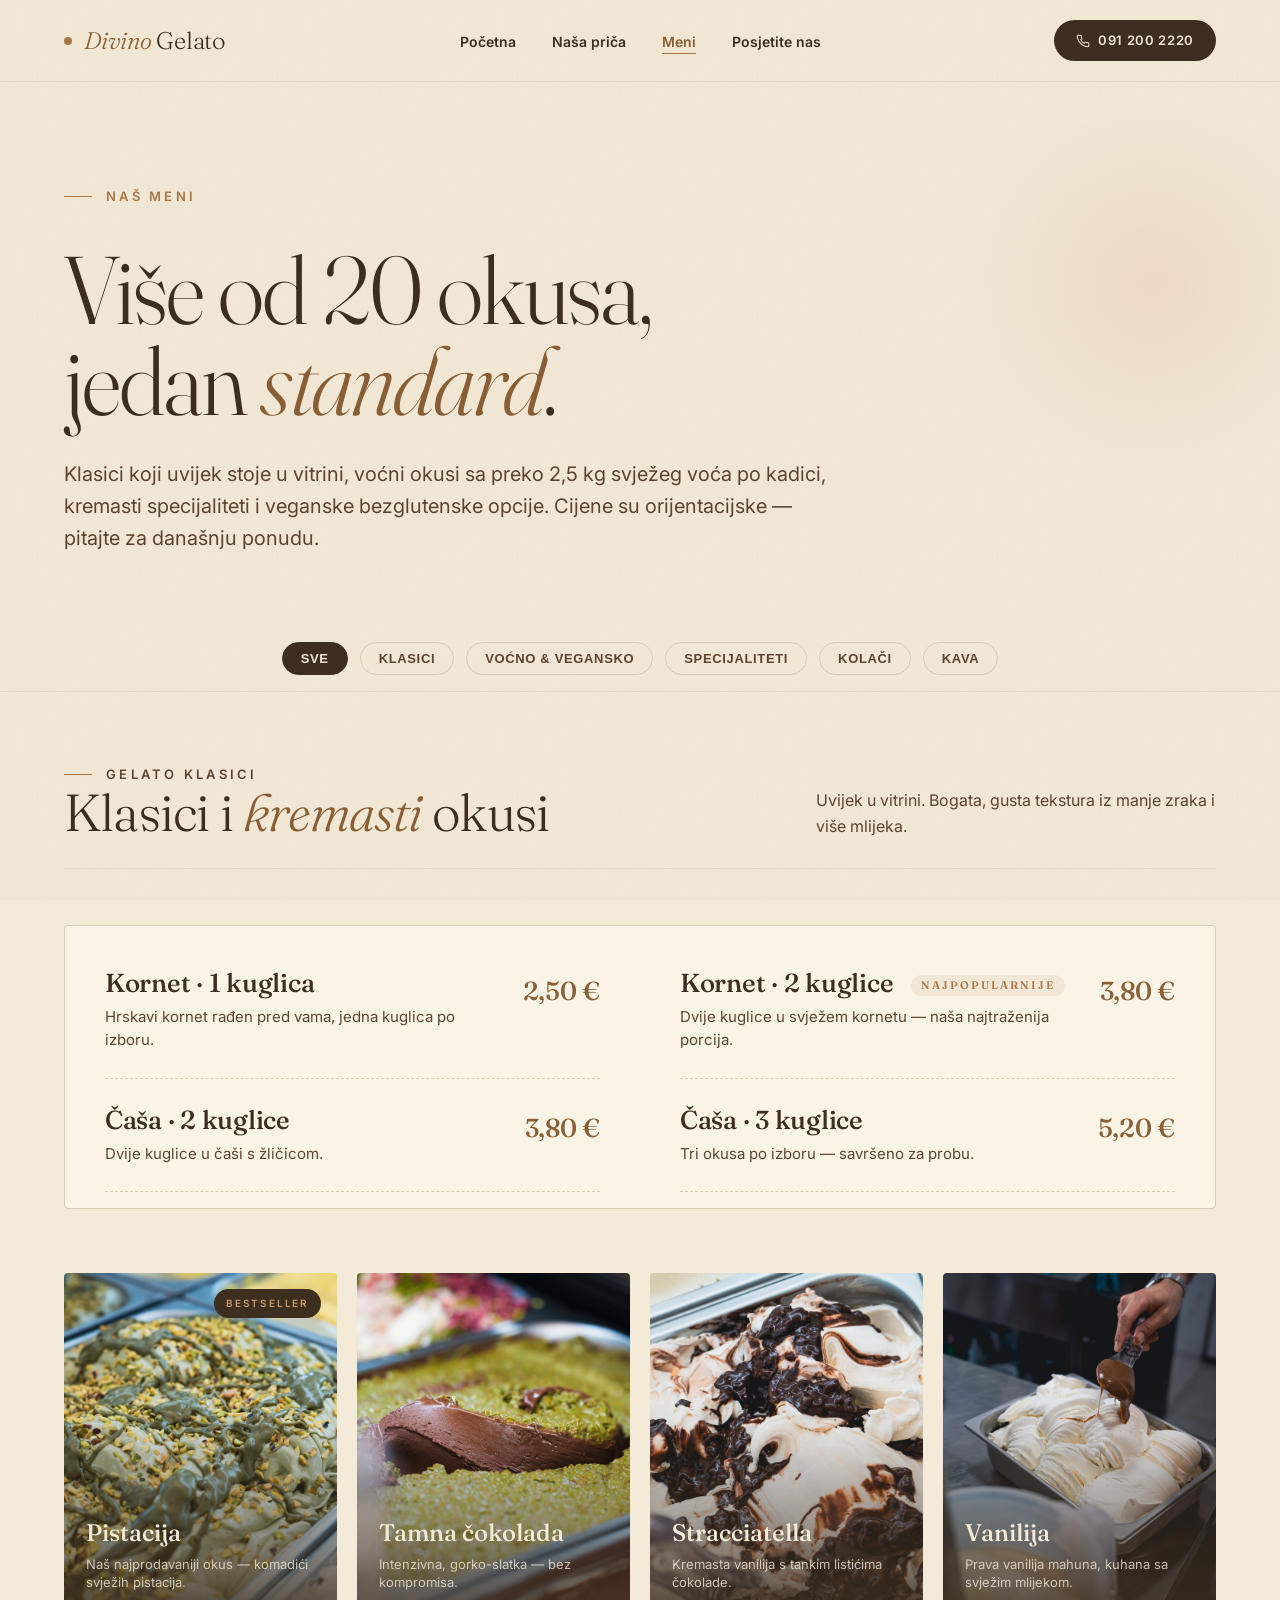
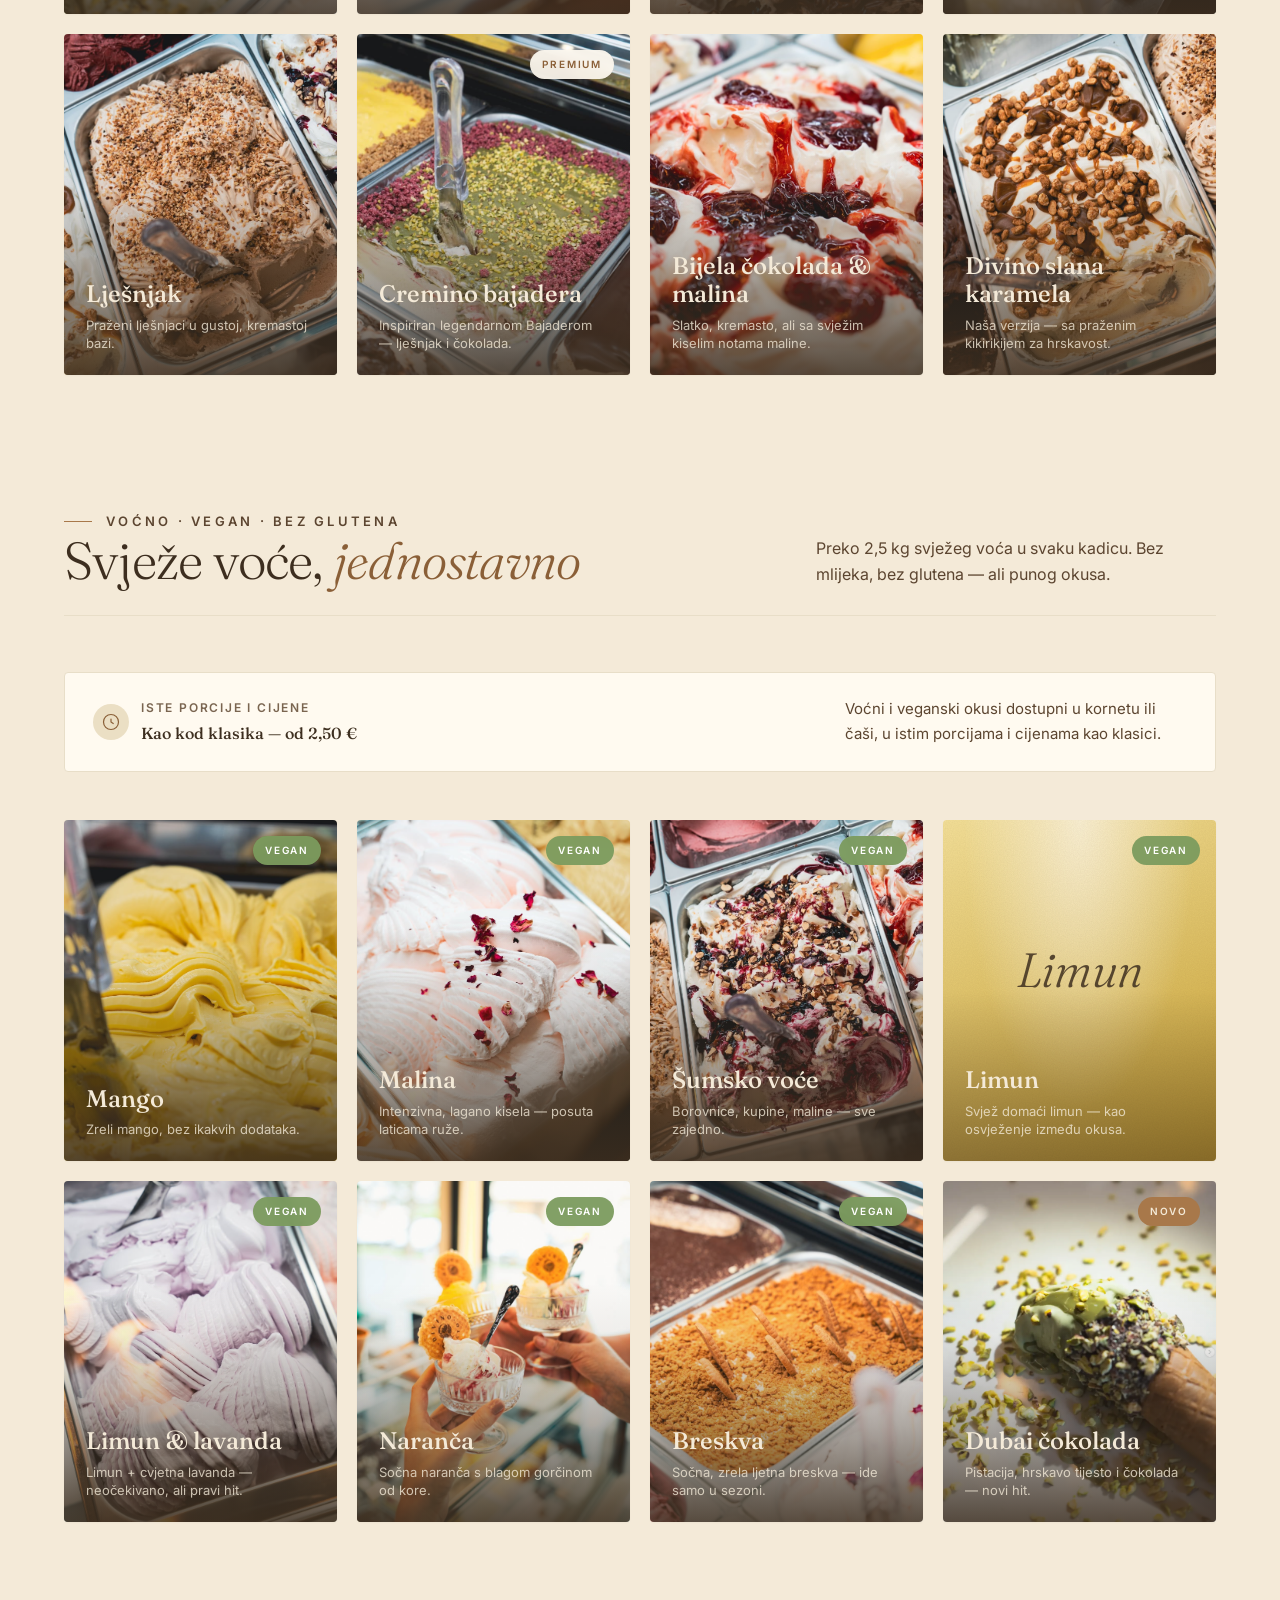
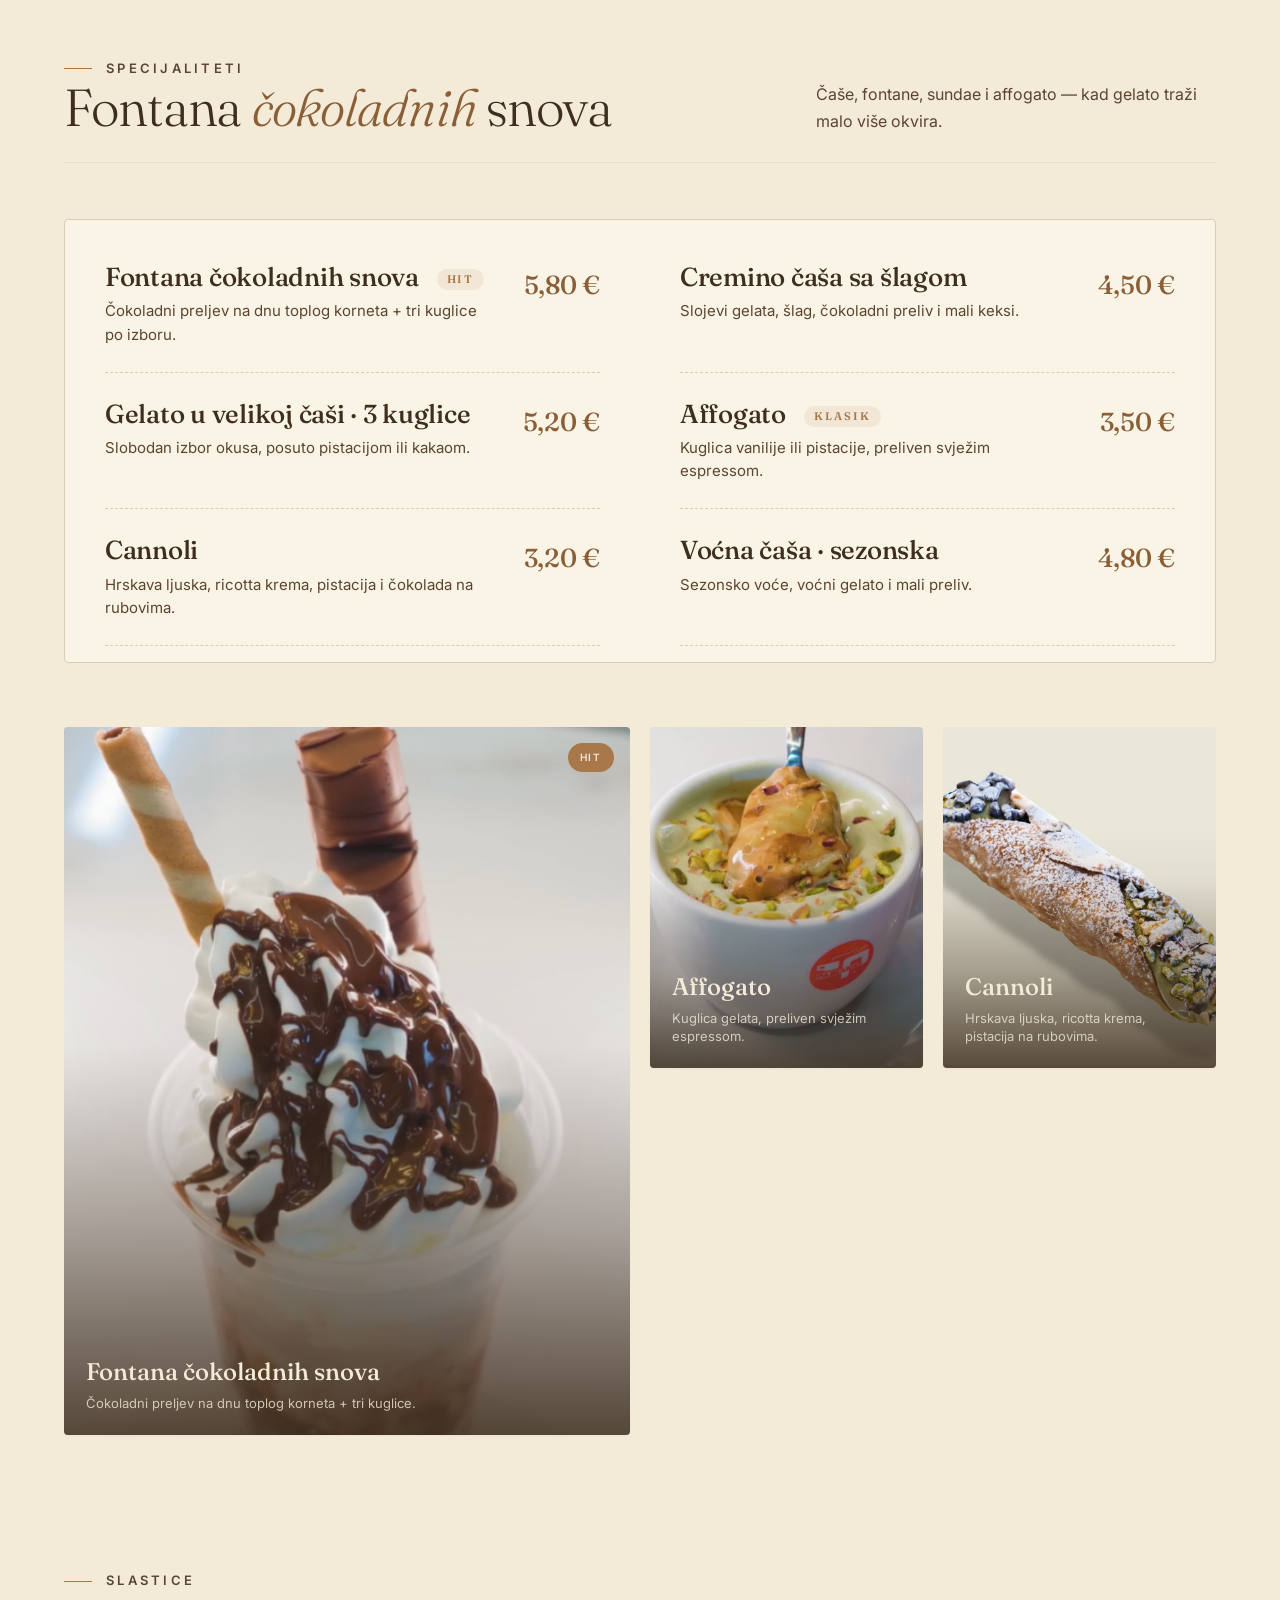
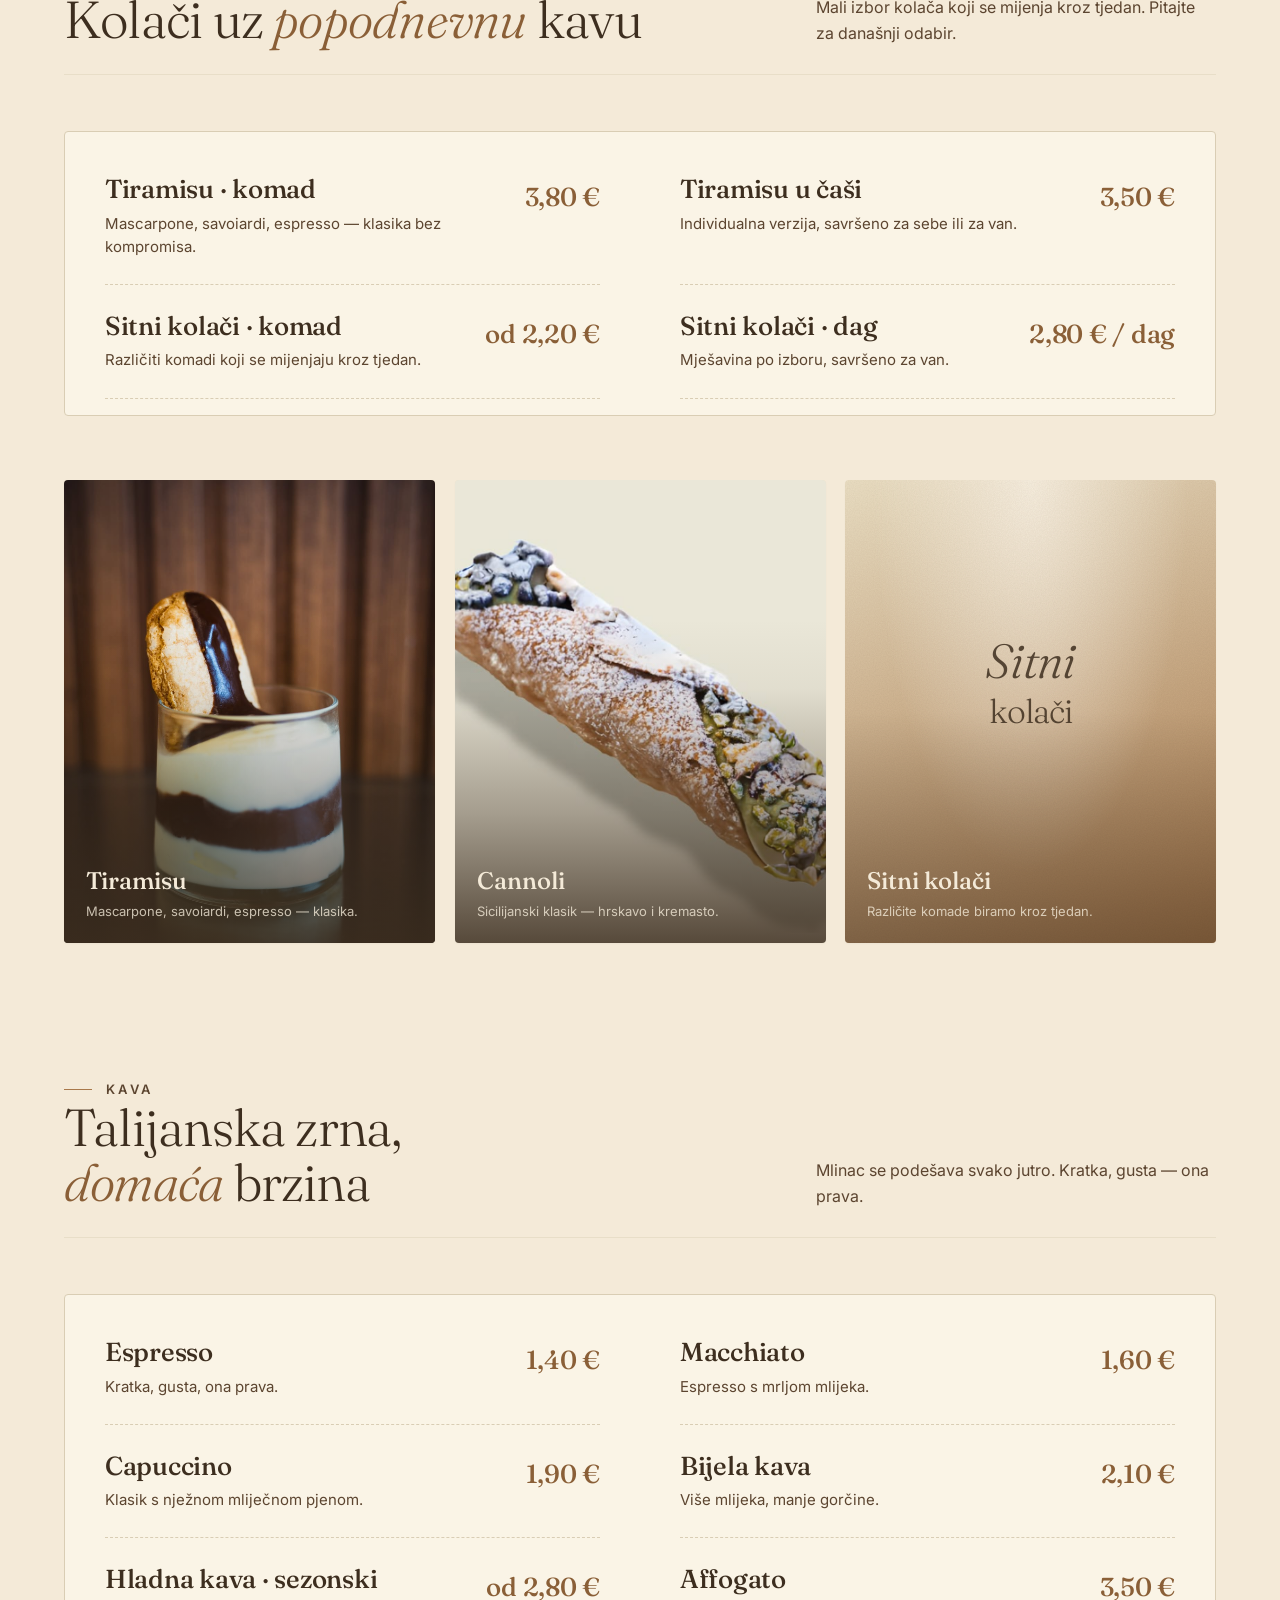
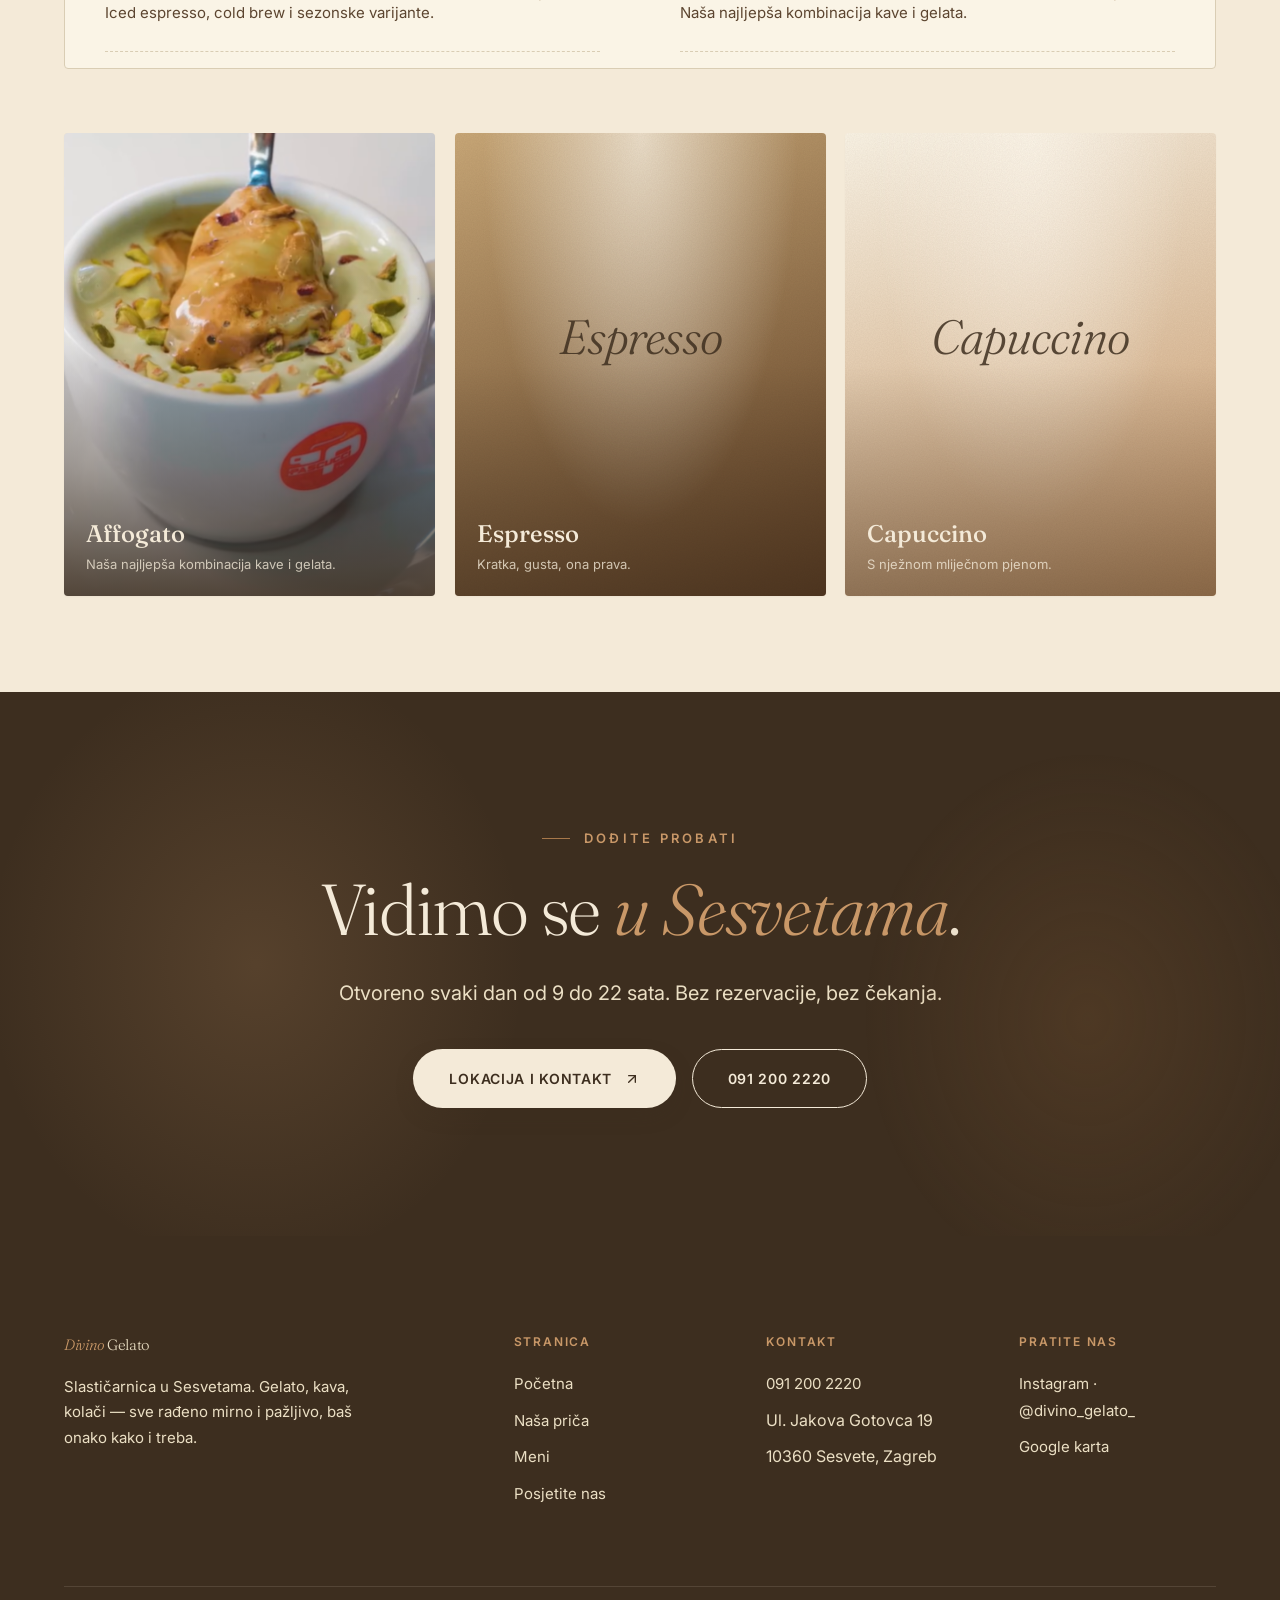
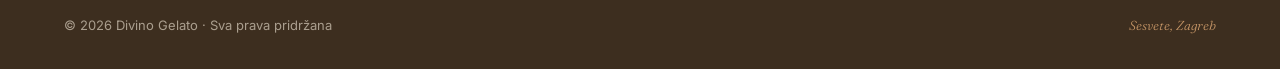
==== Gelato_divina/meni.html @ 77610bc4 "Prva promjena" ====
<!doctype html>
<html lang="hr">
<head>
<meta charset="UTF-8" />
<meta name="viewport" content="width=device-width, initial-scale=1" />
<title>Meni — Divino Gelato</title>
<meta name="description" content="Cijeli meni Divino Gelata — više od 20 okusa gelata, klasici, voćni, veganski, bezglutenski, kolači, kava i specijaliteti." />

<link rel="preconnect" href="https://fonts.googleapis.com" />
<link rel="preconnect" href="https://fonts.gstatic.com" crossorigin />
<link href="https://fonts.googleapis.com/css2?family=Fraunces:ital,opsz,wght@0,9..144,300;0,9..144,500;1,9..144,300;1,9..144,500&family=Inter:wght@400;600&display=swap" rel="stylesheet" />
<link rel="stylesheet" href="styles.css" />
</head>
<body>

<!-- ============================= NAV ============================= -->
<header class="nav">
  <div class="nav-inner">
    <a href="index.html" class="nav-logo" aria-label="Divino Gelato — naslovna">
      <span class="nav-logo-dot" aria-hidden="true"></span>
      <span><span class="italic">Divino</span> Gelato</span>
    </a>
    <nav>
      <ul class="nav-links">
        <li><a href="index.html">Početna</a></li>
        <li><a href="o-nama.html">Naša priča</a></li>
        <li><a href="meni.html" class="active">Meni</a></li>
        <li><a href="posjetite.html">Posjetite nas</a></li>
      </ul>
    </nav>
    <a class="nav-cta" href="tel:+385912002220">
      <svg width="14" height="14" viewBox="0 0 24 24" fill="none" stroke="currentColor" stroke-width="1.8" stroke-linecap="round" stroke-linejoin="round" aria-hidden="true"><path d="M22 16.92v3a2 2 0 0 1-2.18 2 19.79 19.79 0 0 1-8.63-3.07 19.5 19.5 0 0 1-6-6 19.79 19.79 0 0 1-3.07-8.67A2 2 0 0 1 4.11 2h3a2 2 0 0 1 2 1.72 12.84 12.84 0 0 0 .7 2.81 2 2 0 0 1-.45 2.11L8.09 9.91a16 16 0 0 0 6 6l1.27-1.27a2 2 0 0 1 2.11-.45 12.84 12.84 0 0 0 2.81.7A2 2 0 0 1 22 16.92Z"/></svg>
      091 200 2220
    </a>
  </div>
</header>

<!-- ============================= PAGE HEADER ============================= -->
<section class="page-header">
  <div class="container">
    <div class="page-header-inner">
      <p class="eyebrow reveal">Naš meni</p>
      <h1 class="display-lg reveal">
        Više od 20 okusa,<br />jedan <span class="italic">standard</span>.
      </h1>
      <p class="lead reveal">
        Klasici koji uvijek stoje u vitrini, voćni okusi sa preko 2,5 kg svježeg voća po
        kadici, kremasti specijaliteti i veganske bezglutenske opcije.
        Cijene su orijentacijske — pitajte za današnju ponudu.
      </p>
    </div>
  </div>
</section>

<!-- ============================= MENU NAV CHIPS ============================= -->
<nav class="menu-nav" aria-label="Kategorije menija">
  <div class="container menu-nav-inner">
    <button class="menu-chip active" data-target="all">Sve</button>
    <button class="menu-chip" data-target="gelato-klasici">Klasici</button>
    <button class="menu-chip" data-target="gelato-vocni">Voćno &amp; vegansko</button>
    <button class="menu-chip" data-target="specijaliteti">Specijaliteti</button>
    <button class="menu-chip" data-target="kolaci">Kolači</button>
    <button class="menu-chip" data-target="kava">Kava</button>
  </div>
</nav>

<!-- ============================= MENU GROUPS ============================= -->
<section class="section-sm" style="padding-top: 0;">
  <div class="container">

    <!-- ============== KLASICI ============== -->
    <article class="menu-group" id="gelato-klasici">
      <header class="menu-group-head">
        <div>
          <p class="eyebrow">Gelato klasici</p>
          <h2 class="h2">Klasici i <span class="italic">kremasti</span> okusi</h2>
        </div>
        <p>Uvijek u vitrini. Bogata, gusta tekstura iz manje zraka i više mlijeka.</p>
      </header>

      <!-- PRICES FIRST -->
      <div class="menu-list">
        <div class="menu-item">
          <div>
            <h4>Kornet · 1 kuglica</h4>
            <p class="menu-item-desc">Hrskavi kornet rađen pred vama, jedna kuglica po izboru.</p>
          </div>
          <span class="menu-item-price">2,50 €</span>
        </div>
        <div class="menu-item">
          <div>
            <h4>Kornet · 2 kuglice <span class="menu-item-tag">Najpopularnije</span></h4>
            <p class="menu-item-desc">Dvije kuglice u svježem kornetu — naša najtraženija porcija.</p>
          </div>
          <span class="menu-item-price">3,80 €</span>
        </div>
        <div class="menu-item">
          <div>
            <h4>Čaša · 2 kuglice</h4>
            <p class="menu-item-desc">Dvije kuglice u čaši s žličicom.</p>
          </div>
          <span class="menu-item-price">3,80 €</span>
        </div>
        <div class="menu-item">
          <div>
            <h4>Čaša · 3 kuglice</h4>
            <p class="menu-item-desc">Tri okusa po izboru — savršeno za probu.</p>
          </div>
          <span class="menu-item-price">5,20 €</span>
        </div>
      </div>

      <!-- PHOTOS BELOW -->
      <div class="flavors-photo-grid" style="margin-top: 64px;">
        <article class="flavor-card reveal">
          <span class="flavor-card-tag tag-best">Bestseller</span>
          <div class="flavor-card-img"><img src="brand_assets/flavor-pistachio.png" alt="Pistacija gelato u vitrini sa zdrobljenom pistacijom." loading="lazy" /></div>
          <div class="flavor-card-body">
            <h4>Pistacija</h4>
            <p class="flavor-meta">Naš najprodavaniji okus — komadići svježih pistacija.</p>
          </div>
        </article>

        <article class="flavor-card reveal">
          <div class="flavor-card-img"><img src="brand_assets/flavor-pistachio-chocolate.png" alt="Tamna čokolada gelato uz pistaciju u vitrini." loading="lazy" /></div>
          <div class="flavor-card-body">
            <h4>Tamna čokolada</h4>
            <p class="flavor-meta">Intenzivna, gorko-slatka — bez kompromisa.</p>
          </div>
        </article>

        <article class="flavor-card reveal">
          <div class="flavor-card-img"><img src="brand_assets/flavor-stracciatella.png" alt="Stracciatella gelato — bijela baza s tamnim listićima čokolade." loading="lazy" /></div>
          <div class="flavor-card-body">
            <h4>Stracciatella</h4>
            <p class="flavor-meta">Kremasta vanilija s tankim listićima čokolade.</p>
          </div>
        </article>

        <article class="flavor-card reveal">
          <div class="flavor-card-img"><img src="brand_assets/flavor-vanilla.png" alt="Bourbon vanilija gelato — čista kremasta bjelina." loading="lazy" /></div>
          <div class="flavor-card-body">
            <h4>Vanilija</h4>
            <p class="flavor-meta">Prava vanilija mahuna, kuhana sa svježim mlijekom.</p>
          </div>
        </article>

        <article class="flavor-card reveal">
          <div class="flavor-card-img"><img src="brand_assets/flavor-hazelnut.png" alt="Lješnjak gelato sa lješnjacima posutim navrh." loading="lazy" /></div>
          <div class="flavor-card-body">
            <h4>Lješnjak</h4>
            <p class="flavor-meta">Praženi lješnjaci u gustoj, kremastoj bazi.</p>
          </div>
        </article>

        <article class="flavor-card reveal">
          <span class="flavor-card-tag">Premium</span>
          <div class="flavor-card-img"><img src="brand_assets/flavor-bajadera.png" alt="Cremino bajadera — tamna čokolada sa pistacijom i malinom." loading="lazy" /></div>
          <div class="flavor-card-body">
            <h4>Cremino bajadera</h4>
            <p class="flavor-meta">Inspiriran legendarnom Bajaderom — lješnjak i čokolada.</p>
          </div>
        </article>

        <article class="flavor-card reveal">
          <div class="flavor-card-img"><img src="brand_assets/flavor-vanilla-raspberry.png" alt="Bijela čokolada gelato sa prelivom maline." loading="lazy" /></div>
          <div class="flavor-card-body">
            <h4>Bijela čokolada &amp; malina</h4>
            <p class="flavor-meta">Slatko, kremasto, ali sa svježim kiselim notama maline.</p>
          </div>
        </article>

        <article class="flavor-card reveal">
          <div class="flavor-card-img"><img src="brand_assets/flavor-salted-caramel.png" alt="Divino slana karamela sa kikirikijem posutim navrh." loading="lazy" /></div>
          <div class="flavor-card-body">
            <h4>Divino slana karamela</h4>
            <p class="flavor-meta">Naša verzija — sa praženim kikirikijem za hrskavost.</p>
          </div>
        </article>
      </div>
    </article>

    <!-- ============== VOĆNO / VEGAN ============== -->
    <article class="menu-group" id="gelato-vocni">
      <header class="menu-group-head">
        <div>
          <p class="eyebrow">Voćno · Vegan · Bez glutena</p>
          <h2 class="h2">Svježe voće, <span class="italic">jednostavno</span></h2>
        </div>
        <p>Preko 2,5 kg svježeg voća u svaku kadicu. Bez mlijeka, bez glutena — ali punog okusa.</p>
      </header>

      <!-- PRICE NOTE -->
      <div style="background: var(--paper); border: 1px solid var(--line-soft); border-radius: 4px; padding: 24px 28px; display: flex; align-items: center; gap: 20px; flex-wrap: wrap;">
        <div style="display: flex; align-items: center; gap: 12px;">
          <span style="width: 36px; height: 36px; border-radius: 999px; background: var(--cream-deep); color: var(--gold-deep); display: inline-flex; align-items: center; justify-content: center;">
            <svg width="18" height="18" viewBox="0 0 24 24" fill="none" stroke="currentColor" stroke-width="1.6" stroke-linecap="round" stroke-linejoin="round"><circle cx="12" cy="12" r="10"/><path d="M12 8v4l3 2"/></svg>
          </span>
          <div>
            <span class="label" style="display: block; margin-bottom: 2px;">Iste porcije i cijene</span>
            <p style="margin: 0; font-family: var(--font-display); font-weight: 500; color: var(--espresso);">Kao kod klasika — od 2,50 €</p>
          </div>
        </div>
        <p style="margin: 0 0 0 auto; color: var(--cocoa); font-size: 0.9375rem; max-width: 38ch;">
          Voćni i veganski okusi dostupni u kornetu ili čaši, u istim porcijama i cijenama kao klasici.
        </p>
      </div>

      <!-- PHOTOS BELOW -->
      <div class="flavors-photo-grid" style="margin-top: 48px;">
        <article class="flavor-card reveal">
          <span class="flavor-card-tag tag-vegan">Vegan</span>
          <div class="flavor-card-img"><img src="brand_assets/flavor-mango.png" alt="Mango gelato — intenzivno žuta krema u vitrini." loading="lazy" /></div>
          <div class="flavor-card-body">
            <h4>Mango</h4>
            <p class="flavor-meta">Zreli mango, bez ikakvih dodataka.</p>
          </div>
        </article>

        <article class="flavor-card reveal">
          <span class="flavor-card-tag tag-vegan">Vegan</span>
          <div class="flavor-card-img"><img src="brand_assets/flavor-raspberry-rose.png" alt="Ružičasti gelato od maline s laticama ruže posutim navrh." loading="lazy" /></div>
          <div class="flavor-card-body">
            <h4>Malina</h4>
            <p class="flavor-meta">Intenzivna, lagano kisela — posuta laticama ruže.</p>
          </div>
        </article>

        <article class="flavor-card reveal">
          <span class="flavor-card-tag tag-vegan">Vegan</span>
          <div class="flavor-card-img"><img src="brand_assets/flavor-forest-fruit.png" alt="Šumsko voće gelato s tamnim bobicama." loading="lazy" /></div>
          <div class="flavor-card-body">
            <h4>Šumsko voće</h4>
            <p class="flavor-meta">Borovnice, kupine, maline — sve zajedno.</p>
          </div>
        </article>

        <article class="flavor-card flavor-card-text reveal" style="--accent-1: #F4E098; --accent-2: #C8A030;">
          <span class="flavor-card-tag tag-vegan">Vegan</span>
          <div class="flavor-text-mark"><span class="italic">Limun</span></div>
          <div class="flavor-card-body">
            <h4>Limun</h4>
            <p class="flavor-meta">Svjež domaći limun — kao osvježenje između okusa.</p>
          </div>
        </article>

        <article class="flavor-card reveal">
          <span class="flavor-card-tag tag-vegan">Vegan</span>
          <div class="flavor-card-img"><img src="brand_assets/flavor-lavender.png" alt="Lavanda gelato — nježno ljubičasta krema u vitrini." loading="lazy" /></div>
          <div class="flavor-card-body">
            <h4>Limun &amp; lavanda</h4>
            <p class="flavor-meta">Limun + cvjetna lavanda — neočekivano, ali pravi hit.</p>
          </div>
        </article>

        <article class="flavor-card reveal">
          <span class="flavor-card-tag tag-vegan">Vegan</span>
          <div class="flavor-card-img"><img src="brand_assets/lifestyle-orange-cups.png" alt="Tri čaše voćnog gelata sa kolutićima naranče navrh." loading="lazy" /></div>
          <div class="flavor-card-body">
            <h4>Naranča</h4>
            <p class="flavor-meta">Sočna naranča s blagom gorčinom od kore.</p>
          </div>
        </article>

        <article class="flavor-card reveal">
          <span class="flavor-card-tag tag-vegan">Vegan</span>
          <div class="flavor-card-img"><img src="brand_assets/flavor-peach.png" alt="Breskva gelato — sezonska topla narančasto-roze nota." loading="lazy" /></div>
          <div class="flavor-card-body">
            <h4>Breskva</h4>
            <p class="flavor-meta">Sočna, zrela ljetna breskva — ide samo u sezoni.</p>
          </div>
        </article>

        <article class="flavor-card reveal">
          <span class="flavor-card-tag tag-new">Novo</span>
          <div class="flavor-card-img"><img src="brand_assets/flavor-cone-pistachio.png" alt="Kornet s Dubai čokoladom — novi hit." loading="lazy" /></div>
          <div class="flavor-card-body">
            <h4>Dubai čokolada</h4>
            <p class="flavor-meta">Pistacija, hrskavo tijesto i čokolada — novi hit.</p>
          </div>
        </article>
      </div>
    </article>

    <!-- ============== SPECIJALITETI ============== -->
    <article class="menu-group" id="specijaliteti">
      <header class="menu-group-head">
        <div>
          <p class="eyebrow">Specijaliteti</p>
          <h2 class="h2">
            Fontana <span class="italic">čokoladnih</span> snova
          </h2>
        </div>
        <p>Čaše, fontane, sundae i affogato — kad gelato traži malo više okvira.</p>
      </header>

      <!-- PRICES FIRST -->
      <div class="menu-list">
        <div class="menu-item">
          <div>
            <h4>Fontana čokoladnih snova <span class="menu-item-tag">Hit</span></h4>
            <p class="menu-item-desc">Čokoladni preljev na dnu toplog korneta + tri kuglice po izboru.</p>
          </div>
          <span class="menu-item-price">5,80 €</span>
        </div>
        <div class="menu-item">
          <div>
            <h4>Cremino čaša sa šlagom</h4>
            <p class="menu-item-desc">Slojevi gelata, šlag, čokoladni preliv i mali keksi.</p>
          </div>
          <span class="menu-item-price">4,50 €</span>
        </div>
        <div class="menu-item">
          <div>
            <h4>Gelato u velikoj čaši · 3 kuglice</h4>
            <p class="menu-item-desc">Slobodan izbor okusa, posuto pistacijom ili kakaom.</p>
          </div>
          <span class="menu-item-price">5,20 €</span>
        </div>
        <div class="menu-item">
          <div>
            <h4>Affogato <span class="menu-item-tag">Klasik</span></h4>
            <p class="menu-item-desc">Kuglica vanilije ili pistacije, preliven svježim espressom.</p>
          </div>
          <span class="menu-item-price">3,50 €</span>
        </div>
        <div class="menu-item">
          <div>
            <h4>Cannoli</h4>
            <p class="menu-item-desc">Hrskava ljuska, ricotta krema, pistacija i čokolada na rubovima.</p>
          </div>
          <span class="menu-item-price">3,20 €</span>
        </div>
        <div class="menu-item">
          <div>
            <h4>Voćna čaša · sezonska</h4>
            <p class="menu-item-desc">Sezonsko voće, voćni gelato i mali preliv.</p>
          </div>
          <span class="menu-item-price">4,80 €</span>
        </div>
      </div>

      <!-- PHOTOS BELOW -->
      <div class="flavors-photo-grid" style="margin-top: 64px;">
        <article class="flavor-card reveal" style="grid-column: span 2;">
          <span class="flavor-card-tag tag-new">Hit</span>
          <div class="flavor-card-img"><img src="brand_assets/gelato-cup.png" alt="Čaša sa šlagom i čokoladnim prelivom." loading="lazy" /></div>
          <div class="flavor-card-body">
            <h4>Fontana čokoladnih snova</h4>
            <p class="flavor-meta">Čokoladni preljev na dnu toplog korneta + tri kuglice.</p>
          </div>
        </article>
        <article class="flavor-card reveal">
          <div class="flavor-card-img"><img src="brand_assets/affogato.png" alt="Affogato — espresso preko pistacije." loading="lazy" /></div>
          <div class="flavor-card-body">
            <h4>Affogato</h4>
            <p class="flavor-meta">Kuglica gelata, preliven svježim espressom.</p>
          </div>
        </article>
        <article class="flavor-card reveal">
          <div class="flavor-card-img"><img src="brand_assets/cannoli.png" alt="Cannoli posut pistacijom i čokoladom." loading="lazy" /></div>
          <div class="flavor-card-body">
            <h4>Cannoli</h4>
            <p class="flavor-meta">Hrskava ljuska, ricotta krema, pistacija na rubovima.</p>
          </div>
        </article>
      </div>
    </article>

    <!-- ============== KOLAČI ============== -->
    <article class="menu-group" id="kolaci">
      <header class="menu-group-head">
        <div>
          <p class="eyebrow">Slastice</p>
          <h2 class="h2">
            Kolači uz <span class="italic">popodnevnu</span> kavu
          </h2>
        </div>
        <p>Mali izbor kolača koji se mijenja kroz tjedan. Pitajte za današnji odabir.</p>
      </header>

      <!-- PRICES FIRST -->
      <div class="menu-list">
        <div class="menu-item">
          <div>
            <h4>Tiramisu · komad</h4>
            <p class="menu-item-desc">Mascarpone, savoiardi, espresso — klasika bez kompromisa.</p>
          </div>
          <span class="menu-item-price">3,80 €</span>
        </div>
        <div class="menu-item">
          <div>
            <h4>Tiramisu u čaši</h4>
            <p class="menu-item-desc">Individualna verzija, savršeno za sebe ili za van.</p>
          </div>
          <span class="menu-item-price">3,50 €</span>
        </div>
        <div class="menu-item">
          <div>
            <h4>Sitni kolači · komad</h4>
            <p class="menu-item-desc">Različiti komadi koji se mijenjaju kroz tjedan.</p>
          </div>
          <span class="menu-item-price">od 2,20 €</span>
        </div>
        <div class="menu-item">
          <div>
            <h4>Sitni kolači · dag</h4>
            <p class="menu-item-desc">Mješavina po izboru, savršeno za van.</p>
          </div>
          <span class="menu-item-price">2,80 € / dag</span>
        </div>
      </div>

      <!-- PHOTOS BELOW -->
      <div class="flavors-photo-grid" style="grid-template-columns: repeat(3, 1fr); margin-top: 64px;">
        <article class="flavor-card reveal">
          <div class="flavor-card-img"><img src="brand_assets/tiramisu.png" alt="Tiramisu u čaši — slojevi mascarponea i čokolade." loading="lazy" /></div>
          <div class="flavor-card-body">
            <h4>Tiramisu</h4>
            <p class="flavor-meta">Mascarpone, savoiardi, espresso — klasika.</p>
          </div>
        </article>
        <article class="flavor-card reveal">
          <div class="flavor-card-img"><img src="brand_assets/cannoli.png" alt="Cannoli sa pistacijom i čokoladom." loading="lazy" /></div>
          <div class="flavor-card-body">
            <h4>Cannoli</h4>
            <p class="flavor-meta">Sicilijanski klasik — hrskavo i kremasto.</p>
          </div>
        </article>
        <article class="flavor-card flavor-card-text reveal" style="--accent-1: #EBDFC4; --accent-2: #A8784A;">
          <div class="flavor-text-mark"><span class="italic">Sitni</span><br /><span style="font-size:0.7em; font-style: normal;">kolači</span></div>
          <div class="flavor-card-body">
            <h4>Sitni kolači</h4>
            <p class="flavor-meta">Različite komade biramo kroz tjedan.</p>
          </div>
        </article>
      </div>
    </article>

    <!-- ============== KAVA ============== -->
    <article class="menu-group" id="kava">
      <header class="menu-group-head">
        <div>
          <p class="eyebrow">Kava</p>
          <h2 class="h2">
            Talijanska zrna,<br /><span class="italic">domaća</span> brzina
          </h2>
        </div>
        <p>Mlinac se podešava svako jutro. Kratka, gusta — ona prava.</p>
      </header>

      <!-- PRICES FIRST -->
      <div class="menu-list">
        <div class="menu-item">
          <div>
            <h4>Espresso</h4>
            <p class="menu-item-desc">Kratka, gusta, ona prava.</p>
          </div>
          <span class="menu-item-price">1,40 €</span>
        </div>
        <div class="menu-item">
          <div>
            <h4>Macchiato</h4>
            <p class="menu-item-desc">Espresso s mrljom mlijeka.</p>
          </div>
          <span class="menu-item-price">1,60 €</span>
        </div>
        <div class="menu-item">
          <div>
            <h4>Capuccino</h4>
            <p class="menu-item-desc">Klasik s nježnom mliječnom pjenom.</p>
          </div>
          <span class="menu-item-price">1,90 €</span>
        </div>
        <div class="menu-item">
          <div>
            <h4>Bijela kava</h4>
            <p class="menu-item-desc">Više mlijeka, manje gorčine.</p>
          </div>
          <span class="menu-item-price">2,10 €</span>
        </div>
        <div class="menu-item">
          <div>
            <h4>Hladna kava · sezonski</h4>
            <p class="menu-item-desc">Iced espresso, cold brew i sezonske varijante.</p>
          </div>
          <span class="menu-item-price">od 2,80 €</span>
        </div>
        <div class="menu-item">
          <div>
            <h4>Affogato</h4>
            <p class="menu-item-desc">Naša najljepša kombinacija kave i gelata.</p>
          </div>
          <span class="menu-item-price">3,50 €</span>
        </div>
      </div>

      <!-- PHOTOS BELOW -->
      <div class="flavors-photo-grid" style="grid-template-columns: repeat(3, 1fr); margin-top: 64px;">
        <article class="flavor-card reveal">
          <div class="flavor-card-img"><img src="brand_assets/affogato.png" alt="Affogato — espresso preko pistacije." loading="lazy" /></div>
          <div class="flavor-card-body">
            <h4>Affogato</h4>
            <p class="flavor-meta">Naša najljepša kombinacija kave i gelata.</p>
          </div>
        </article>
        <article class="flavor-card flavor-card-text reveal" style="--accent-1: #C9A878; --accent-2: #5A3A1F;">
          <div class="flavor-text-mark"><span class="italic">Espresso</span></div>
          <div class="flavor-card-body">
            <h4>Espresso</h4>
            <p class="flavor-meta">Kratka, gusta, ona prava.</p>
          </div>
        </article>
        <article class="flavor-card flavor-card-text reveal" style="--accent-1: #FAF4E6; --accent-2: #C99868;">
          <div class="flavor-text-mark"><span class="italic">Capuccino</span></div>
          <div class="flavor-card-body">
            <h4>Capuccino</h4>
            <p class="flavor-meta">S nježnom mliječnom pjenom.</p>
          </div>
        </article>
      </div>
    </article>

  </div>
</section>

<!-- ============================= CTA ============================= -->
<section class="section stats">
  <div class="container">
    <div class="reveal" style="text-align: center; max-width: 720px; margin: 0 auto;">
      <p class="eyebrow" style="color: var(--gold-light); justify-content: center;">Dođite probati</p>
      <h2 class="h1" style="color: var(--cream);">
        Vidimo se <span class="italic" style="color: var(--gold-light);">u Sesvetama</span>.
      </h2>
      <p class="lead" style="color: var(--cream-deep); margin: 32px auto 40px; max-width: 50ch;">
        Otvoreno svaki dan od 9 do 22 sata. Bez rezervacije, bez čekanja.
      </p>
      <div style="display: flex; gap: 16px; justify-content: center; flex-wrap: wrap;">
        <a class="btn btn-primary" href="posjetite.html" style="background: var(--cream); color: var(--espresso);">
          Lokacija i kontakt
          <svg class="btn-icon" viewBox="0 0 24 24" fill="none" stroke="currentColor" stroke-width="2" stroke-linecap="round" stroke-linejoin="round" aria-hidden="true"><path d="M7 17 17 7"/><path d="M7 7h10v10"/></svg>
        </a>
        <a class="btn btn-secondary" href="tel:+385912002220" style="border-color: var(--cream); color: var(--cream);">091 200 2220</a>
      </div>
    </div>
  </div>
</section>

<!-- ============================= FOOTER ============================= -->
<footer class="footer">
  <div class="container">
    <div class="footer-grid">
      <div>
        <p class="footer-logo"><span class="italic">Divino</span> Gelato</p>
        <p style="max-width: 36ch;">
          Slastičarnica u Sesvetama. Gelato, kava, kolači — sve rađeno mirno i pažljivo,
          baš onako kako i treba.
        </p>
      </div>
      <div class="footer-col">
        <span class="label">Stranica</span>
        <ul>
          <li><a href="index.html">Početna</a></li>
          <li><a href="o-nama.html">Naša priča</a></li>
          <li><a href="meni.html">Meni</a></li>
          <li><a href="posjetite.html">Posjetite nas</a></li>
        </ul>
      </div>
      <div class="footer-col">
        <span class="label">Kontakt</span>
        <ul>
          <li><a href="tel:+385912002220">091 200 2220</a></li>
          <li>Ul. Jakova Gotovca 19</li>
          <li>10360 Sesvete, Zagreb</li>
        </ul>
      </div>
      <div class="footer-col">
        <span class="label">Pratite nas</span>
        <ul>
          <li><a href="https://www.instagram.com/divino_gelato_/" target="_blank" rel="noopener">Instagram · @divino_gelato_</a></li>
          <li><a href="https://www.google.com/maps/search/?api=1&query=Gelato+Divino+Sesvete+Jakova+Gotovca+19" target="_blank" rel="noopener">Google karta</a></li>
        </ul>
      </div>
    </div>
    <div class="footer-bottom">
      <span>© <span id="year">2025</span> Divino Gelato · Sva prava pridržana</span>
      <span class="footer-mark">Sesvete, Zagreb</span>
    </div>
  </div>
</footer>

<script src="app.js"></script>
</body>
</html>
---- Gelato_divina/styles.css ----
/* =====================================================================
   DIVINO GELATO — Shared design system styles
   ===================================================================== */

:root {
  --cream:        #F4EAD8;
  --cream-soft:   #FAF4E6;
  --cream-deep:   #EBDFC4;
  --paper:        #FFFAF0;

  --gold:         #A8784A;
  --gold-light:   #C99868;
  --gold-deep:    #8A5F37;

  --espresso:     #3D2E1F;
  --cocoa:        #5C4530;
  --mocha:        #7A6550;
  --dust:         #B5A78F;

  --line:         #D9CDB4;
  --line-soft:    #E8DEC8;

  --font-display: 'Fraunces', Georgia, serif;
  --font-sans:    'Inter', system-ui, sans-serif;

  --shadow-sm: 0 1px 2px rgba(61, 46, 31, 0.04);
  --shadow-md: 0 4px 16px rgba(61, 46, 31, 0.06);
  --shadow-lg: 0 12px 32px rgba(61, 46, 31, 0.08);
  --shadow-xl: 0 24px 64px rgba(61, 46, 31, 0.12);

  --ease-out: cubic-bezier(0.16, 1, 0.3, 1);
  --duration-fast: 200ms;
  --duration-base: 400ms;
  --duration-slow: 700ms;
}

*, *::before, *::after { box-sizing: border-box; }
html { scroll-behavior: smooth; }

body {
  margin: 0;
  background: var(--cream);
  color: var(--espresso);
  font-family: var(--font-sans);
  font-size: 1rem;
  line-height: 1.65;
  -webkit-font-smoothing: antialiased;
  text-rendering: optimizeLegibility;
  overflow-x: hidden;
}

img { display: block; max-width: 100%; height: auto; }
a { color: inherit; text-decoration: none; }

::selection { background: var(--gold); color: var(--cream); }

/* ---------- subtle film-grain ---------- */
body::before {
  content: "";
  position: fixed; inset: 0;
  pointer-events: none;
  z-index: 100;
  opacity: 0.06;
  mix-blend-mode: multiply;
  background-image: url("data:image/svg+xml;utf8,<svg xmlns='http://www.w3.org/2000/svg' width='240' height='240'><filter id='n'><feTurbulence type='fractalNoise' baseFrequency='0.9' numOctaves='2' stitchTiles='stitch'/><feColorMatrix values='0 0 0 0 0.24 0 0 0 0 0.18 0 0 0 0 0.12 0 0 0 0.9 0'/></filter><rect width='100%25' height='100%25' filter='url(%23n)'/></svg>");
}

/* ---------- layout primitives ---------- */
.container {
  max-width: 1440px;
  margin: 0 auto;
  padding-left: 64px;
  padding-right: 64px;
}
@media (max-width: 768px) {
  .container { padding-left: 24px; padding-right: 24px; }
}

.section { padding-top: 128px; padding-bottom: 128px; }
.section-sm { padding-top: 96px; padding-bottom: 96px; }
@media (max-width: 768px) {
  .section, .section-sm { padding-top: 64px; padding-bottom: 64px; }
}

/* ---------- typography ---------- */
.display-xl { font-family: var(--font-display); font-weight: 300; font-size: 8rem; line-height: 0.92; letter-spacing: -0.03em; margin: 0; }
.display-lg { font-family: var(--font-display); font-weight: 300; font-size: 6rem; line-height: 0.95; letter-spacing: -0.02em; margin: 0; }
.h1 { font-family: var(--font-display); font-weight: 300; font-size: 4.5rem; line-height: 1.0; letter-spacing: -0.02em; margin: 0; }
.h2 { font-family: var(--font-display); font-weight: 300; font-size: 3.25rem; line-height: 1.05; letter-spacing: -0.015em; margin: 0; }
.h3 { font-family: var(--font-display); font-weight: 500; font-size: 2.25rem; line-height: 1.15; letter-spacing: -0.01em; margin: 0; }
.h4 { font-family: var(--font-display); font-weight: 500; font-size: 1.5rem; line-height: 1.25; margin: 0; }

.lead { font-size: 1.25rem; line-height: 1.6; color: var(--cocoa); margin: 0; max-width: 60ch; }
.body-lg { font-size: 1.125rem; line-height: 1.65; }
.body    { font-size: 1rem;     line-height: 1.65; max-width: 65ch; }
.body-sm { font-size: 0.875rem; line-height: 1.55; color: var(--cocoa); }

.eyebrow {
  font-size: 0.8125rem; font-weight: 600;
  letter-spacing: 0.25em; text-transform: uppercase;
  color: var(--gold); margin: 0 0 24px 0;
  display: inline-flex; align-items: center; gap: 14px;
}
.eyebrow::before { content: ""; width: 28px; height: 1px; background: var(--gold); display: inline-block; }

.label {
  font-size: 0.75rem; font-weight: 600;
  letter-spacing: 0.15em; text-transform: uppercase;
  color: var(--mocha);
}
.italic { font-style: italic; font-weight: 300; }

@media (max-width: 768px) {
  .display-xl { font-size: 4rem; }
  .display-lg { font-size: 3.25rem; }
  .h1 { font-size: 2.75rem; }
  .h2 { font-size: 2.25rem; }
  .h3 { font-size: 1.75rem; }
  .h4 { font-size: 1.25rem; }
  .lead { font-size: 1.125rem; }
}

/* ---------- buttons ---------- */
.btn {
  display: inline-flex; align-items: center; gap: 12px;
  border-radius: 999px;
  font-family: var(--font-sans);
  font-weight: 600; font-size: 14px;
  letter-spacing: 0.05em; text-transform: uppercase;
  cursor: pointer;
  transition: background-color 200ms var(--ease-out),
              color 200ms var(--ease-out),
              transform 200ms var(--ease-out),
              box-shadow 300ms var(--ease-out);
  border: none; min-height: 52px;
  text-decoration: none; white-space: nowrap;
}
.btn:focus-visible { outline: 2px solid var(--gold); outline-offset: 3px; }
.btn-primary {
  background: var(--espresso); color: var(--cream);
  padding: 18px 36px;
  box-shadow: 0 8px 24px -8px rgba(61,46,31,0.35);
}
.btn-primary:hover {
  background: var(--cocoa); transform: translateY(-2px);
  box-shadow: 0 14px 32px -10px rgba(61,46,31,0.45);
}
.btn-primary:active { transform: translateY(0); }
.btn-secondary {
  background: transparent; color: var(--espresso);
  padding: 16.5px 34.5px; border: 1.5px solid var(--espresso);
}
.btn-secondary:hover { background: var(--espresso); color: var(--cream); }
.btn-icon { width: 16px; height: 16px; transition: transform 200ms var(--ease-out); }
.btn:hover .btn-icon { transform: translate(2px, -2px); }

.tlink {
  color: var(--gold); font-weight: 600;
  border-bottom: 1px solid currentColor;
  padding-bottom: 2px;
  transition: color 200ms var(--ease-out);
}
.tlink:hover { color: var(--gold-deep); }

/* =====================================================================
   NAVIGATION
   ===================================================================== */
.nav {
  position: sticky; top: 0; z-index: 50;
  background: rgba(244, 234, 216, 0.85);
  backdrop-filter: blur(14px) saturate(120%);
  -webkit-backdrop-filter: blur(14px) saturate(120%);
  border-bottom: 1px solid var(--line-soft);
}
.nav-inner {
  max-width: 1440px; margin: 0 auto;
  padding: 20px 64px;
  display: flex; align-items: center; justify-content: space-between; gap: 32px;
}
@media (max-width: 768px) { .nav-inner { padding: 16px 24px; } }

.nav-logo {
  font-family: var(--font-display); font-weight: 300;
  font-size: 1.5rem; color: var(--espresso);
  letter-spacing: -0.01em;
  display: flex; align-items: center; gap: 12px;
}
.nav-logo .italic { color: var(--gold-deep); }
.nav-logo-dot {
  width: 8px; height: 8px;
  background: var(--gold); border-radius: 999px;
  display: inline-block;
}

.nav-links { display: flex; align-items: center; gap: 36px; list-style: none; margin: 0; padding: 0; }
.nav-links a {
  font-size: 14px; font-weight: 600; color: var(--espresso);
  position: relative; padding-bottom: 4px;
  transition: color 200ms var(--ease-out);
}
.nav-links a::after {
  content: "";
  position: absolute; left: 0; bottom: 0;
  width: 100%; height: 1px;
  background: var(--gold);
  transform: scaleX(0);
  transform-origin: left center;
  transition: transform 300ms var(--ease-out);
}
.nav-links a:hover { color: var(--gold-deep); }
.nav-links a:hover::after { transform: scaleX(1); }
.nav-links a.active { color: var(--gold-deep); }
.nav-links a.active::after { transform: scaleX(1); }

.nav-cta {
  display: inline-flex; align-items: center; gap: 8px;
  padding: 10px 22px; border-radius: 999px;
  background: var(--espresso); color: var(--cream);
  font-size: 13px; font-weight: 600;
  letter-spacing: 0.05em; text-transform: uppercase;
  transition: background-color 200ms var(--ease-out);
}
.nav-cta:hover { background: var(--cocoa); }

@media (max-width: 900px) { .nav-links { display: none; } }

/* =====================================================================
   HERO (home)
   ===================================================================== */
.hero { padding-top: 80px; padding-bottom: 128px; position: relative; overflow: hidden; }
@media (max-width: 768px) { .hero { padding-top: 48px; padding-bottom: 64px; } }

.hero-grid {
  display: grid;
  grid-template-columns: 7fr 5fr;
  gap: 80px;
  align-items: center;
  min-height: 78vh;
}
@media (max-width: 1024px) {
  .hero-grid { grid-template-columns: 1fr; gap: 48px; min-height: auto; }
}

.hero-title { margin-top: 12px; }
.hero-title .italic { color: var(--gold-deep); display: inline-block; }
.hero-lead { margin-top: 36px; color: var(--cocoa); }
.hero-ctas { margin-top: 48px; display: flex; flex-wrap: wrap; gap: 16px; }

.hero-meta {
  margin-top: 40px;
  margin-bottom: 24px;
  padding-top: 28px;
  border-top: 1px solid var(--line-soft);
  display: flex; gap: 56px; flex-wrap: wrap;
}
.hero-meta-item .label { display: block; margin-bottom: 8px; font-size: 0.8125rem; }
.hero-meta-item p {
  margin: 0;
  font-family: var(--font-display); font-weight: 500;
  font-size: 1.1875rem; color: var(--espresso);
}

.hero-visual { position: relative; aspect-ratio: 4 / 5; width: 100%; }
.hero-image-wrap {
  position: absolute; inset: 0;
  border-radius: 4px; overflow: hidden;
  box-shadow: 0 30px 60px -20px rgba(61,46,31,0.25),
              0 18px 36px -18px rgba(168,120,74,0.35);
}
.hero-image-wrap img {
  width: 100%; height: 100%; object-fit: cover;
  transition: transform 1000ms var(--ease-out);
}
.hero-image-wrap:hover img { transform: scale(1.04); }

.hero-tag {
  position: absolute; left: -28px; bottom: 56px;
  background: var(--paper); border: 1px solid var(--line-soft);
  box-shadow: var(--shadow-lg);
  padding: 22px 26px; border-radius: 4px;
  display: flex; align-items: center; gap: 16px;
  min-width: 240px;
}
@media (max-width: 768px) {
  .hero-tag { left: 16px; bottom: 16px; min-width: 0; padding: 14px 18px; gap: 12px; }
}
.hero-tag-rating {
  font-family: var(--font-display); font-weight: 500;
  font-size: 2rem; color: var(--espresso); line-height: 1;
}
.hero-tag-meta .label { display: block; margin-bottom: 4px; }
.hero-tag-meta p {
  margin: 0;
  font-family: var(--font-display); font-weight: 500;
  font-size: 0.95rem; color: var(--cocoa);
}
.hero-tag-stars { color: var(--gold); letter-spacing: 0.05em; font-size: 0.7rem; margin-top: 2px; }

.hero-circle {
  position: absolute; top: -32px; right: -32px;
  width: 156px; height: 156px;
  border-radius: 999px;
  background: var(--espresso); color: var(--cream);
  display: flex; align-items: center; justify-content: center;
  text-align: center;
  transform: rotate(-12deg);
  animation: float 6s ease-in-out infinite;
}
@keyframes float {
  0%, 100% { transform: translateY(0) rotate(-12deg); }
  50%      { transform: translateY(-10px) rotate(-9deg); }
}
.hero-circle p {
  margin: 0;
  font-family: var(--font-display); font-style: italic; font-weight: 300;
  font-size: 1.125rem; line-height: 1.2;
  padding: 0 20px;
}
@media (max-width: 768px) {
  .hero-circle { width: 108px; height: 108px; top: -20px; right: -8px; }
  .hero-circle p { font-size: 0.85rem; padding: 0 14px; }
}

.hero::before {
  content: ""; position: absolute;
  top: 10%; right: -20%;
  width: 60vw; height: 60vw;
  background: radial-gradient(closest-side, rgba(201,152,104,0.18), transparent 70%);
  pointer-events: none; z-index: 0;
}

/* =====================================================================
   PAGE HEADER (interior pages)
   ===================================================================== */
.page-header { padding-top: 96px; padding-bottom: 72px; position: relative; overflow: hidden; }
@media (max-width: 768px) { .page-header { padding-top: 56px; padding-bottom: 48px; } }
.page-header::before {
  content: ""; position: absolute;
  top: -10%; right: -10%;
  width: 40vw; height: 40vw;
  background: radial-gradient(closest-side, rgba(201,152,104,0.16), transparent 70%);
  pointer-events: none;
}
.page-header-inner { position: relative; max-width: 980px; }
.page-header h1 { margin-top: 12px; }
.page-header h1 .italic { color: var(--gold-deep); }
.page-header .lead { margin-top: 32px; }

/* =====================================================================
   MARQUEE — flavors
   ===================================================================== */
.marquee-section {
  padding: 32px 0;
  background: var(--cream-deep);
  border-top: 1px solid var(--line);
  border-bottom: 1px solid var(--line);
  overflow: hidden;
}
.marquee {
  display: flex; overflow: hidden;
  mask-image: linear-gradient(90deg, transparent, #000 8%, #000 92%, transparent);
  -webkit-mask-image: linear-gradient(90deg, transparent, #000 8%, #000 92%, transparent);
}
.marquee-track {
  display: flex; gap: 56px; flex-shrink: 0;
  animation: marquee 38s linear infinite;
  padding-right: 56px;
}
@keyframes marquee {
  from { transform: translateX(0); }
  to   { transform: translateX(-50%); }
}
.marquee-item {
  display: inline-flex; align-items: center; gap: 24px;
  font-family: var(--font-display); font-weight: 300; font-style: italic;
  font-size: 2.25rem; color: var(--espresso);
  white-space: nowrap;
}
.marquee-item::after {
  content: ""; width: 8px; height: 8px;
  border-radius: 999px; background: var(--gold);
}

/* =====================================================================
   SECTION HEAD (eyebrow + h2 + lead split)
   ===================================================================== */
.section-head {
  display: grid; grid-template-columns: 1fr 1fr;
  gap: 64px; align-items: end;
  margin-bottom: 80px;
}
@media (max-width: 768px) {
  .section-head { grid-template-columns: 1fr; gap: 24px; margin-bottom: 48px; }
}
.section-head .lead { margin-top: 0; }

/* =====================================================================
   PONUDA — bento grid (home page)
   ===================================================================== */
.ponuda-grid { display: grid; grid-template-columns: repeat(12, 1fr); gap: 24px; }
@media (max-width: 1024px) { .ponuda-grid { grid-template-columns: repeat(6, 1fr); } }
@media (max-width: 640px) { .ponuda-grid { grid-template-columns: 1fr; } }

.card {
  position: relative;
  background: var(--paper);
  border: 1px solid var(--line-soft);
  border-radius: 4px; overflow: hidden;
  display: flex; flex-direction: column;
  transition: transform 400ms var(--ease-out), box-shadow 400ms var(--ease-out);
}
.card:hover { transform: translateY(-6px); box-shadow: var(--shadow-xl); }
.card-img { aspect-ratio: 4 / 5; background: var(--cream-deep); overflow: hidden; position: relative; }
.card-img img {
  width: 100%; height: 100%; object-fit: cover;
  transition: transform 700ms var(--ease-out);
}
.card:hover .card-img img { transform: scale(1.05); }
.card-img::after {
  content: ""; position: absolute; inset: 0;
  background: linear-gradient(to top, rgba(61,46,31,0.18), transparent 55%);
}
.card-body { padding: 32px; display: flex; flex-direction: column; gap: 12px; }
.card-tag {
  font-size: 0.8125rem; font-weight: 600;
  letter-spacing: 0.25em; text-transform: uppercase;
  color: var(--gold); margin-bottom: 8px;
}
.card h4 { color: var(--espresso); }
.card-meta {
  display: flex; align-items: baseline; justify-content: space-between;
  gap: 16px; margin-top: 4px;
}
.card-price {
  font-family: var(--font-sans); font-weight: 600;
  font-size: 1.125rem; color: var(--espresso); white-space: nowrap;
}
.card-desc {
  font-size: 0.9375rem; color: var(--cocoa); line-height: 1.6;
  display: -webkit-box;
  -webkit-line-clamp: 3;
  -webkit-box-orient: vertical;
  overflow: hidden;
}

.card-feature { grid-column: span 6; }
.card-feature .card-img { aspect-ratio: 16 / 11; }
.card-half    { grid-column: span 6; }
.card-half .card-img { aspect-ratio: 16 / 11; }
.card-third   { grid-column: span 4; }

@media (max-width: 1024px) {
  .card-feature, .card-half { grid-column: span 6; }
  .card-third               { grid-column: span 3; }
}
@media (max-width: 640px) {
  .card-feature, .card-half, .card-third { grid-column: span 1; }
}

/* =====================================================================
   STORY split (home + about)
   ===================================================================== */
.prica-section {
  background: var(--cream-soft);
  border-top: 1px solid var(--line-soft);
  border-bottom: 1px solid var(--line-soft);
}
.prica-grid {
  display: grid;
  grid-template-columns: 5fr 7fr;
  gap: 96px; align-items: center;
}
@media (max-width: 1024px) { .prica-grid { grid-template-columns: 1fr; gap: 56px; } }
.prica-image {
  aspect-ratio: 4 / 5; border-radius: 4px; overflow: hidden;
  position: relative;
  box-shadow: 0 30px 60px -24px rgba(61,46,31,0.25);
}
.prica-image img {
  width: 100%; height: 100%; object-fit: cover;
  transition: transform 1200ms var(--ease-out);
}
.prica-image:hover img { transform: scale(1.03); }

.prica-quote {
  font-family: var(--font-display); font-style: italic; font-weight: 300;
  font-size: 1.75rem; line-height: 1.4; color: var(--cocoa);
  border-left: 1px solid var(--gold);
  padding-left: 28px; margin: 40px 0 0 0;
  max-width: 32ch;
}
.prica-body p {
  margin: 24px 0 0 0; max-width: 58ch;
  color: var(--cocoa); font-size: 1.0625rem; line-height: 1.75;
}

/* =====================================================================
   OKUSI — visual flavor gallery
   ===================================================================== */
.okusi-section { background: var(--cream); }
.okusi-grid {
  display: grid;
  grid-template-columns: repeat(12, 1fr);
  gap: 20px;
}
@media (max-width: 1024px) { .okusi-grid { grid-template-columns: repeat(6, 1fr); gap: 16px; } }
@media (max-width: 640px)  { .okusi-grid { grid-template-columns: repeat(2, 1fr); gap: 12px; } }

.okusi-tile {
  position: relative; border-radius: 4px; overflow: hidden;
  background: var(--cream-deep); aspect-ratio: 4 / 5;
  box-shadow: var(--shadow-sm);
  transition: transform 400ms var(--ease-out), box-shadow 400ms var(--ease-out);
}
.okusi-tile:hover { transform: translateY(-4px); box-shadow: var(--shadow-lg); }
.okusi-tile img {
  width: 100%; height: 100%; object-fit: cover;
  transition: transform 900ms var(--ease-out);
}
.okusi-tile:hover img { transform: scale(1.06); }
.okusi-tile::after {
  content: ""; position: absolute; inset: 0;
  background: linear-gradient(to top, rgba(61,46,31,0.62) 0%, rgba(61,46,31,0.12) 38%, transparent 60%);
  pointer-events: none;
}
.okusi-caption {
  position: absolute; left: 22px; right: 22px; bottom: 22px;
  z-index: 1; color: var(--cream);
}
.okusi-caption .label { color: var(--gold-light); display: block; margin-bottom: 6px; }
.okusi-caption h4 {
  color: var(--cream); font-size: 1.5rem;
  line-height: 1.15; margin: 0;
}
@media (max-width: 640px) {
  .okusi-caption { left: 14px; right: 14px; bottom: 14px; }
  .okusi-caption h4 { font-size: 1.125rem; }
}

.tile-feature { grid-column: span 6; grid-row: span 2; aspect-ratio: auto; }
.tile-half    { grid-column: span 6; }
.tile-third   { grid-column: span 4; }
.tile-wide    { grid-column: span 6; }
@media (max-width: 1024px) {
  .tile-feature { grid-column: span 6; grid-row: span 2; }
  .tile-half    { grid-column: span 3; }
  .tile-third   { grid-column: span 3; }
  .tile-wide    { grid-column: span 6; }
}
@media (max-width: 640px) {
  .tile-feature, .tile-half, .tile-third, .tile-wide {
    grid-column: span 2; grid-row: auto; aspect-ratio: 4 / 5;
  }
}

/* =====================================================================
   STATS (dark espresso section)
   ===================================================================== */
.stats {
  background: var(--espresso);
  color: var(--cream);
  position: relative; overflow: hidden;
}
.stats::before {
  content: ""; position: absolute;
  top: -30%; left: -10%;
  width: 60%; height: 160%;
  background: radial-gradient(closest-side, rgba(201,152,104,0.18), transparent 70%);
  pointer-events: none;
}
.stats::after {
  content: ""; position: absolute;
  bottom: -30%; right: -10%;
  width: 50%; height: 140%;
  background: radial-gradient(closest-side, rgba(138,95,55,0.22), transparent 70%);
  pointer-events: none;
}
.stats-grid {
  display: grid;
  grid-template-columns: 1.2fr repeat(3, 1fr);
  gap: 64px; align-items: center;
  position: relative; z-index: 1;
}
@media (max-width: 1024px) { .stats-grid { grid-template-columns: 1fr 1fr; gap: 48px; } }
@media (max-width: 640px)  { .stats-grid { grid-template-columns: 1fr 1fr; gap: 32px; } }
.stats h2 { color: var(--cream); }
.stats h2 .italic { color: var(--gold-light); }
.stat-item .label { color: var(--gold-light); display: block; margin-bottom: 16px; }
.stat-number {
  font-family: var(--font-display); font-weight: 300;
  font-size: 4rem; line-height: 1;
  letter-spacing: -0.02em;
  color: var(--cream); margin: 0 0 12px 0;
}
@media (max-width: 768px) { .stat-number { font-size: 3rem; } }
.stat-item p {
  margin: 0; color: var(--cream-deep);
  font-size: 0.95rem; line-height: 1.5;
  max-width: 22ch;
}

/* =====================================================================
   POSJET — contact info pills, hours
   ===================================================================== */
.posjet-grid {
  display: grid;
  grid-template-columns: 7fr 5fr;
  gap: 80px; align-items: start;
}
@media (max-width: 1024px) { .posjet-grid { grid-template-columns: 1fr; gap: 48px; } }
.posjet-image {
  aspect-ratio: 4 / 5;
  border-radius: 4px; overflow: hidden;
  position: relative;
  box-shadow: 0 30px 60px -24px rgba(61,46,31,0.25);
}
.posjet-image img { width: 100%; height: 100%; object-fit: cover; }

.info-block {
  border-top: 1px solid var(--line);
  padding-top: 28px; margin-top: 32px;
}
.info-block:first-of-type { margin-top: 48px; }
.info-block-head { display: flex; align-items: center; gap: 14px; margin-bottom: 18px; }
.info-block-head .label { margin: 0; }
.icon-circle {
  width: 36px; height: 36px;
  border-radius: 999px;
  background: var(--paper);
  border: 1px solid var(--line);
  display: flex; align-items: center; justify-content: center;
  color: var(--gold-deep);
}
.info-block-body {
  font-family: var(--font-display); font-weight: 500;
  font-size: 1.375rem; line-height: 1.4;
  color: var(--espresso); margin: 0;
}
.info-block-body span { display: block; }

.hours-list {
  list-style: none; margin: 0; padding: 0;
  display: flex; flex-direction: column; gap: 12px;
}
.hours-list li {
  display: flex; align-items: baseline; justify-content: space-between;
  gap: 24px;
  font-family: var(--font-sans); color: var(--cocoa);
  font-size: 0.95rem;
  padding-bottom: 12px;
  border-bottom: 1px dashed var(--line-soft);
}
.hours-list li:last-child { border-bottom: none; padding-bottom: 0; }
.hours-list li.today { color: var(--espresso); }
.hours-day { font-weight: 600; letter-spacing: 0.02em; }
.hours-time { font-family: var(--font-display); font-weight: 500; }
.open-pill {
  display: inline-flex; align-items: center; gap: 8px;
  padding: 6px 12px;
  background: rgba(168,120,74,0.12);
  color: var(--gold-deep);
  border-radius: 999px;
  font-size: 0.75rem; font-weight: 600;
  letter-spacing: 0.15em; text-transform: uppercase;
  margin-left: 12px;
}
.open-pill .dot {
  width: 7px; height: 7px;
  border-radius: 999px; background: var(--gold);
  box-shadow: 0 0 0 0 rgba(168,120,74,0.6);
  animation: pulse 2s infinite;
}
@keyframes pulse {
  0%   { box-shadow: 0 0 0 0 rgba(168,120,74,0.55); }
  70%  { box-shadow: 0 0 0 10px rgba(168,120,74,0); }
  100% { box-shadow: 0 0 0 0 rgba(168,120,74,0); }
}

/* ---------- contact pill buttons (SOFTENED HOVER) ---------- */
.info-pills {
  display: flex; flex-wrap: wrap; gap: 14px;
  margin-top: 48px;
}
.info-pill {
  display: inline-flex; align-items: center; gap: 14px;
  padding: 12px 28px 12px 14px;
  border-radius: 999px;
  background: var(--paper);
  border: 1px solid var(--line);
  color: var(--espresso);
  text-decoration: none;
  transition: background 220ms var(--ease-out),
              border-color 220ms var(--ease-out),
              transform 220ms var(--ease-out),
              box-shadow 280ms var(--ease-out);
}
.info-pill:hover {
  background: var(--cream-soft);
  border-color: var(--gold);
  transform: translateY(-2px);
  box-shadow: 0 8px 20px -12px rgba(61,46,31,0.18);
}
.info-pill:focus-visible { outline: 2px solid var(--gold); outline-offset: 3px; }
.info-pill .pill-icon {
  width: 38px; height: 38px;
  border-radius: 999px;
  background: var(--cream-deep);
  color: var(--gold-deep);
  display: inline-flex; align-items: center; justify-content: center;
  flex-shrink: 0;
  transition: background 220ms var(--ease-out), color 220ms var(--ease-out);
}
.info-pill:hover .pill-icon {
  background: var(--cream);
  color: var(--gold);
}
.info-pill-text {
  display: flex; flex-direction: column; align-items: flex-start;
  gap: 2px; line-height: 1.2;
}
.info-pill-text .pill-label {
  font-family: var(--font-sans);
  font-size: 11px; font-weight: 600;
  letter-spacing: 0.18em; text-transform: uppercase;
  color: var(--mocha);
}
.info-pill-text .pill-value {
  font-family: var(--font-display); font-weight: 500;
  font-size: 1.0625rem; color: inherit;
}

/* =====================================================================
   FOOTER
   ===================================================================== */
.footer {
  background: var(--espresso);
  color: var(--cream-deep);
  padding: 96px 0 32px 0;
  position: relative; overflow: hidden;
}
.footer-grid {
  display: grid;
  grid-template-columns: 2fr 1fr 1fr 1fr;
  gap: 56px; align-items: start;
}
@media (max-width: 1024px) { .footer-grid { grid-template-columns: 1fr 1fr; gap: 40px; } }
@media (max-width: 640px)  { .footer-grid { grid-template-columns: 1fr; } }
.footer-logo {
  font-family: var(--font-display); font-weight: 300;
  font-size: 2.5rem; color: var(--cream);
  margin: 0 0 16px 0; letter-spacing: -0.02em;
}
.footer-logo .italic { color: var(--gold-light); }
.footer p, .footer a {
  color: var(--cream-deep); font-size: 0.9375rem; line-height: 1.7;
}
.footer a:hover { color: var(--gold-light); }
.footer .label { color: var(--gold-light); display: block; margin-bottom: 18px; }
.footer-col ul {
  list-style: none; margin: 0; padding: 0;
  display: flex; flex-direction: column; gap: 10px;
}
.footer-bottom {
  margin-top: 80px; padding-top: 28px;
  border-top: 1px solid rgba(244,234,216,0.12);
  display: flex; align-items: center; justify-content: space-between;
  gap: 24px; font-size: 0.8125rem;
  color: rgba(244,234,216,0.6); flex-wrap: wrap;
}
.footer-mark {
  font-family: var(--font-display); font-style: italic; font-weight: 300;
  color: var(--gold-light);
}

/* =====================================================================
   reveal-on-scroll
   ===================================================================== */
.reveal {
  opacity: 0; transform: translateY(24px);
  transition: opacity 700ms var(--ease-out), transform 700ms var(--ease-out);
  will-change: opacity, transform;
}
.reveal.is-visible { opacity: 1; transform: translateY(0); }
@media (prefers-reduced-motion: reduce) {
  .reveal { opacity: 1; transform: none; transition: none; }
  .hero-circle, .open-pill .dot, .marquee-track { animation: none; }
}

/* =====================================================================
   CHARTS (about page)
   ===================================================================== */
.charts-section { background: var(--cream); }
.charts-grid {
  display: grid;
  grid-template-columns: repeat(12, 1fr);
  gap: 24px;
}
@media (max-width: 1024px) { .charts-grid { grid-template-columns: repeat(6, 1fr); } }
@media (max-width: 640px)  { .charts-grid { grid-template-columns: 1fr; } }

.chart-card {
  background: var(--paper);
  border: 1px solid var(--line-soft);
  border-radius: 4px;
  padding: 36px;
  display: flex;
  flex-direction: column;
  gap: 20px;
  position: relative;
  transition: transform 400ms var(--ease-out), box-shadow 400ms var(--ease-out);
}
.chart-card:hover { transform: translateY(-4px); box-shadow: var(--shadow-lg); }
.chart-card-head {
  display: flex; justify-content: space-between;
  align-items: flex-start; gap: 16px;
}
.chart-card-title {
  font-family: var(--font-display); font-weight: 500;
  font-size: 1.5rem; line-height: 1.25;
  color: var(--espresso); margin: 0;
}
.chart-card-tag {
  font-size: 0.6875rem; font-weight: 600;
  letter-spacing: 0.18em; text-transform: uppercase;
  color: var(--gold); padding: 6px 12px;
  background: rgba(168,120,74,0.1);
  border-radius: 999px; white-space: nowrap;
}
.chart-card-note {
  font-size: 0.875rem; color: var(--mocha);
  line-height: 1.55; margin: 0;
}
.chart-card-canvas-wrap {
  position: relative;
  width: 100%;
  flex: 1;
  min-height: 240px;
}
.chart-card-canvas-wrap canvas {
  width: 100% !important;
  height: 100% !important;
  max-height: 320px;
}
.chart-revenue { grid-column: span 7; }
.chart-monthly { grid-column: span 12; }
.chart-ingredients { grid-column: span 5; }
@media (max-width: 1024px) {
  .chart-revenue, .chart-ingredients, .chart-monthly { grid-column: span 6; }
}
@media (max-width: 640px) {
  .chart-revenue, .chart-ingredients, .chart-monthly { grid-column: span 1; }
}

/* big number annotation inside chart cards */
.chart-callout {
  font-family: var(--font-display); font-weight: 300;
  font-size: 3.5rem; line-height: 1;
  letter-spacing: -0.02em;
  color: var(--gold-deep); margin: 0;
}
.chart-callout .italic { color: var(--gold); }
.chart-callout-sub { font-size: 0.875rem; color: var(--mocha); margin-top: 4px; }

/* doughnut center text */
.chart-doughnut-wrap { position: relative; }
.chart-doughnut-center {
  position: absolute; inset: 0;
  display: flex; flex-direction: column;
  align-items: center; justify-content: center;
  text-align: center; pointer-events: none;
}
.chart-doughnut-center .big {
  font-family: var(--font-display); font-weight: 300;
  font-size: 2.5rem; line-height: 1; color: var(--espresso);
}
.chart-doughnut-center .small {
  font-size: 0.6875rem; font-weight: 600;
  letter-spacing: 0.18em; text-transform: uppercase;
  color: var(--mocha); margin-top: 8px;
}

/* infobox row (about) */
.infobox-grid {
  display: grid; grid-template-columns: repeat(3, 1fr);
  gap: 24px;
}
@media (max-width: 768px) { .infobox-grid { grid-template-columns: 1fr; } }
.infobox {
  background: var(--paper);
  border: 1px solid var(--line-soft);
  border-radius: 4px;
  padding: 40px 32px;
  position: relative;
  transition: transform 400ms var(--ease-out), box-shadow 400ms var(--ease-out);
}
.infobox:hover { transform: translateY(-4px); box-shadow: var(--shadow-lg); }
.infobox-icon {
  width: 44px; height: 44px;
  border-radius: 999px;
  background: var(--cream-deep);
  color: var(--gold-deep);
  display: inline-flex; align-items: center; justify-content: center;
  margin-bottom: 24px;
}
.infobox-number {
  font-family: var(--font-display); font-weight: 300;
  font-size: 4.5rem; line-height: 1;
  letter-spacing: -0.02em;
  color: var(--espresso); margin: 0;
}
.infobox-label {
  margin-top: 16px;
  font-size: 0.9375rem; color: var(--cocoa);
  line-height: 1.55; max-width: 28ch;
}

/* =====================================================================
   MENU (okusi page)
   ===================================================================== */
.menu-nav {
  position: sticky;
  top: 76px;
  z-index: 30;
  background: rgba(244, 234, 216, 0.92);
  backdrop-filter: blur(10px);
  -webkit-backdrop-filter: blur(10px);
  border-bottom: 1px solid var(--line-soft);
  padding: 16px 0;
  margin-bottom: 64px;
}
.menu-nav-inner {
  display: flex; gap: 12px;
  flex-wrap: wrap; justify-content: center;
}
.menu-chip {
  display: inline-flex; align-items: center; gap: 8px;
  padding: 8px 18px;
  border-radius: 999px;
  background: transparent;
  border: 1px solid var(--line);
  color: var(--cocoa);
  font-size: 0.8125rem; font-weight: 600;
  letter-spacing: 0.05em; text-transform: uppercase;
  cursor: pointer;
  transition: all 200ms var(--ease-out);
}
.menu-chip:hover {
  border-color: var(--gold);
  color: var(--gold-deep);
}
.menu-chip.active {
  background: var(--espresso);
  border-color: var(--espresso);
  color: var(--cream);
}

.menu-group { margin-top: 128px; }
.menu-group:first-of-type { margin-top: 0; }
.menu-group-head {
  display: grid;
  grid-template-columns: 1fr auto;
  gap: 32px; align-items: end;
  margin-bottom: 56px;
  padding-bottom: 28px;
  border-bottom: 1px solid var(--line-soft);
}
.menu-group-head h2 .italic { color: var(--gold-deep); }
.menu-group-head p { margin: 0; color: var(--cocoa); max-width: 40ch; }

/* ----- MENU LIST — primary content on the page ----- */
.menu-list {
  display: grid;
  grid-template-columns: 1fr 1fr;
  column-gap: 80px;
  row-gap: 0;
  background: var(--cream-soft);
  border: 1px solid var(--line);
  border-radius: 4px;
  padding: 16px 40px;
}
@media (max-width: 768px) {
  .menu-list { grid-template-columns: 1fr; padding: 8px 24px; }
}

.menu-item {
  display: grid;
  grid-template-columns: 1fr auto;
  column-gap: 24px;
  align-items: baseline;
  padding: 26px 0;
  border-bottom: 1px dashed var(--line);
  transition: padding-left 240ms var(--ease-out);
}
.menu-item:hover { padding-left: 8px; }

.menu-item h4 {
  font-family: var(--font-display);
  font-weight: 500;
  font-size: 1.625rem;
  line-height: 1.2;
  margin: 0 0 6px 0;
  color: var(--espresso);
  letter-spacing: -0.01em;
}
.menu-item h4 .italic { color: var(--gold-deep); font-weight: 300; }

.menu-item-desc {
  font-size: 0.9375rem;
  color: var(--cocoa);
  line-height: 1.55;
  margin: 0;
  max-width: 42ch;
}

.menu-item-price {
  font-family: var(--font-display);
  font-weight: 500;
  font-size: 1.625rem;
  color: var(--gold-deep);
  white-space: nowrap;
  letter-spacing: -0.01em;
  align-self: start;
  padding-top: 2px;
}

.menu-item-tag {
  display: inline-block;
  font-size: 0.6875rem; font-weight: 600;
  letter-spacing: 0.18em; text-transform: uppercase;
  color: var(--gold);
  margin-left: 12px;
  padding: 4px 10px;
  background: rgba(168,120,74,0.1);
  border-radius: 999px;
  vertical-align: middle;
}

@media (max-width: 768px) {
  .menu-item h4 { font-size: 1.375rem; }
  .menu-item-price { font-size: 1.375rem; }
}

/* ----- small "scroll to photos" hint between menu and gallery ----- */
.menu-photos-hint {
  display: flex; align-items: center; justify-content: center;
  gap: 14px;
  margin: 56px 0 32px;
  color: var(--mocha);
  font-size: 0.75rem; font-weight: 600;
  letter-spacing: 0.18em; text-transform: uppercase;
}
.menu-photos-hint::before,
.menu-photos-hint::after {
  content: ""; flex: 1; height: 1px;
  background: var(--line-soft); max-width: 80px;
}
.menu-photos-hint svg { color: var(--gold); }

/* flavors big grid (full grid on okusi page) */
.flavors-full-grid {
  display: grid;
  grid-template-columns: repeat(4, 1fr);
  gap: 16px;
  margin-top: 32px;
}
@media (max-width: 1024px) { .flavors-full-grid { grid-template-columns: repeat(3, 1fr); } }
@media (max-width: 640px)  { .flavors-full-grid { grid-template-columns: repeat(2, 1fr); } }
.flavor-chip-card {
  background: var(--paper);
  border: 1px solid var(--line-soft);
  border-radius: 4px;
  padding: 18px 20px;
  display: flex; align-items: center;
  gap: 14px;
  transition: transform 200ms var(--ease-out), border-color 200ms var(--ease-out);
}
.flavor-chip-card:hover {
  transform: translateY(-2px); border-color: var(--gold);
}
.flavor-chip-dot {
  width: 14px; height: 14px;
  border-radius: 999px;
  flex-shrink: 0;
  background: var(--gold);
}
.flavor-chip-name {
  font-family: var(--font-display); font-weight: 500;
  font-size: 1.0625rem;
  color: var(--espresso);
}
.flavor-chip-tag {
  margin-left: auto;
  font-size: 0.625rem; font-weight: 600;
  letter-spacing: 0.15em; text-transform: uppercase;
  color: var(--gold);
}

/* =====================================================================
   FLAVOR PHOTO CARDS (okusi page — visual-driven)
   ===================================================================== */
.flavors-photo-grid {
  display: grid;
  grid-template-columns: repeat(4, 1fr);
  gap: 20px;
  margin-top: 32px;
}
@media (max-width: 1024px) { .flavors-photo-grid { grid-template-columns: repeat(3, 1fr); gap: 16px; } }
@media (max-width: 640px)  { .flavors-photo-grid { grid-template-columns: repeat(2, 1fr); gap: 12px; } }

.flavor-card {
  position: relative;
  border-radius: 4px;
  overflow: hidden;
  aspect-ratio: 4 / 5;
  background: var(--cream-deep);
  box-shadow: var(--shadow-sm);
  transition: transform 400ms var(--ease-out), box-shadow 400ms var(--ease-out);
}
.flavor-card:hover { transform: translateY(-6px); box-shadow: var(--shadow-lg); }

.flavor-card-img {
  position: absolute; inset: 0;
  overflow: hidden;
}
.flavor-card-img img {
  width: 100%; height: 100%; object-fit: cover;
  transition: transform 1000ms var(--ease-out);
}
.flavor-card:hover .flavor-card-img img { transform: scale(1.08); }
.flavor-card-img::after {
  content: ""; position: absolute; inset: 0;
  background: linear-gradient(to top,
    rgba(61,46,31,0.85) 0%,
    rgba(61,46,31,0.4) 28%,
    rgba(61,46,31,0.05) 55%,
    transparent 70%);
  pointer-events: none;
}

.flavor-card-tag {
  position: absolute; top: 16px; right: 16px;
  z-index: 2;
  font-size: 0.625rem; font-weight: 600;
  letter-spacing: 0.18em; text-transform: uppercase;
  padding: 6px 12px;
  border-radius: 999px;
  background: rgba(255,250,240,0.92);
  color: var(--gold-deep);
  backdrop-filter: blur(6px);
  -webkit-backdrop-filter: blur(6px);
}
.flavor-card-tag.tag-vegan  { background: rgba(124,155,94,0.95); color: #FFF; }
.flavor-card-tag.tag-new    { background: var(--gold); color: var(--cream); }
.flavor-card-tag.tag-best   { background: var(--espresso); color: var(--gold-light); }

.flavor-card-body {
  position: absolute; left: 22px; right: 22px; bottom: 22px;
  z-index: 1; color: var(--cream);
}
.flavor-card-body h4 {
  font-family: var(--font-display); font-weight: 500;
  font-size: 1.5rem; line-height: 1.15;
  color: var(--cream); margin: 0;
}
.flavor-card-body h4 .italic { color: var(--gold-light); font-weight: 300; }
.flavor-card-body .flavor-meta {
  margin: 8px 0 0 0;
  font-size: 0.8125rem; line-height: 1.45;
  color: rgba(244,234,216,0.78);
  display: -webkit-box;
  -webkit-line-clamp: 2;
  -webkit-box-orient: vertical;
  overflow: hidden;
}
@media (max-width: 640px) {
  .flavor-card-body { left: 14px; right: 14px; bottom: 14px; }
  .flavor-card-body h4 { font-size: 1.125rem; }
  .flavor-card-body .flavor-meta { font-size: 0.75rem; -webkit-line-clamp: 1; }
}

/* TYPOGRAPHY flavor card (when no photo available) */
.flavor-card-text {
  background:
    radial-gradient(ellipse at top, rgba(255,250,240,0.7), transparent 60%),
    linear-gradient(160deg, var(--accent-1, #E8C896) 0%, var(--accent-2, #A8784A) 100%);
  position: relative;
}
.flavor-card-text::before {
  content: "";
  position: absolute; inset: 0;
  background-image: url("data:image/svg+xml;utf8,<svg xmlns='http://www.w3.org/2000/svg' width='200' height='200'><filter id='n'><feTurbulence type='fractalNoise' baseFrequency='0.85' numOctaves='2' stitchTiles='stitch'/><feColorMatrix values='0 0 0 0 0.24 0 0 0 0 0.18 0 0 0 0 0.12 0 0 0 0.7 0'/></filter><rect width='100%25' height='100%25' filter='url(%23n)'/></svg>");
  opacity: 0.15;
  mix-blend-mode: multiply;
  pointer-events: none;
}
.flavor-card-text .flavor-card-img { display: none; }
.flavor-card-text .flavor-text-mark {
  position: absolute;
  top: 44%; left: 50%;
  transform: translate(-50%, -50%);
  z-index: 1;
  font-family: var(--font-display);
  font-style: italic;
  font-weight: 300;
  font-size: 3rem;
  line-height: 0.95;
  color: rgba(61,46,31,0.85);
  text-align: center;
  letter-spacing: -0.02em;
  padding: 0 20px;
  width: 100%;
}
@media (max-width: 640px) {
  .flavor-card-text .flavor-text-mark { font-size: 1.875rem; }
}
.flavor-card-text::after {
  content: ""; position: absolute; inset: 0;
  background: linear-gradient(to top, rgba(61,46,31,0.45) 0%, transparent 50%);
  pointer-events: none;
}

/* =====================================================================
   CRAFT STRIP (o-nama: cone-making showcase)
   ===================================================================== */
.craft-section {
  background: var(--paper);
  border-top: 1px solid var(--line-soft);
  border-bottom: 1px solid var(--line-soft);
}
.craft-head {
  display: grid;
  grid-template-columns: 5fr 7fr;
  gap: 64px; align-items: end;
  margin-bottom: 64px;
}
@media (max-width: 1024px) {
  .craft-head { grid-template-columns: 1fr; gap: 24px; margin-bottom: 48px; }
}

.craft-strip {
  display: grid;
  grid-template-columns: repeat(12, 1fr);
  gap: 20px;
}
@media (max-width: 1024px) { .craft-strip { grid-template-columns: repeat(6, 1fr); } }
@media (max-width: 640px)  { .craft-strip { grid-template-columns: 1fr; } }

.craft-tile {
  position: relative;
  border-radius: 4px;
  overflow: hidden;
  background: var(--cream-deep);
  box-shadow: var(--shadow-md);
  aspect-ratio: 4 / 5;
}
.craft-tile img {
  width: 100%; height: 100%; object-fit: cover;
  transition: transform 1200ms var(--ease-out);
}
.craft-tile:hover img { transform: scale(1.05); }
.craft-tile::after {
  content: ""; position: absolute; inset: 0;
  background: linear-gradient(to top, rgba(61,46,31,0.55), transparent 55%);
  pointer-events: none;
}
.craft-tile-caption {
  position: absolute; left: 22px; right: 22px; bottom: 20px;
  z-index: 1; color: var(--cream);
}
.craft-tile-caption .step {
  display: inline-block;
  font-family: var(--font-display); font-weight: 500;
  font-size: 0.875rem; color: var(--gold-light);
  margin-bottom: 6px;
  font-style: italic;
}
.craft-tile-caption h4 {
  margin: 0; font-family: var(--font-display);
  font-weight: 500; font-size: 1.25rem;
  color: var(--cream); line-height: 1.2;
}

.craft-big   { grid-column: span 6; }
.craft-third { grid-column: span 3; }
.craft-half  { grid-column: span 6; }
@media (max-width: 1024px) {
  .craft-big   { grid-column: span 6; }
  .craft-third { grid-column: span 3; }
  .craft-half  { grid-column: span 6; }
}
@media (max-width: 640px) {
  .craft-big, .craft-third, .craft-half { grid-column: span 1; aspect-ratio: 4 / 5; }
}

/* big stat banner inside craft section */
.craft-stat-banner {
  margin-top: 56px;
  padding: 40px 48px;
  background: var(--espresso);
  border-radius: 4px;
  display: grid;
  grid-template-columns: auto 1fr;
  gap: 48px;
  align-items: center;
  color: var(--cream);
  position: relative;
  overflow: hidden;
}
@media (max-width: 768px) {
  .craft-stat-banner {
    grid-template-columns: 1fr; gap: 16px;
    padding: 32px 24px; text-align: center;
  }
}
.craft-stat-banner::before {
  content: ""; position: absolute;
  top: -50%; right: -10%;
  width: 50%; height: 200%;
  background: radial-gradient(closest-side, rgba(201,152,104,0.22), transparent 70%);
  pointer-events: none;
}
.craft-stat-banner .big-num {
  font-family: var(--font-display); font-weight: 300;
  font-size: 5rem; line-height: 1;
  letter-spacing: -0.02em;
  color: var(--cream); margin: 0;
  position: relative;
}
.craft-stat-banner .big-num .italic { color: var(--gold-light); }
.craft-stat-banner p {
  margin: 0; max-width: 52ch;
  color: var(--cream-deep); font-size: 1.0625rem;
  line-height: 1.55;
  position: relative;
}
.craft-stat-banner .label {
  color: var(--gold-light); display: block;
  margin-bottom: 8px;
}

/* =====================================================================
   MAP placeholder (posjetite page)
   ===================================================================== */
.map-wrap {
  margin-top: 64px;
  border-radius: 4px;
  overflow: hidden;
  border: 1px solid var(--line-soft);
  aspect-ratio: 16 / 7;
  position: relative;
}
@media (max-width: 768px) { .map-wrap { aspect-ratio: 4 / 3; } }
.map-wrap iframe { width: 100%; height: 100%; border: 0; display: block; }
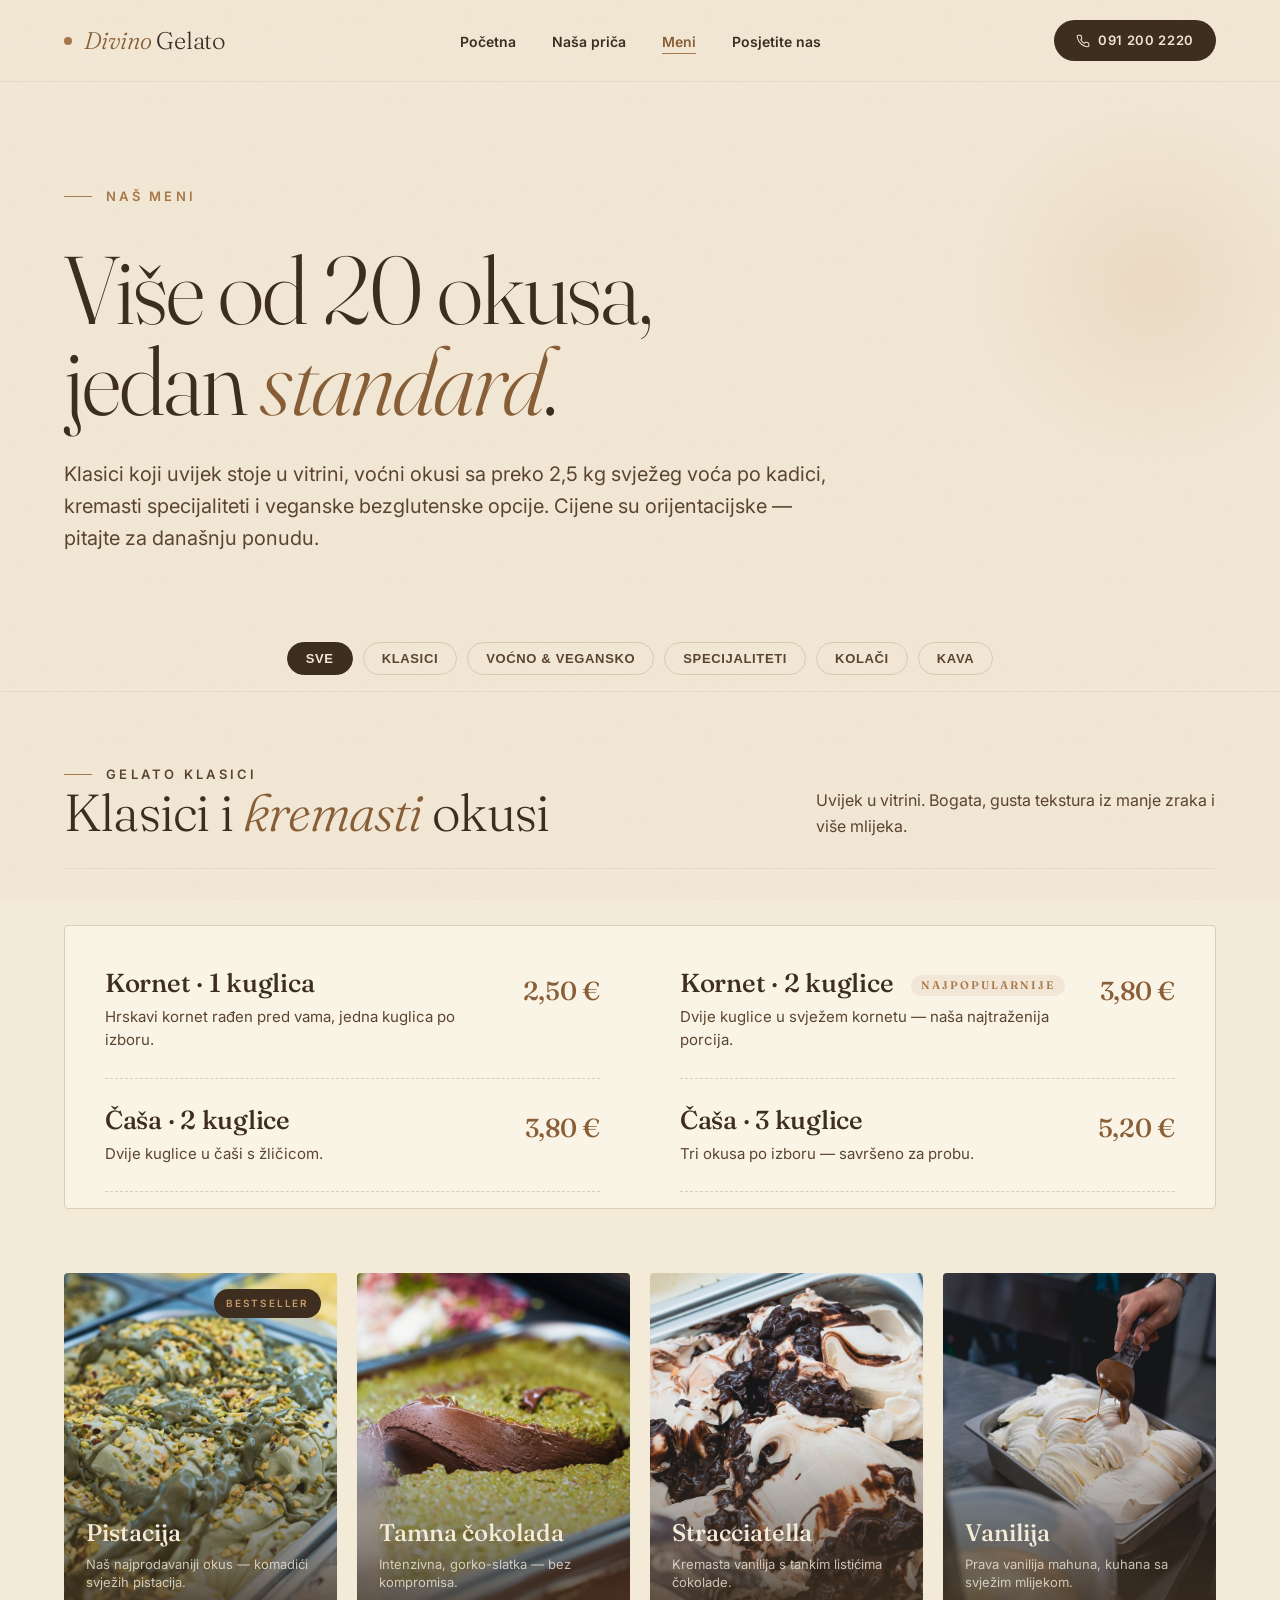
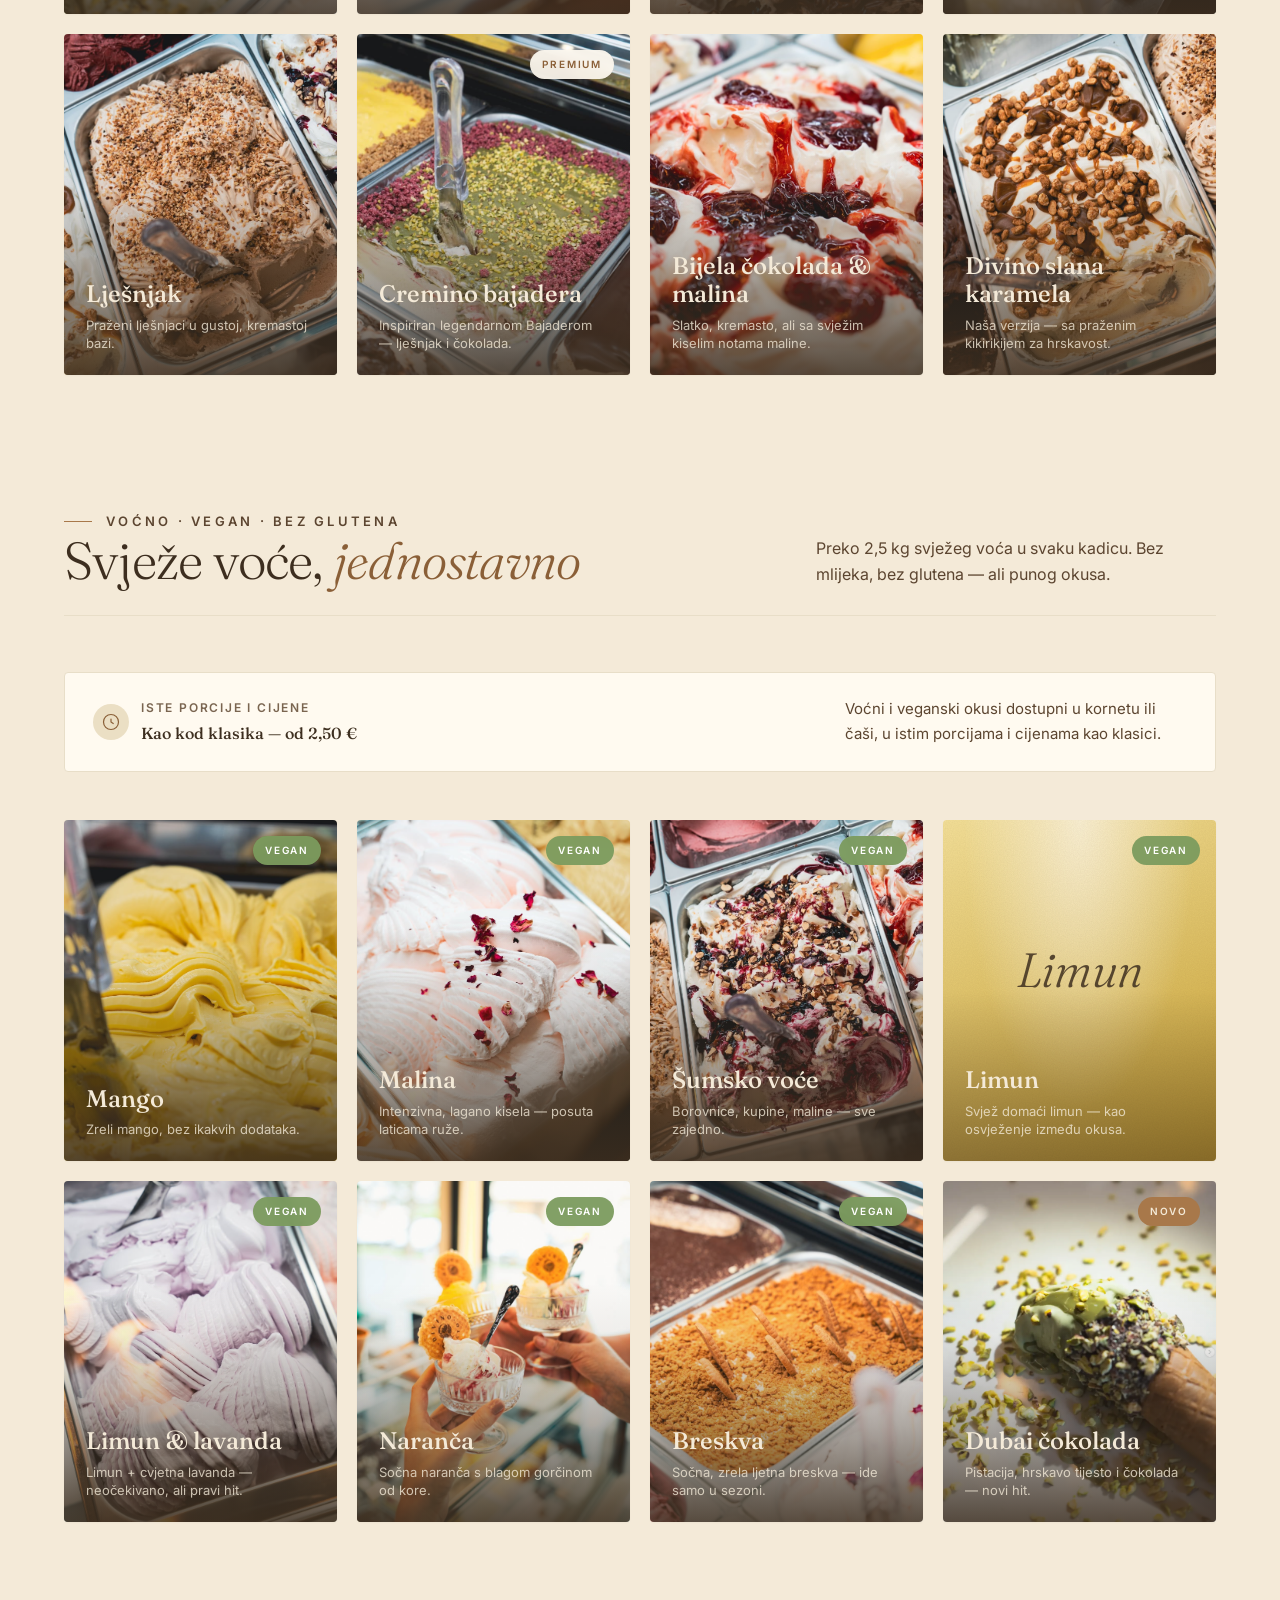
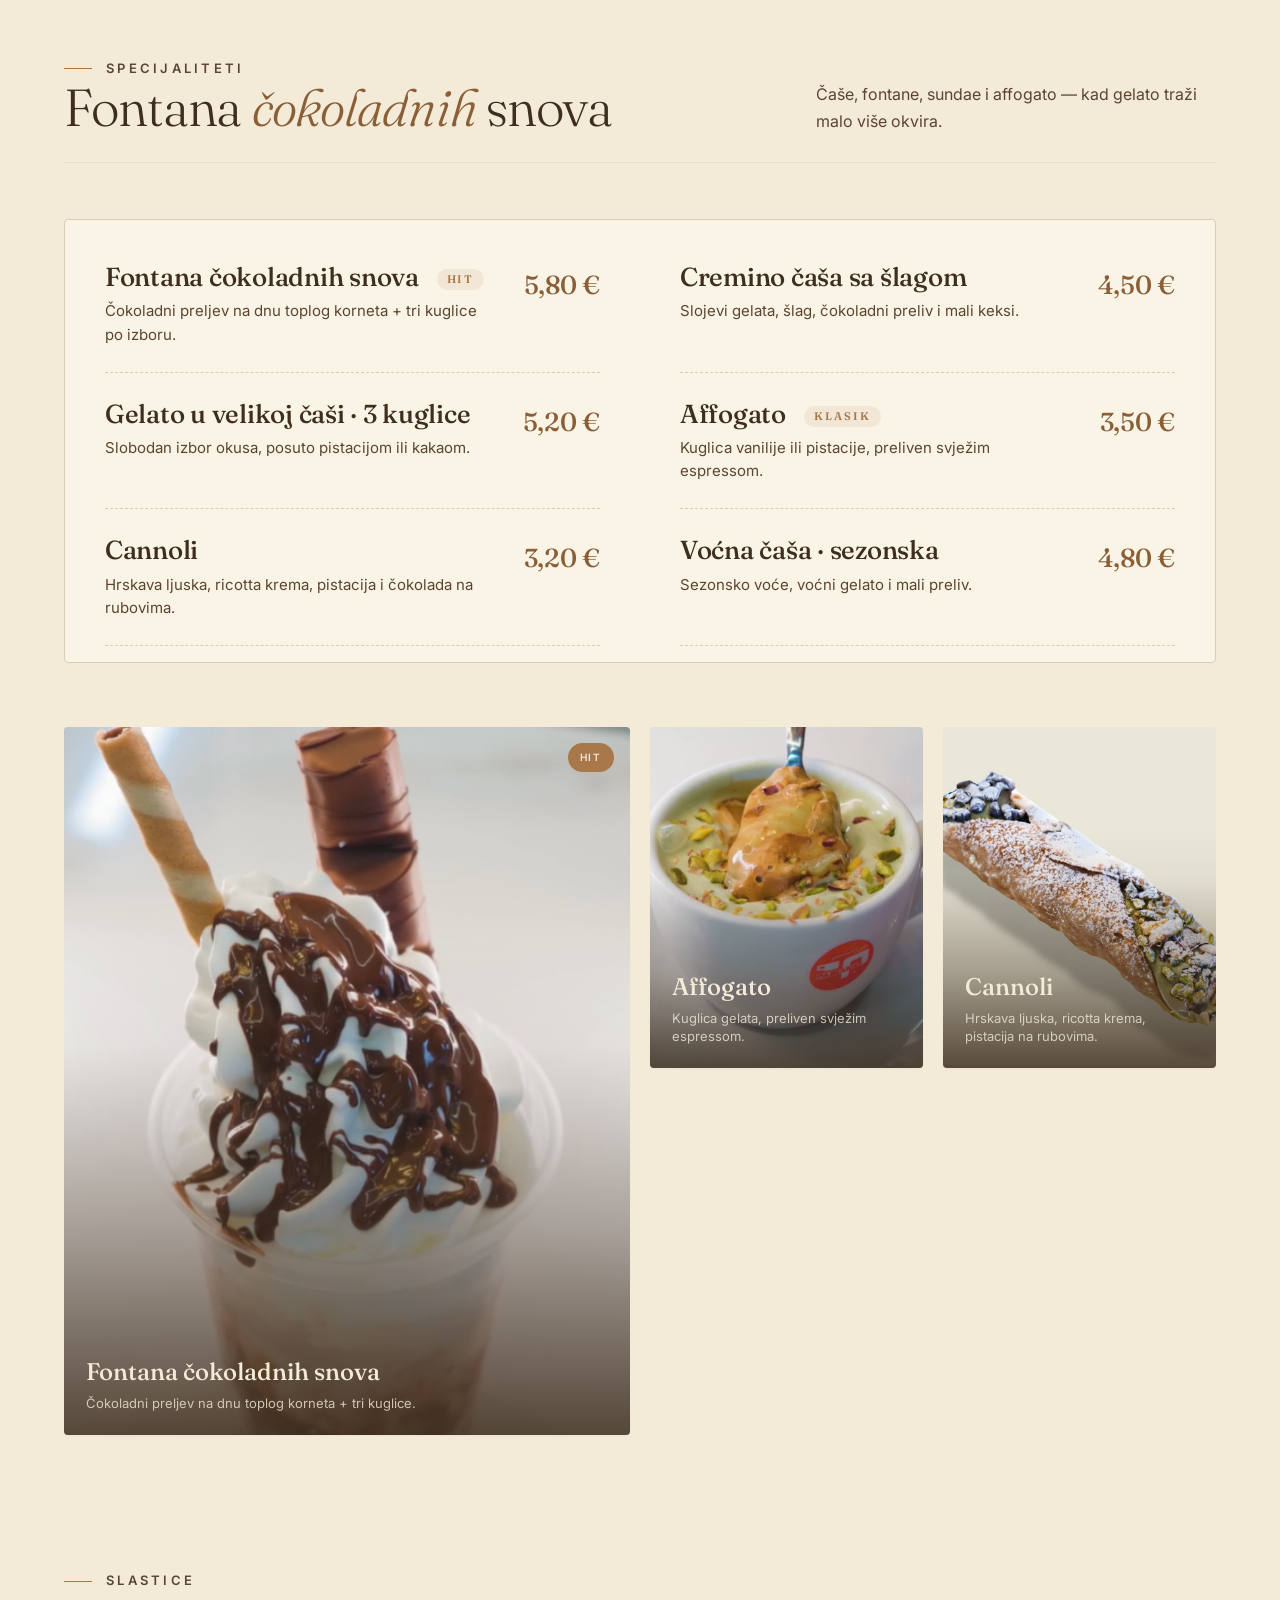
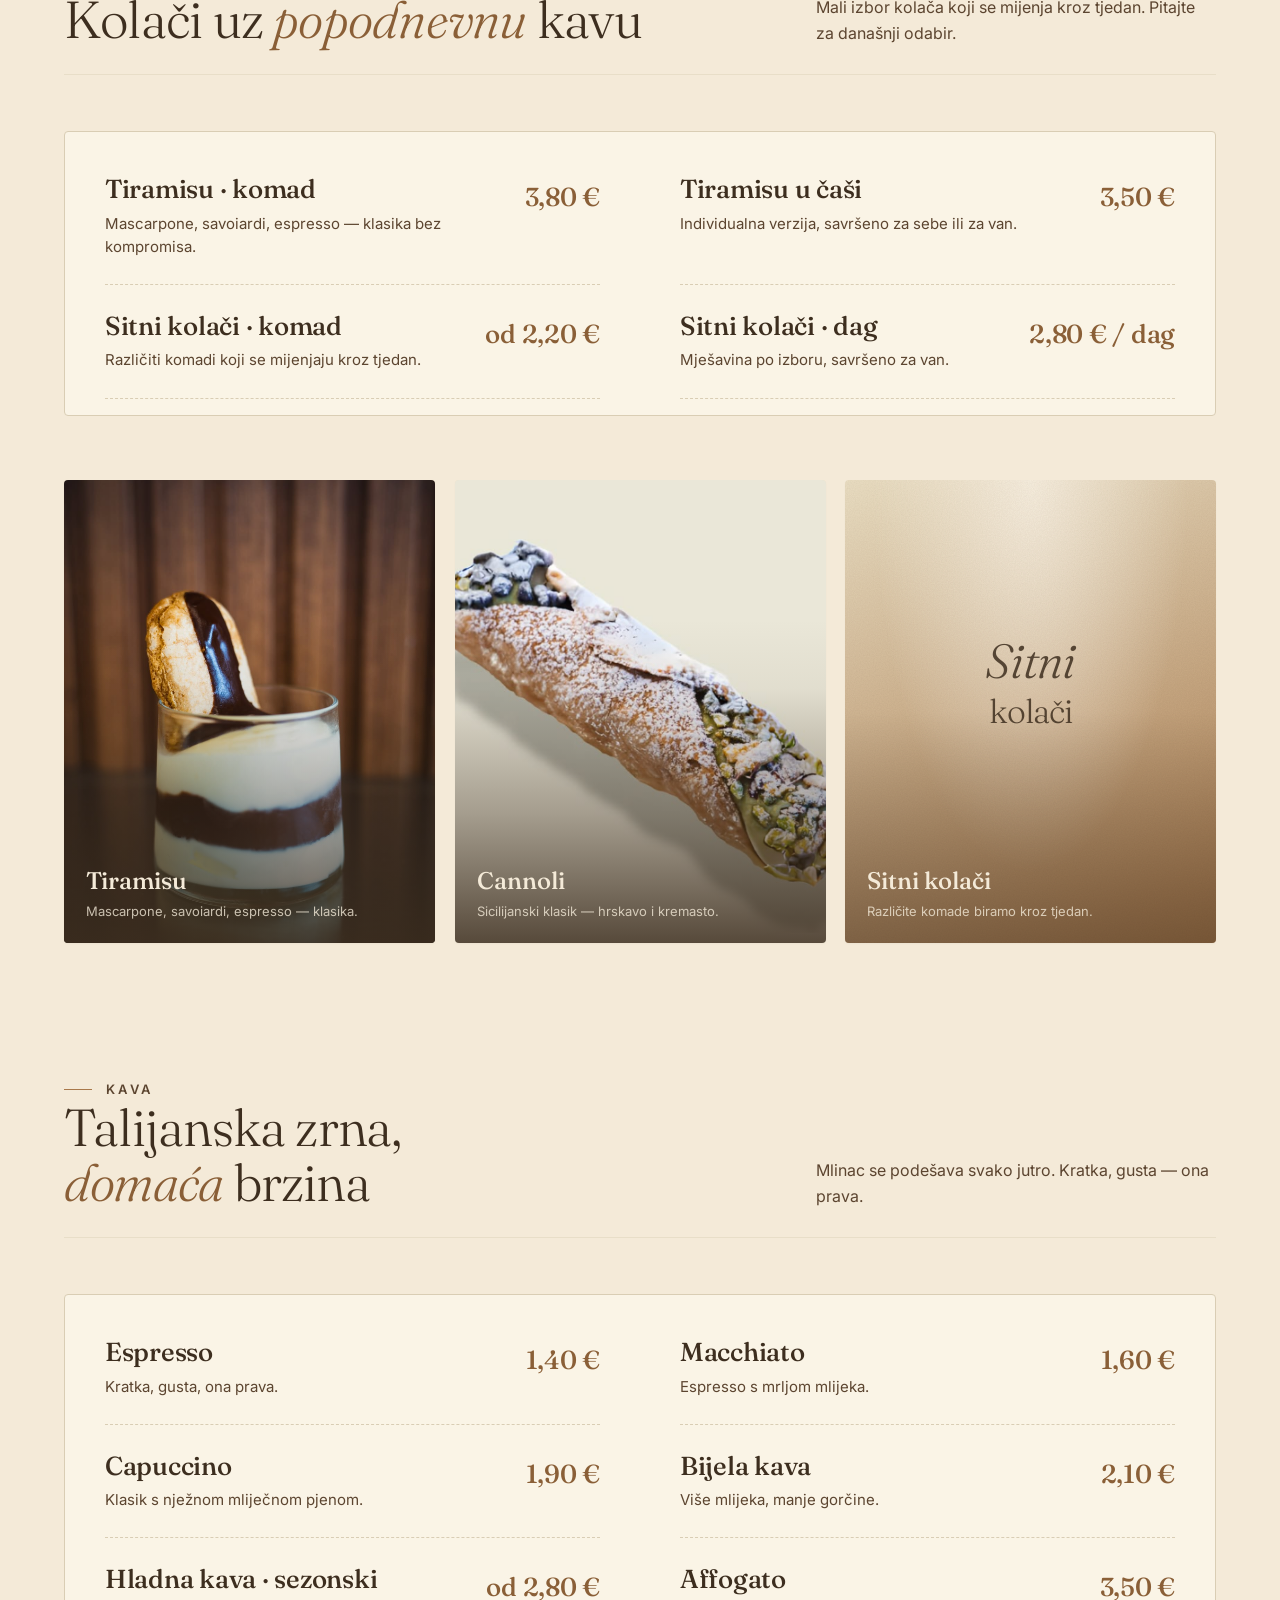
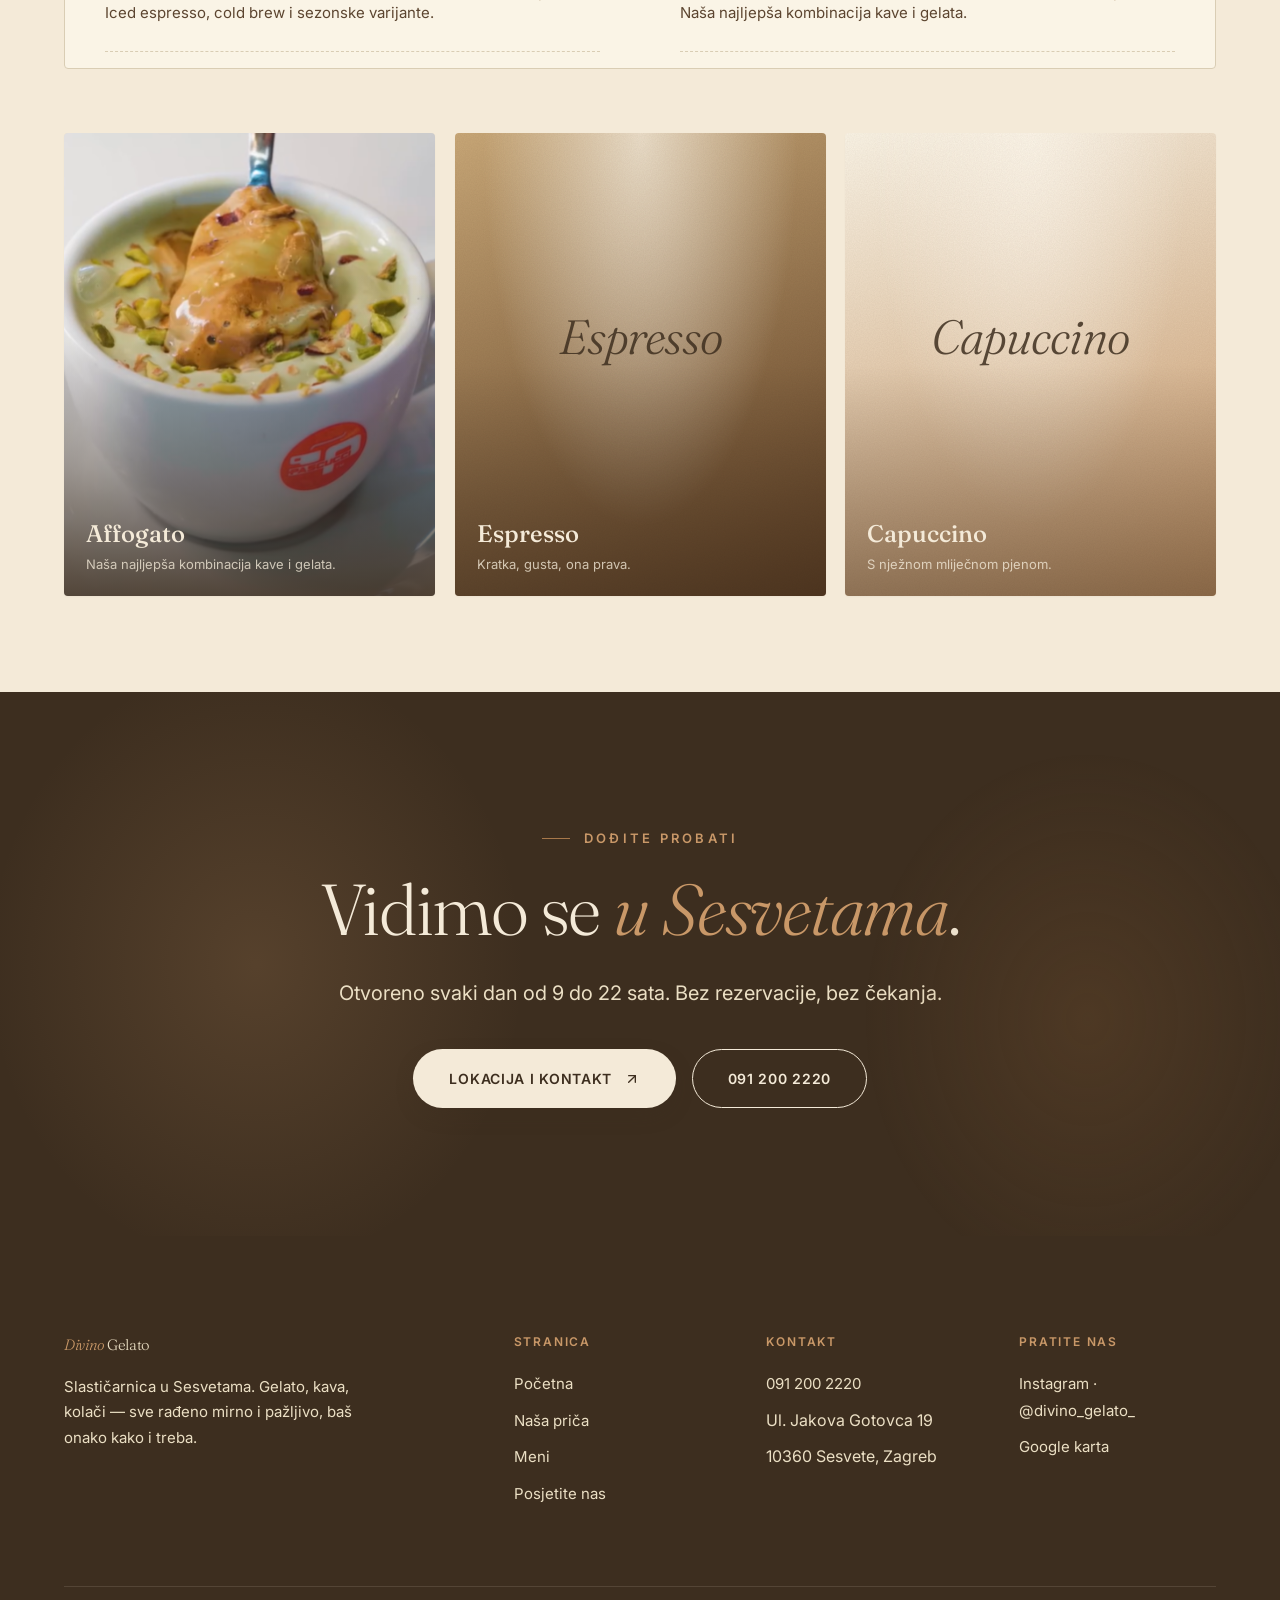
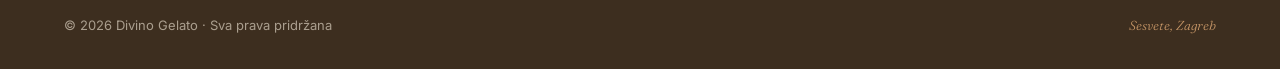
==== commit cd68d2cb: "Add files via upload opt za fon" ====
--- a/Gelato_divina/meni.html
+++ b/Gelato_divina/meni.html
@@ -26,12 +26,23 @@
         <li><a href="o-nama.html">Naša priča</a></li>
         <li><a href="meni.html" class="active">Meni</a></li>
         <li><a href="posjetite.html">Posjetite nas</a></li>
+        <li class="nav-mobile-cta">
+          <a href="tel:+385912002220">
+            <svg viewBox="0 0 24 24" fill="none" stroke="currentColor" stroke-width="1.8" stroke-linecap="round" stroke-linejoin="round" aria-hidden="true"><path d="M22 16.92v3a2 2 0 0 1-2.18 2 19.79 19.79 0 0 1-8.63-3.07 19.5 19.5 0 0 1-6-6 19.79 19.79 0 0 1-3.07-8.67A2 2 0 0 1 4.11 2h3a2 2 0 0 1 2 1.72 12.84 12.84 0 0 0 .7 2.81 2 2 0 0 1-.45 2.11L8.09 9.91a16 16 0 0 0 6 6l1.27-1.27a2 2 0 0 1 2.11-.45 12.84 12.84 0 0 0 2.81.7A2 2 0 0 1 22 16.92Z"/></svg>
+            091 200 2220
+          </a>
+        </li>
       </ul>
     </nav>
     <a class="nav-cta" href="tel:+385912002220">
       <svg width="14" height="14" viewBox="0 0 24 24" fill="none" stroke="currentColor" stroke-width="1.8" stroke-linecap="round" stroke-linejoin="round" aria-hidden="true"><path d="M22 16.92v3a2 2 0 0 1-2.18 2 19.79 19.79 0 0 1-8.63-3.07 19.5 19.5 0 0 1-6-6 19.79 19.79 0 0 1-3.07-8.67A2 2 0 0 1 4.11 2h3a2 2 0 0 1 2 1.72 12.84 12.84 0 0 0 .7 2.81 2 2 0 0 1-.45 2.11L8.09 9.91a16 16 0 0 0 6 6l1.27-1.27a2 2 0 0 1 2.11-.45 12.84 12.84 0 0 0 2.81.7A2 2 0 0 1 22 16.92Z"/></svg>
       091 200 2220
     </a>
+    <button class="nav-toggle" aria-label="Otvori meni" aria-expanded="false" aria-controls="primary-nav">
+      <span class="nav-toggle-bar"></span>
+      <span class="nav-toggle-bar"></span>
+      <span class="nav-toggle-bar"></span>
+    </button>
   </div>
 </header>
 
--- a/Gelato_divina/styles.css
+++ b/Gelato_divina/styles.css
@@ -111,13 +111,19 @@
 .italic { font-style: italic; font-weight: 300; }
 
 @media (max-width: 768px) {
-  .display-xl { font-size: 4rem; }
-  .display-lg { font-size: 3.25rem; }
-  .h1 { font-size: 2.75rem; }
-  .h2 { font-size: 2.25rem; }
-  .h3 { font-size: 1.75rem; }
+  .display-xl { font-size: 3.75rem; line-height: 0.95; }
+  .display-lg { font-size: 3rem; }
+  .h1 { font-size: 2.5rem; }
+  .h2 { font-size: 2rem; }
+  .h3 { font-size: 1.625rem; }
   .h4 { font-size: 1.25rem; }
-  .lead { font-size: 1.125rem; }
+  .lead { font-size: 1.0625rem; line-height: 1.55; }
+}
+@media (max-width: 480px) {
+  .display-xl { font-size: 3rem; }
+  .display-lg { font-size: 2.5rem; }
+  .h1 { font-size: 2.125rem; }
+  .h2 { font-size: 1.75rem; }
 }
 
 /* ---------- buttons ---------- */
@@ -222,7 +228,110 @@
 }
 .nav-cta:hover { background: var(--cocoa); }
 
-@media (max-width: 900px) { .nav-links { display: none; } }
+/* ----- mobile hamburger ----- */
+.nav-toggle {
+  display: none;
+  position: relative;
+  width: 44px; height: 44px;
+  background: var(--espresso);
+  border: none;
+  border-radius: 999px;
+  cursor: pointer;
+  z-index: 70;
+  padding: 0;
+  flex-shrink: 0;
+}
+.nav-toggle:focus-visible { outline: 2px solid var(--gold); outline-offset: 3px; }
+.nav-toggle-bar {
+  position: absolute;
+  left: 50%; margin-left: -9px;
+  width: 18px; height: 1.5px;
+  background: var(--cream);
+  border-radius: 2px;
+  transition: transform 280ms var(--ease-out), opacity 240ms var(--ease-out);
+  transform-origin: center;
+}
+.nav-toggle-bar:nth-child(1) { top: 16px; }
+.nav-toggle-bar:nth-child(2) { top: 21.25px; }
+.nav-toggle-bar:nth-child(3) { top: 26.5px; }
+body.nav-open .nav-toggle-bar:nth-child(1) { transform: translateY(5.25px) rotate(45deg); }
+body.nav-open .nav-toggle-bar:nth-child(2) { opacity: 0; transform: scaleX(0.3); }
+body.nav-open .nav-toggle-bar:nth-child(3) { transform: translateY(-5.25px) rotate(-45deg); }
+
+.nav-mobile-cta { display: none; }
+
+@media (max-width: 900px) {
+  .nav-cta { display: none; }
+  .nav-toggle { display: inline-block; }
+
+  .nav-links {
+    display: flex;
+    flex-direction: column;
+    align-items: stretch;
+    gap: 0;
+    margin: 0; padding: 96px 28px 32px;
+    list-style: none;
+
+    position: fixed;
+    top: 0; right: 0; bottom: 0;
+    width: min(360px, 86vw);
+
+    background: var(--cream-soft);
+    border-left: 1px solid var(--line);
+    box-shadow: -20px 0 60px rgba(61,46,31,0.18);
+
+    transform: translateX(102%);
+    transition: transform 360ms var(--ease-out);
+    z-index: 60;
+    overflow-y: auto;
+  }
+  body.nav-open { overflow: hidden; }
+  body.nav-open .nav-links { transform: translateX(0); }
+
+  .nav-links li {
+    border-bottom: 1px solid var(--line-soft);
+  }
+  .nav-links li:last-child { border-bottom: none; }
+  .nav-links a {
+    display: block;
+    padding: 20px 0;
+    font-family: var(--font-display);
+    font-weight: 500;
+    font-size: 1.375rem;
+    line-height: 1.2;
+    color: var(--espresso);
+    letter-spacing: -0.01em;
+  }
+  .nav-links a::after { display: none; }
+  .nav-links a.active { color: var(--gold-deep); }
+
+  .nav-mobile-cta { display: list-item; border-bottom: none !important; margin-top: 24px; }
+  .nav-mobile-cta a {
+    display: inline-flex !important;
+    align-items: center;
+    gap: 10px;
+    padding: 14px 24px !important;
+    background: var(--espresso);
+    color: var(--cream);
+    border-radius: 999px;
+    font-family: var(--font-sans) !important;
+    font-size: 14px !important;
+    font-weight: 600 !important;
+    letter-spacing: 0.05em !important;
+    text-transform: uppercase;
+  }
+  .nav-mobile-cta a svg { width: 16px; height: 16px; }
+
+  /* backdrop */
+  body.nav-open::after {
+    content: "";
+    position: fixed; inset: 0;
+    background: rgba(61,46,31,0.45);
+    backdrop-filter: blur(3px);
+    -webkit-backdrop-filter: blur(3px);
+    z-index: 55;
+  }
+}
 
 /* =====================================================================
    HERO (home)
@@ -244,7 +353,10 @@
 .hero-title { margin-top: 12px; }
 .hero-title .italic { color: var(--gold-deep); display: inline-block; }
 .hero-lead { margin-top: 36px; color: var(--cocoa); }
-.hero-ctas { margin-top: 48px; display: flex; flex-wrap: wrap; gap: 16px; }
+.hero-ctas { margin-top: 48px; display: flex; flex-wrap: wrap; gap: 12px; }
+@media (max-width: 480px) {
+  .hero-ctas .btn { flex: 1 1 100%; justify-content: center; }
+}
 
 .hero-meta {
   margin-top: 40px;
@@ -253,11 +365,17 @@
   border-top: 1px solid var(--line-soft);
   display: flex; gap: 56px; flex-wrap: wrap;
 }
+@media (max-width: 768px) {
+  .hero-meta { gap: 24px 32px; margin-top: 32px; padding-top: 20px; }
+}
 .hero-meta-item .label { display: block; margin-bottom: 8px; font-size: 0.8125rem; }
 .hero-meta-item p {
   margin: 0;
   font-family: var(--font-display); font-weight: 500;
   font-size: 1.1875rem; color: var(--espresso);
+}
+@media (max-width: 768px) {
+  .hero-meta-item p { font-size: 1.0625rem; }
 }
 
 .hero-visual { position: relative; aspect-ratio: 4 / 5; width: 100%; }
@@ -421,6 +539,7 @@
   background: linear-gradient(to top, rgba(61,46,31,0.18), transparent 55%);
 }
 .card-body { padding: 32px; display: flex; flex-direction: column; gap: 12px; }
+@media (max-width: 768px) { .card-body { padding: 24px; } }
 .card-tag {
   font-size: 0.8125rem; font-weight: 600;
   letter-spacing: 0.25em; text-transform: uppercase;
@@ -581,8 +700,8 @@
   gap: 64px; align-items: center;
   position: relative; z-index: 1;
 }
-@media (max-width: 1024px) { .stats-grid { grid-template-columns: 1fr 1fr; gap: 48px; } }
-@media (max-width: 640px)  { .stats-grid { grid-template-columns: 1fr 1fr; gap: 32px; } }
+@media (max-width: 1024px) { .stats-grid { grid-template-columns: 1fr 1fr; gap: 40px 32px; } }
+@media (max-width: 640px)  { .stats-grid { grid-template-columns: 1fr; gap: 32px; } }
 .stats h2 { color: var(--cream); }
 .stats h2 .italic { color: var(--gold-light); }
 .stat-item .label { color: var(--gold-light); display: block; margin-bottom: 16px; }
@@ -681,6 +800,10 @@
   display: flex; flex-wrap: wrap; gap: 14px;
   margin-top: 48px;
 }
+@media (max-width: 480px) {
+  .info-pills { gap: 10px; margin-top: 32px; }
+  .info-pill { width: 100%; }
+}
 .info-pill {
   display: inline-flex; align-items: center; gap: 14px;
   padding: 12px 28px 12px 14px;
@@ -738,6 +861,7 @@
   padding: 96px 0 32px 0;
   position: relative; overflow: hidden;
 }
+@media (max-width: 768px) { .footer { padding: 64px 0 24px 0; } }
 .footer-grid {
   display: grid;
   grid-template-columns: 2fr 1fr 1fr 1fr;
@@ -750,6 +874,7 @@
   font-size: 2.5rem; color: var(--cream);
   margin: 0 0 16px 0; letter-spacing: -0.02em;
 }
+@media (max-width: 768px) { .footer-logo { font-size: 2rem; } }
 .footer-logo .italic { color: var(--gold-light); }
 .footer p, .footer a {
   color: var(--cream-deep); font-size: 0.9375rem; line-height: 1.7;
@@ -809,6 +934,7 @@
   position: relative;
   transition: transform 400ms var(--ease-out), box-shadow 400ms var(--ease-out);
 }
+@media (max-width: 768px) { .chart-card { padding: 24px 20px; gap: 16px; } }
 .chart-card:hover { transform: translateY(-4px); box-shadow: var(--shadow-lg); }
 .chart-card-head {
   display: flex; justify-content: space-between;
@@ -858,6 +984,7 @@
   letter-spacing: -0.02em;
   color: var(--gold-deep); margin: 0;
 }
+@media (max-width: 768px) { .chart-callout { font-size: 2.75rem; } }
 .chart-callout .italic { color: var(--gold); }
 .chart-callout-sub { font-size: 0.875rem; color: var(--mocha); margin-top: 4px; }
 
@@ -893,6 +1020,7 @@
   position: relative;
   transition: transform 400ms var(--ease-out), box-shadow 400ms var(--ease-out);
 }
+@media (max-width: 768px) { .infobox { padding: 28px 24px; } }
 .infobox:hover { transform: translateY(-4px); box-shadow: var(--shadow-lg); }
 .infobox-icon {
   width: 44px; height: 44px;
@@ -908,6 +1036,7 @@
   letter-spacing: -0.02em;
   color: var(--espresso); margin: 0;
 }
+@media (max-width: 768px) { .infobox-number { font-size: 3.5rem; } }
 .infobox-label {
   margin-top: 16px;
   font-size: 0.9375rem; color: var(--cocoa);
@@ -928,9 +1057,24 @@
   padding: 16px 0;
   margin-bottom: 64px;
 }
+@media (max-width: 768px) {
+  .menu-nav { top: 68px; padding: 12px 0; margin-bottom: 40px; }
+}
 .menu-nav-inner {
-  display: flex; gap: 12px;
-  flex-wrap: wrap; justify-content: center;
+  display: flex; gap: 10px;
+  flex-wrap: nowrap; justify-content: center;
+}
+@media (max-width: 768px) {
+  .menu-nav-inner {
+    overflow-x: auto;
+    justify-content: flex-start;
+    -webkit-overflow-scrolling: touch;
+    scrollbar-width: none;
+    padding-left: 20px; padding-right: 20px;
+    margin-left: -24px; margin-right: -24px;
+  }
+  .menu-nav-inner::-webkit-scrollbar { display: none; }
+  .menu-chip { flex-shrink: 0; }
 }
 .menu-chip {
   display: inline-flex; align-items: center; gap: 8px;
@@ -964,6 +1108,11 @@
   padding-bottom: 28px;
   border-bottom: 1px solid var(--line-soft);
 }
+@media (max-width: 768px) {
+  .menu-group-head { grid-template-columns: 1fr; gap: 12px; margin-bottom: 32px; padding-bottom: 20px; }
+  .menu-group { margin-top: 80px; }
+  .menu-group p { font-size: 0.9375rem; }
+}
 .menu-group-head h2 .italic { color: var(--gold-deep); }
 .menu-group-head p { margin: 0; color: var(--cocoa); max-width: 40ch; }
 
@@ -979,7 +1128,10 @@
   padding: 16px 40px;
 }
 @media (max-width: 768px) {
-  .menu-list { grid-template-columns: 1fr; padding: 8px 24px; }
+  .menu-list { grid-template-columns: 1fr; padding: 4px 20px; column-gap: 0; }
+}
+@media (max-width: 480px) {
+  .menu-list { padding: 4px 16px; }
 }
 
 .menu-item {
@@ -1037,7 +1189,16 @@
 
 @media (max-width: 768px) {
   .menu-item h4 { font-size: 1.375rem; }
-  .menu-item-price { font-size: 1.375rem; }
+  .menu-item-price { font-size: 1.375rem; padding-top: 0; }
+  .menu-item { padding: 22px 0; column-gap: 16px; }
+  .menu-item-desc { max-width: 100%; }
+  .menu-item:hover { padding-left: 0; }
+  .menu-item-tag { display: inline-block; margin-left: 8px; margin-top: 2px; vertical-align: middle; }
+}
+@media (max-width: 480px) {
+  .menu-item h4 { font-size: 1.25rem; }
+  .menu-item-price { font-size: 1.25rem; }
+  .menu-item { padding: 20px 0; }
 }
 
 /* ----- small "scroll to photos" hint between menu and gallery ----- */
@@ -1326,6 +1487,7 @@
   color: var(--cream); margin: 0;
   position: relative;
 }
+@media (max-width: 768px) { .craft-stat-banner .big-num { font-size: 3.5rem; } }
 .craft-stat-banner .big-num .italic { color: var(--gold-light); }
 .craft-stat-banner p {
   margin: 0; max-width: 52ch;
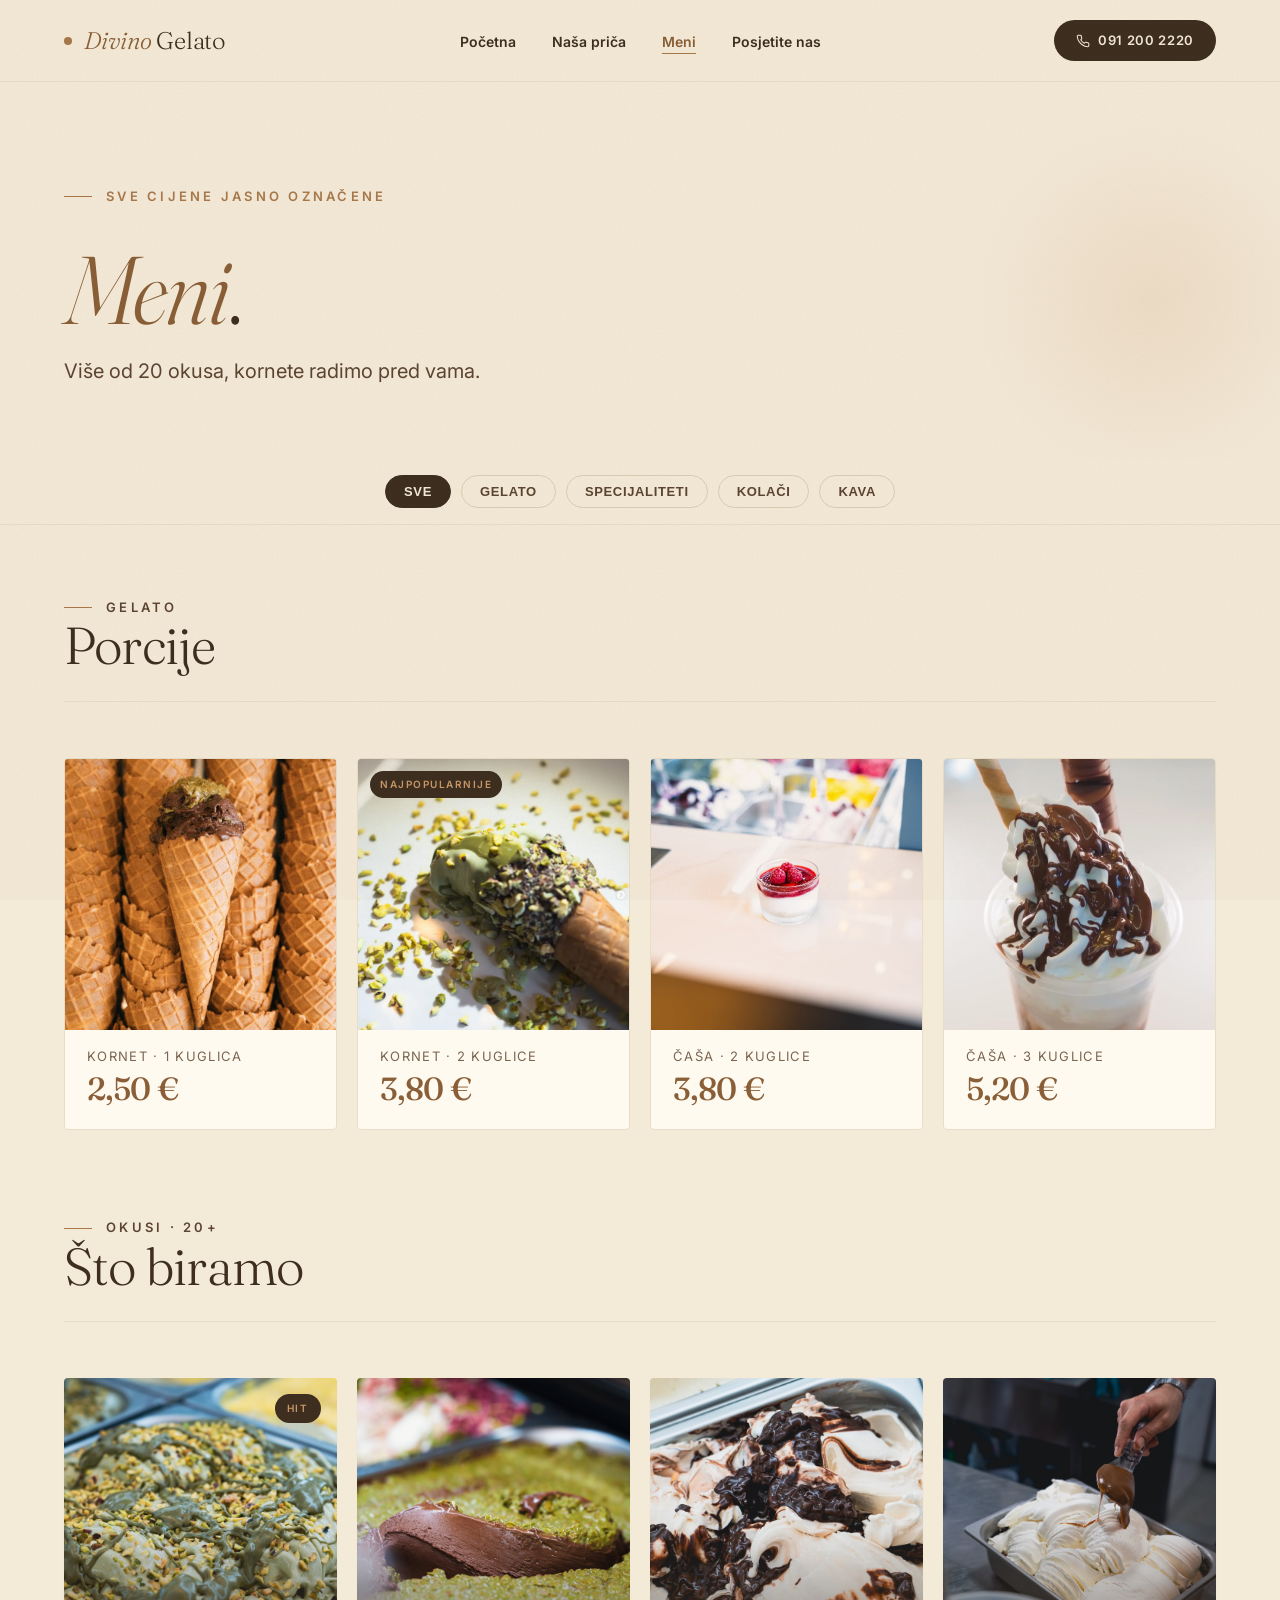
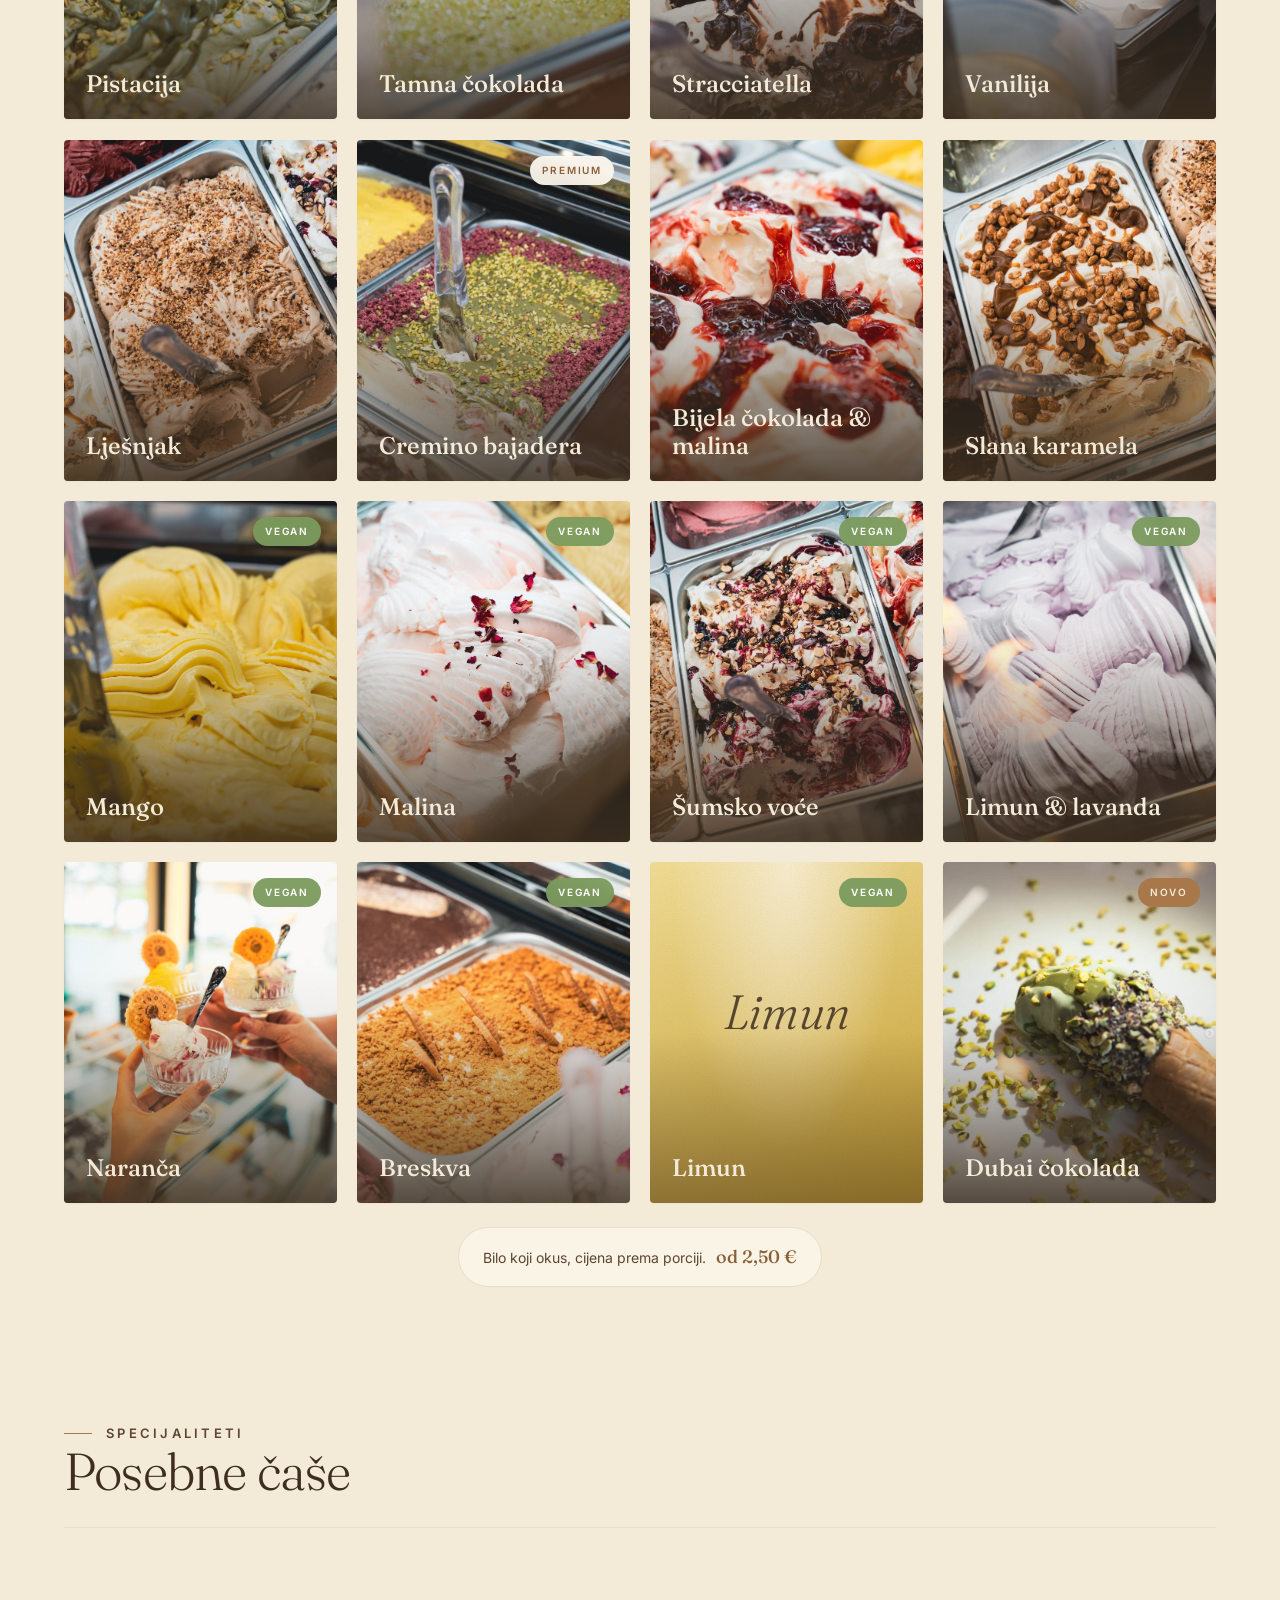
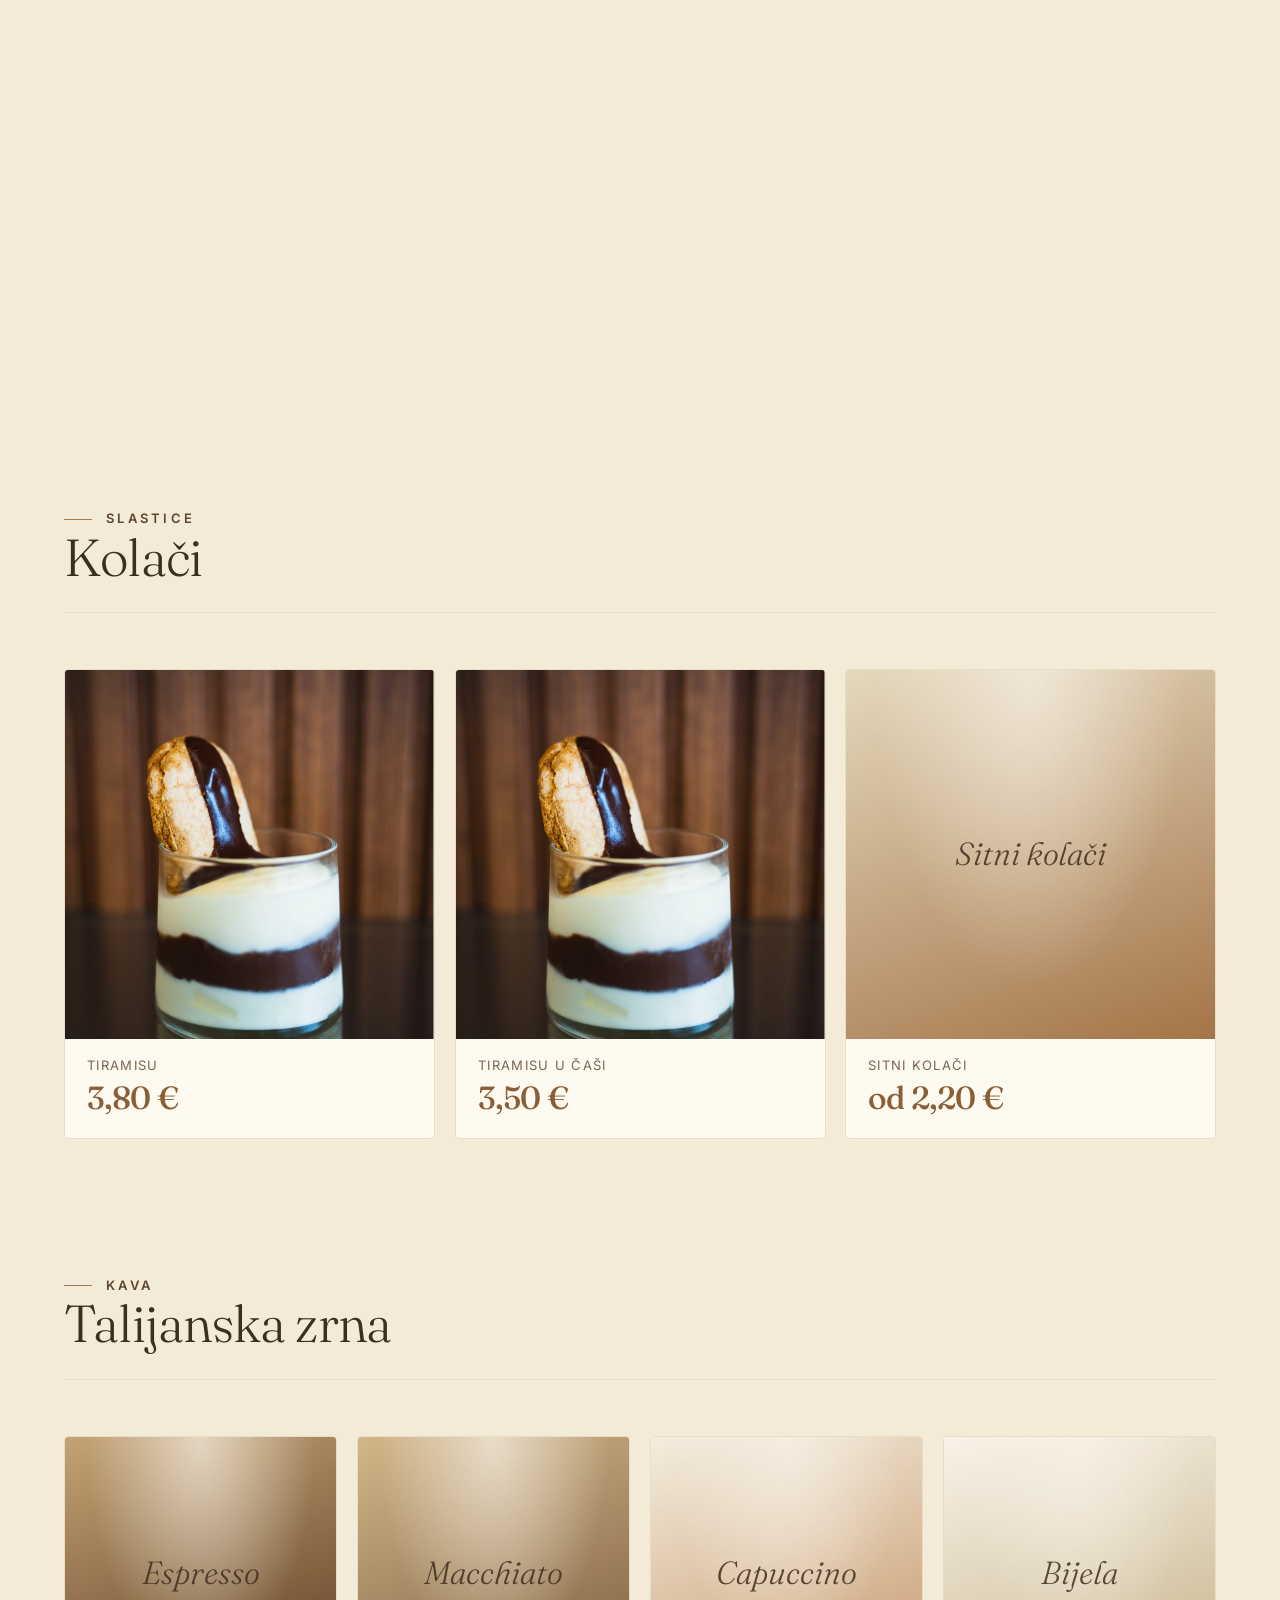
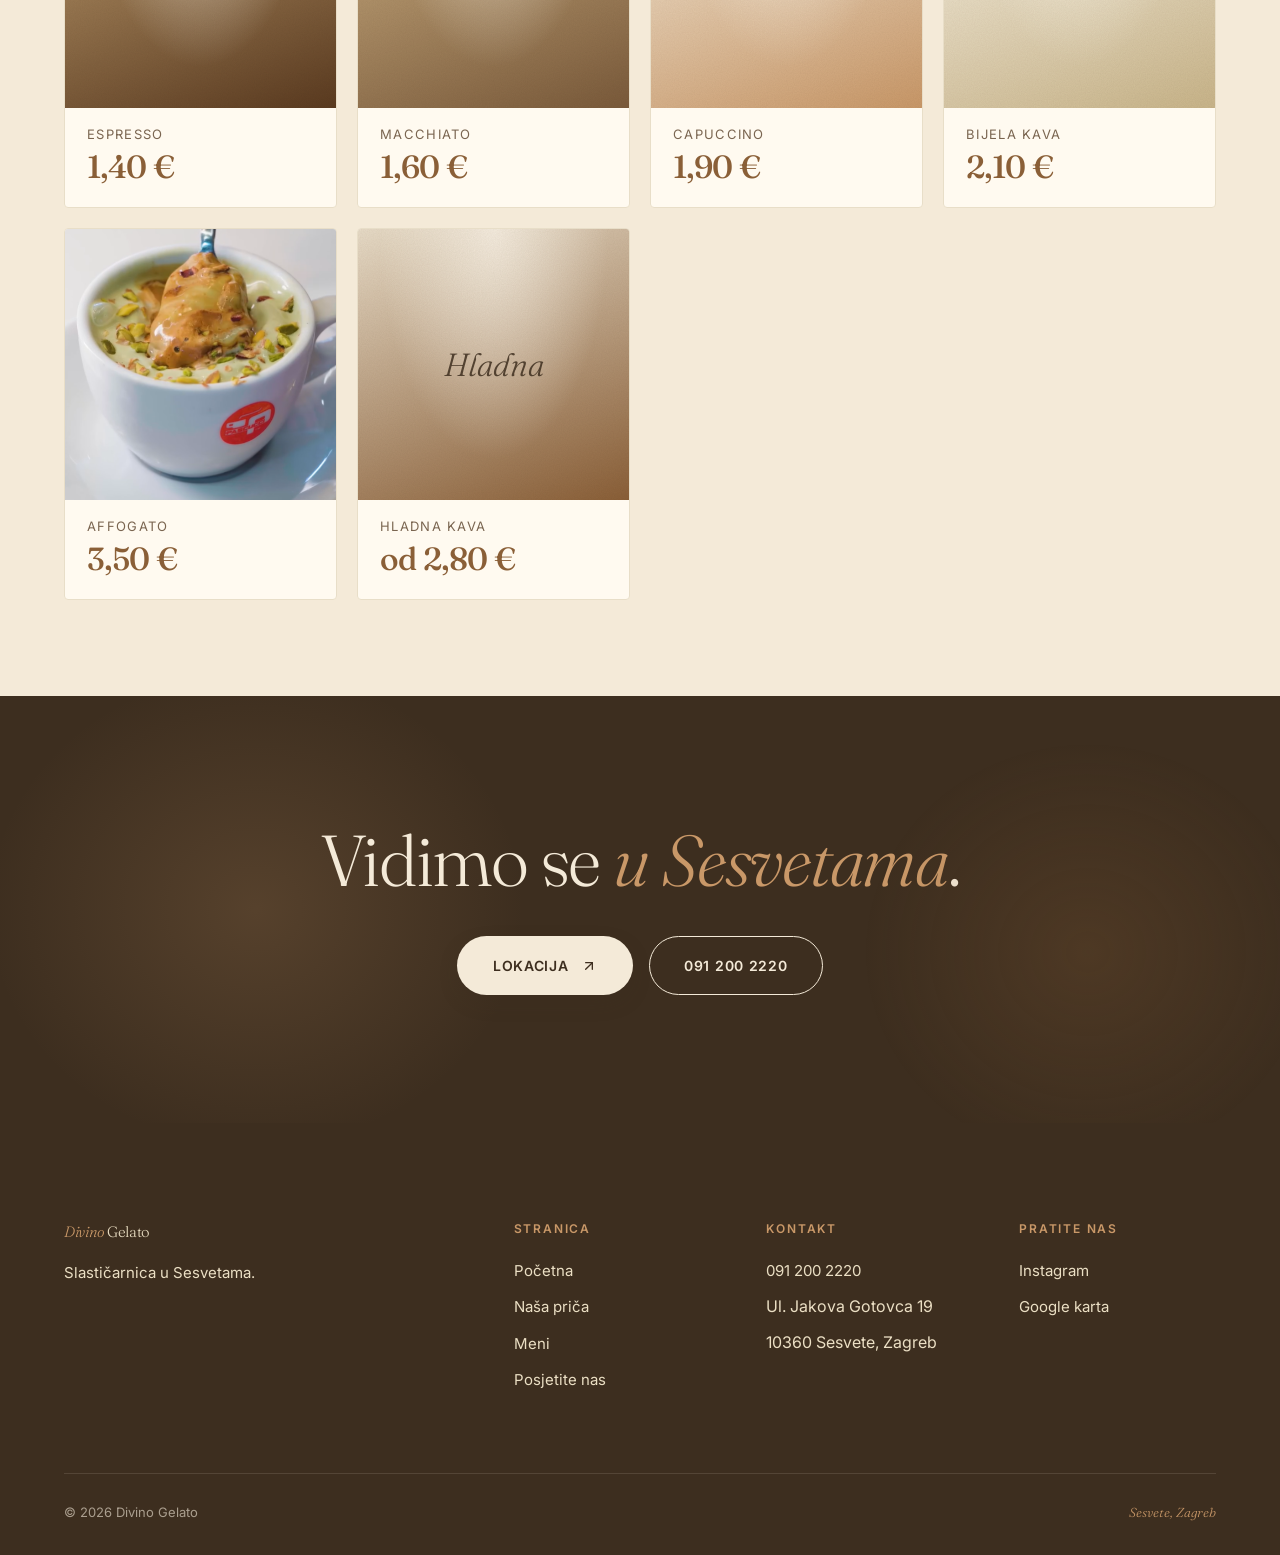
==== commit 8ad5ed3a: "minimalist, animations" ====
--- a/Gelato_divina/meni.html
+++ b/Gelato_divina/meni.html
@@ -4,7 +4,7 @@
 <meta charset="UTF-8" />
 <meta name="viewport" content="width=device-width, initial-scale=1" />
 <title>Meni — Divino Gelato</title>
-<meta name="description" content="Cijeli meni Divino Gelata — više od 20 okusa gelata, klasici, voćni, veganski, bezglutenski, kolači, kava i specijaliteti." />
+<meta name="description" content="Meni Divino Gelata — gelato klasici, voćni i veganski okusi, specijaliteti, kolači i kava. Sa cijenama." />
 
 <link rel="preconnect" href="https://fonts.googleapis.com" />
 <link rel="preconnect" href="https://fonts.gstatic.com" crossorigin />
@@ -50,14 +50,12 @@
 <section class="page-header">
   <div class="container">
     <div class="page-header-inner">
-      <p class="eyebrow reveal">Naš meni</p>
+      <p class="eyebrow reveal">Sve cijene jasno označene</p>
       <h1 class="display-lg reveal">
-        Više od 20 okusa,<br />jedan <span class="italic">standard</span>.
+        <span class="italic">Meni</span>.
       </h1>
-      <p class="lead reveal">
-        Klasici koji uvijek stoje u vitrini, voćni okusi sa preko 2,5 kg svježeg voća po
-        kadici, kremasti specijaliteti i veganske bezglutenske opcije.
-        Cijene su orijentacijske — pitajte za današnju ponudu.
+      <p class="lead reveal" style="margin-top: 20px;">
+        Više od 20 okusa, kornete radimo pred vama.
       </p>
     </div>
   </div>
@@ -67,8 +65,7 @@
 <nav class="menu-nav" aria-label="Kategorije menija">
   <div class="container menu-nav-inner">
     <button class="menu-chip active" data-target="all">Sve</button>
-    <button class="menu-chip" data-target="gelato-klasici">Klasici</button>
-    <button class="menu-chip" data-target="gelato-vocni">Voćno &amp; vegansko</button>
+    <button class="menu-chip" data-target="gelato">Gelato</button>
     <button class="menu-chip" data-target="specijaliteti">Specijaliteti</button>
     <button class="menu-chip" data-target="kolaci">Kolači</button>
     <button class="menu-chip" data-target="kava">Kava</button>
@@ -79,218 +76,136 @@
 <section class="section-sm" style="padding-top: 0;">
   <div class="container">
 
-    <!-- ============== KLASICI ============== -->
-    <article class="menu-group" id="gelato-klasici">
+    <!-- ============== GELATO — PORCIJE ============== -->
+    <article class="menu-group" id="gelato">
       <header class="menu-group-head">
         <div>
-          <p class="eyebrow">Gelato klasici</p>
-          <h2 class="h2">Klasici i <span class="italic">kremasti</span> okusi</h2>
+          <p class="eyebrow">Gelato</p>
+          <h2 class="h2">Porcije</h2>
         </div>
-        <p>Uvijek u vitrini. Bogata, gusta tekstura iz manje zraka i više mlijeka.</p>
       </header>
 
-      <!-- PRICES FIRST -->
-      <div class="menu-list">
-        <div class="menu-item">
-          <div>
-            <h4>Kornet · 1 kuglica</h4>
-            <p class="menu-item-desc">Hrskavi kornet rađen pred vama, jedna kuglica po izboru.</p>
-          </div>
-          <span class="menu-item-price">2,50 €</span>
+      <div class="menu-cards-grid">
+        <article class="menu-card reveal">
+          <div class="menu-card-img"><img src="brand_assets/cones-pistachio-chocolate.png" alt="Kornet s jednom kuglicom gelata." loading="lazy" /></div>
+          <div class="menu-card-body">
+            <h4 class="menu-card-name">Kornet · 1 kuglica</h4>
+            <span class="menu-card-price">2,50 €</span>
+          </div>
+        </article>
+        <article class="menu-card reveal">
+          <span class="menu-card-tag tag-best">Najpopularnije</span>
+          <div class="menu-card-img"><img src="brand_assets/flavor-cone-pistachio.png" alt="Kornet s dvije kuglice gelata." loading="lazy" /></div>
+          <div class="menu-card-body">
+            <h4 class="menu-card-name">Kornet · 2 kuglice</h4>
+            <span class="menu-card-price">3,80 €</span>
+          </div>
+        </article>
+        <article class="menu-card reveal">
+          <div class="menu-card-img"><img src="brand_assets/cup-raspberry.png" alt="Čaša s dvije kuglice gelata." loading="lazy" /></div>
+          <div class="menu-card-body">
+            <h4 class="menu-card-name">Čaša · 2 kuglice</h4>
+            <span class="menu-card-price">3,80 €</span>
+          </div>
+        </article>
+        <article class="menu-card reveal">
+          <div class="menu-card-img"><img src="brand_assets/gelato-cup.png" alt="Čaša s tri kuglice gelata sa šlagom." loading="lazy" /></div>
+          <div class="menu-card-body">
+            <h4 class="menu-card-name">Čaša · 3 kuglice</h4>
+            <span class="menu-card-price">5,20 €</span>
+          </div>
+        </article>
+      </div>
+
+      <!-- FLAVOR GALLERY (visual choice — same prices as above) -->
+      <header class="menu-group-head" style="margin-top: 80px;">
+        <div>
+          <p class="eyebrow">Okusi · 20+</p>
+          <h2 class="h2">Što biramo</h2>
         </div>
-        <div class="menu-item">
-          <div>
-            <h4>Kornet · 2 kuglice <span class="menu-item-tag">Najpopularnije</span></h4>
-            <p class="menu-item-desc">Dvije kuglice u svježem kornetu — naša najtraženija porcija.</p>
-          </div>
-          <span class="menu-item-price">3,80 €</span>
-        </div>
-        <div class="menu-item">
-          <div>
-            <h4>Čaša · 2 kuglice</h4>
-            <p class="menu-item-desc">Dvije kuglice u čaši s žličicom.</p>
-          </div>
-          <span class="menu-item-price">3,80 €</span>
-        </div>
-        <div class="menu-item">
-          <div>
-            <h4>Čaša · 3 kuglice</h4>
-            <p class="menu-item-desc">Tri okusa po izboru — savršeno za probu.</p>
-          </div>
-          <span class="menu-item-price">5,20 €</span>
-        </div>
-      </div>
-
-      <!-- PHOTOS BELOW -->
-      <div class="flavors-photo-grid" style="margin-top: 64px;">
-        <article class="flavor-card reveal">
-          <span class="flavor-card-tag tag-best">Bestseller</span>
-          <div class="flavor-card-img"><img src="brand_assets/flavor-pistachio.png" alt="Pistacija gelato u vitrini sa zdrobljenom pistacijom." loading="lazy" /></div>
-          <div class="flavor-card-body">
-            <h4>Pistacija</h4>
-            <p class="flavor-meta">Naš najprodavaniji okus — komadići svježih pistacija.</p>
-          </div>
-        </article>
-
-        <article class="flavor-card reveal">
-          <div class="flavor-card-img"><img src="brand_assets/flavor-pistachio-chocolate.png" alt="Tamna čokolada gelato uz pistaciju u vitrini." loading="lazy" /></div>
-          <div class="flavor-card-body">
-            <h4>Tamna čokolada</h4>
-            <p class="flavor-meta">Intenzivna, gorko-slatka — bez kompromisa.</p>
-          </div>
-        </article>
-
-        <article class="flavor-card reveal">
-          <div class="flavor-card-img"><img src="brand_assets/flavor-stracciatella.png" alt="Stracciatella gelato — bijela baza s tamnim listićima čokolade." loading="lazy" /></div>
-          <div class="flavor-card-body">
-            <h4>Stracciatella</h4>
-            <p class="flavor-meta">Kremasta vanilija s tankim listićima čokolade.</p>
-          </div>
-        </article>
-
-        <article class="flavor-card reveal">
-          <div class="flavor-card-img"><img src="brand_assets/flavor-vanilla.png" alt="Bourbon vanilija gelato — čista kremasta bjelina." loading="lazy" /></div>
-          <div class="flavor-card-body">
-            <h4>Vanilija</h4>
-            <p class="flavor-meta">Prava vanilija mahuna, kuhana sa svježim mlijekom.</p>
-          </div>
-        </article>
-
-        <article class="flavor-card reveal">
-          <div class="flavor-card-img"><img src="brand_assets/flavor-hazelnut.png" alt="Lješnjak gelato sa lješnjacima posutim navrh." loading="lazy" /></div>
-          <div class="flavor-card-body">
-            <h4>Lješnjak</h4>
-            <p class="flavor-meta">Praženi lješnjaci u gustoj, kremastoj bazi.</p>
-          </div>
-        </article>
-
+      </header>
+
+      <div class="flavors-photo-grid">
+        <article class="flavor-card reveal">
+          <span class="flavor-card-tag tag-best">Hit</span>
+          <div class="flavor-card-img"><img src="brand_assets/flavor-pistachio.png" alt="Pistacija gelato." loading="lazy" /></div>
+          <div class="flavor-card-body"><h4>Pistacija</h4></div>
+        </article>
+        <article class="flavor-card reveal">
+          <div class="flavor-card-img"><img src="brand_assets/flavor-pistachio-chocolate.png" alt="Tamna čokolada gelato." loading="lazy" /></div>
+          <div class="flavor-card-body"><h4>Tamna čokolada</h4></div>
+        </article>
+        <article class="flavor-card reveal">
+          <div class="flavor-card-img"><img src="brand_assets/flavor-stracciatella.png" alt="Stracciatella gelato." loading="lazy" /></div>
+          <div class="flavor-card-body"><h4>Stracciatella</h4></div>
+        </article>
+        <article class="flavor-card reveal">
+          <div class="flavor-card-img"><img src="brand_assets/flavor-vanilla.png" alt="Vanilija gelato." loading="lazy" /></div>
+          <div class="flavor-card-body"><h4>Vanilija</h4></div>
+        </article>
+        <article class="flavor-card reveal">
+          <div class="flavor-card-img"><img src="brand_assets/flavor-hazelnut.png" alt="Lješnjak gelato." loading="lazy" /></div>
+          <div class="flavor-card-body"><h4>Lješnjak</h4></div>
+        </article>
         <article class="flavor-card reveal">
           <span class="flavor-card-tag">Premium</span>
-          <div class="flavor-card-img"><img src="brand_assets/flavor-bajadera.png" alt="Cremino bajadera — tamna čokolada sa pistacijom i malinom." loading="lazy" /></div>
-          <div class="flavor-card-body">
-            <h4>Cremino bajadera</h4>
-            <p class="flavor-meta">Inspiriran legendarnom Bajaderom — lješnjak i čokolada.</p>
-          </div>
-        </article>
-
-        <article class="flavor-card reveal">
-          <div class="flavor-card-img"><img src="brand_assets/flavor-vanilla-raspberry.png" alt="Bijela čokolada gelato sa prelivom maline." loading="lazy" /></div>
-          <div class="flavor-card-body">
-            <h4>Bijela čokolada &amp; malina</h4>
-            <p class="flavor-meta">Slatko, kremasto, ali sa svježim kiselim notama maline.</p>
-          </div>
-        </article>
-
-        <article class="flavor-card reveal">
-          <div class="flavor-card-img"><img src="brand_assets/flavor-salted-caramel.png" alt="Divino slana karamela sa kikirikijem posutim navrh." loading="lazy" /></div>
-          <div class="flavor-card-body">
-            <h4>Divino slana karamela</h4>
-            <p class="flavor-meta">Naša verzija — sa praženim kikirikijem za hrskavost.</p>
-          </div>
-        </article>
-      </div>
-    </article>
-
-    <!-- ============== VOĆNO / VEGAN ============== -->
-    <article class="menu-group" id="gelato-vocni">
-      <header class="menu-group-head">
-        <div>
-          <p class="eyebrow">Voćno · Vegan · Bez glutena</p>
-          <h2 class="h2">Svježe voće, <span class="italic">jednostavno</span></h2>
-        </div>
-        <p>Preko 2,5 kg svježeg voća u svaku kadicu. Bez mlijeka, bez glutena — ali punog okusa.</p>
-      </header>
-
-      <!-- PRICE NOTE -->
-      <div style="background: var(--paper); border: 1px solid var(--line-soft); border-radius: 4px; padding: 24px 28px; display: flex; align-items: center; gap: 20px; flex-wrap: wrap;">
-        <div style="display: flex; align-items: center; gap: 12px;">
-          <span style="width: 36px; height: 36px; border-radius: 999px; background: var(--cream-deep); color: var(--gold-deep); display: inline-flex; align-items: center; justify-content: center;">
-            <svg width="18" height="18" viewBox="0 0 24 24" fill="none" stroke="currentColor" stroke-width="1.6" stroke-linecap="round" stroke-linejoin="round"><circle cx="12" cy="12" r="10"/><path d="M12 8v4l3 2"/></svg>
-          </span>
-          <div>
-            <span class="label" style="display: block; margin-bottom: 2px;">Iste porcije i cijene</span>
-            <p style="margin: 0; font-family: var(--font-display); font-weight: 500; color: var(--espresso);">Kao kod klasika — od 2,50 €</p>
-          </div>
-        </div>
-        <p style="margin: 0 0 0 auto; color: var(--cocoa); font-size: 0.9375rem; max-width: 38ch;">
-          Voćni i veganski okusi dostupni u kornetu ili čaši, u istim porcijama i cijenama kao klasici.
-        </p>
-      </div>
-
-      <!-- PHOTOS BELOW -->
-      <div class="flavors-photo-grid" style="margin-top: 48px;">
-        <article class="flavor-card reveal">
-          <span class="flavor-card-tag tag-vegan">Vegan</span>
-          <div class="flavor-card-img"><img src="brand_assets/flavor-mango.png" alt="Mango gelato — intenzivno žuta krema u vitrini." loading="lazy" /></div>
-          <div class="flavor-card-body">
-            <h4>Mango</h4>
-            <p class="flavor-meta">Zreli mango, bez ikakvih dodataka.</p>
-          </div>
-        </article>
-
-        <article class="flavor-card reveal">
-          <span class="flavor-card-tag tag-vegan">Vegan</span>
-          <div class="flavor-card-img"><img src="brand_assets/flavor-raspberry-rose.png" alt="Ružičasti gelato od maline s laticama ruže posutim navrh." loading="lazy" /></div>
-          <div class="flavor-card-body">
-            <h4>Malina</h4>
-            <p class="flavor-meta">Intenzivna, lagano kisela — posuta laticama ruže.</p>
-          </div>
-        </article>
-
-        <article class="flavor-card reveal">
-          <span class="flavor-card-tag tag-vegan">Vegan</span>
-          <div class="flavor-card-img"><img src="brand_assets/flavor-forest-fruit.png" alt="Šumsko voće gelato s tamnim bobicama." loading="lazy" /></div>
-          <div class="flavor-card-body">
-            <h4>Šumsko voće</h4>
-            <p class="flavor-meta">Borovnice, kupine, maline — sve zajedno.</p>
-          </div>
-        </article>
-
+          <div class="flavor-card-img"><img src="brand_assets/flavor-bajadera.png" alt="Cremino bajadera." loading="lazy" /></div>
+          <div class="flavor-card-body"><h4>Cremino bajadera</h4></div>
+        </article>
+        <article class="flavor-card reveal">
+          <div class="flavor-card-img"><img src="brand_assets/flavor-vanilla-raspberry.png" alt="Bijela čokolada s malinom." loading="lazy" /></div>
+          <div class="flavor-card-body"><h4>Bijela čokolada &amp; malina</h4></div>
+        </article>
+        <article class="flavor-card reveal">
+          <div class="flavor-card-img"><img src="brand_assets/flavor-salted-caramel.png" alt="Slana karamela s kikirikijem." loading="lazy" /></div>
+          <div class="flavor-card-body"><h4>Slana karamela</h4></div>
+        </article>
+        <article class="flavor-card reveal">
+          <span class="flavor-card-tag tag-vegan">Vegan</span>
+          <div class="flavor-card-img"><img src="brand_assets/flavor-mango.png" alt="Mango gelato." loading="lazy" /></div>
+          <div class="flavor-card-body"><h4>Mango</h4></div>
+        </article>
+        <article class="flavor-card reveal">
+          <span class="flavor-card-tag tag-vegan">Vegan</span>
+          <div class="flavor-card-img"><img src="brand_assets/flavor-raspberry-rose.png" alt="Malina s laticama ruže." loading="lazy" /></div>
+          <div class="flavor-card-body"><h4>Malina</h4></div>
+        </article>
+        <article class="flavor-card reveal">
+          <span class="flavor-card-tag tag-vegan">Vegan</span>
+          <div class="flavor-card-img"><img src="brand_assets/flavor-forest-fruit.png" alt="Šumsko voće." loading="lazy" /></div>
+          <div class="flavor-card-body"><h4>Šumsko voće</h4></div>
+        </article>
+        <article class="flavor-card reveal">
+          <span class="flavor-card-tag tag-vegan">Vegan</span>
+          <div class="flavor-card-img"><img src="brand_assets/flavor-lavender.png" alt="Limun i lavanda." loading="lazy" /></div>
+          <div class="flavor-card-body"><h4>Limun &amp; lavanda</h4></div>
+        </article>
+        <article class="flavor-card reveal">
+          <span class="flavor-card-tag tag-vegan">Vegan</span>
+          <div class="flavor-card-img"><img src="brand_assets/lifestyle-orange-cups.png" alt="Naranča gelato." loading="lazy" /></div>
+          <div class="flavor-card-body"><h4>Naranča</h4></div>
+        </article>
+        <article class="flavor-card reveal">
+          <span class="flavor-card-tag tag-vegan">Vegan</span>
+          <div class="flavor-card-img"><img src="brand_assets/flavor-peach.png" alt="Breskva gelato." loading="lazy" /></div>
+          <div class="flavor-card-body"><h4>Breskva</h4></div>
+        </article>
         <article class="flavor-card flavor-card-text reveal" style="--accent-1: #F4E098; --accent-2: #C8A030;">
           <span class="flavor-card-tag tag-vegan">Vegan</span>
           <div class="flavor-text-mark"><span class="italic">Limun</span></div>
-          <div class="flavor-card-body">
-            <h4>Limun</h4>
-            <p class="flavor-meta">Svjež domaći limun — kao osvježenje između okusa.</p>
-          </div>
-        </article>
-
-        <article class="flavor-card reveal">
-          <span class="flavor-card-tag tag-vegan">Vegan</span>
-          <div class="flavor-card-img"><img src="brand_assets/flavor-lavender.png" alt="Lavanda gelato — nježno ljubičasta krema u vitrini." loading="lazy" /></div>
-          <div class="flavor-card-body">
-            <h4>Limun &amp; lavanda</h4>
-            <p class="flavor-meta">Limun + cvjetna lavanda — neočekivano, ali pravi hit.</p>
-          </div>
-        </article>
-
-        <article class="flavor-card reveal">
-          <span class="flavor-card-tag tag-vegan">Vegan</span>
-          <div class="flavor-card-img"><img src="brand_assets/lifestyle-orange-cups.png" alt="Tri čaše voćnog gelata sa kolutićima naranče navrh." loading="lazy" /></div>
-          <div class="flavor-card-body">
-            <h4>Naranča</h4>
-            <p class="flavor-meta">Sočna naranča s blagom gorčinom od kore.</p>
-          </div>
-        </article>
-
-        <article class="flavor-card reveal">
-          <span class="flavor-card-tag tag-vegan">Vegan</span>
-          <div class="flavor-card-img"><img src="brand_assets/flavor-peach.png" alt="Breskva gelato — sezonska topla narančasto-roze nota." loading="lazy" /></div>
-          <div class="flavor-card-body">
-            <h4>Breskva</h4>
-            <p class="flavor-meta">Sočna, zrela ljetna breskva — ide samo u sezoni.</p>
-          </div>
-        </article>
-
+          <div class="flavor-card-body"><h4>Limun</h4></div>
+        </article>
         <article class="flavor-card reveal">
           <span class="flavor-card-tag tag-new">Novo</span>
-          <div class="flavor-card-img"><img src="brand_assets/flavor-cone-pistachio.png" alt="Kornet s Dubai čokoladom — novi hit." loading="lazy" /></div>
-          <div class="flavor-card-body">
-            <h4>Dubai čokolada</h4>
-            <p class="flavor-meta">Pistacija, hrskavo tijesto i čokolada — novi hit.</p>
-          </div>
-        </article>
-      </div>
+          <div class="flavor-card-img"><img src="brand_assets/flavor-cone-pistachio.png" alt="Dubai čokolada." loading="lazy" /></div>
+          <div class="flavor-card-body"><h4>Dubai čokolada</h4></div>
+        </article>
+      </div>
+
+      <p class="menu-note">
+        <span>Bilo koji okus, cijena prema porciji.</span>
+        <strong>od 2,50 €</strong>
+      </p>
     </article>
 
     <!-- ============== SPECIJALITETI ============== -->
@@ -298,81 +213,38 @@
       <header class="menu-group-head">
         <div>
           <p class="eyebrow">Specijaliteti</p>
-          <h2 class="h2">
-            Fontana <span class="italic">čokoladnih</span> snova
-          </h2>
+          <h2 class="h2">Posebne čaše</h2>
         </div>
-        <p>Čaše, fontane, sundae i affogato — kad gelato traži malo više okvira.</p>
       </header>
 
-      <!-- PRICES FIRST -->
-      <div class="menu-list">
-        <div class="menu-item">
-          <div>
-            <h4>Fontana čokoladnih snova <span class="menu-item-tag">Hit</span></h4>
-            <p class="menu-item-desc">Čokoladni preljev na dnu toplog korneta + tri kuglice po izboru.</p>
-          </div>
-          <span class="menu-item-price">5,80 €</span>
-        </div>
-        <div class="menu-item">
-          <div>
-            <h4>Cremino čaša sa šlagom</h4>
-            <p class="menu-item-desc">Slojevi gelata, šlag, čokoladni preliv i mali keksi.</p>
-          </div>
-          <span class="menu-item-price">4,50 €</span>
-        </div>
-        <div class="menu-item">
-          <div>
-            <h4>Gelato u velikoj čaši · 3 kuglice</h4>
-            <p class="menu-item-desc">Slobodan izbor okusa, posuto pistacijom ili kakaom.</p>
-          </div>
-          <span class="menu-item-price">5,20 €</span>
-        </div>
-        <div class="menu-item">
-          <div>
-            <h4>Affogato <span class="menu-item-tag">Klasik</span></h4>
-            <p class="menu-item-desc">Kuglica vanilije ili pistacije, preliven svježim espressom.</p>
-          </div>
-          <span class="menu-item-price">3,50 €</span>
-        </div>
-        <div class="menu-item">
-          <div>
-            <h4>Cannoli</h4>
-            <p class="menu-item-desc">Hrskava ljuska, ricotta krema, pistacija i čokolada na rubovima.</p>
-          </div>
-          <span class="menu-item-price">3,20 €</span>
-        </div>
-        <div class="menu-item">
-          <div>
-            <h4>Voćna čaša · sezonska</h4>
-            <p class="menu-item-desc">Sezonsko voće, voćni gelato i mali preliv.</p>
-          </div>
-          <span class="menu-item-price">4,80 €</span>
-        </div>
-      </div>
-
-      <!-- PHOTOS BELOW -->
-      <div class="flavors-photo-grid" style="margin-top: 64px;">
-        <article class="flavor-card reveal" style="grid-column: span 2;">
-          <span class="flavor-card-tag tag-new">Hit</span>
-          <div class="flavor-card-img"><img src="brand_assets/gelato-cup.png" alt="Čaša sa šlagom i čokoladnim prelivom." loading="lazy" /></div>
-          <div class="flavor-card-body">
-            <h4>Fontana čokoladnih snova</h4>
-            <p class="flavor-meta">Čokoladni preljev na dnu toplog korneta + tri kuglice.</p>
-          </div>
-        </article>
-        <article class="flavor-card reveal">
-          <div class="flavor-card-img"><img src="brand_assets/affogato.png" alt="Affogato — espresso preko pistacije." loading="lazy" /></div>
-          <div class="flavor-card-body">
-            <h4>Affogato</h4>
-            <p class="flavor-meta">Kuglica gelata, preliven svježim espressom.</p>
-          </div>
-        </article>
-        <article class="flavor-card reveal">
-          <div class="flavor-card-img"><img src="brand_assets/cannoli.png" alt="Cannoli posut pistacijom i čokoladom." loading="lazy" /></div>
-          <div class="flavor-card-body">
-            <h4>Cannoli</h4>
-            <p class="flavor-meta">Hrskava ljuska, ricotta krema, pistacija na rubovima.</p>
+      <div class="menu-cards-grid">
+        <article class="menu-card reveal">
+          <span class="menu-card-tag tag-new">Hit</span>
+          <div class="menu-card-img"><img src="brand_assets/gelato-cup.png" alt="Fontana čokoladnih snova — topli kornet, čokoladni preliv, tri kuglice." loading="lazy" /></div>
+          <div class="menu-card-body">
+            <h4 class="menu-card-name">Fontana čokoladnih snova</h4>
+            <span class="menu-card-price">5,80 €</span>
+          </div>
+        </article>
+        <article class="menu-card reveal">
+          <div class="menu-card-img"><img src="brand_assets/affogato.png" alt="Affogato — espresso preko gelata." loading="lazy" /></div>
+          <div class="menu-card-body">
+            <h4 class="menu-card-name">Affogato</h4>
+            <span class="menu-card-price">3,50 €</span>
+          </div>
+        </article>
+        <article class="menu-card reveal">
+          <div class="menu-card-img"><img src="brand_assets/cannoli.png" alt="Cannoli sa pistacijom i čokoladom." loading="lazy" /></div>
+          <div class="menu-card-body">
+            <h4 class="menu-card-name">Cannoli</h4>
+            <span class="menu-card-price">3,20 €</span>
+          </div>
+        </article>
+        <article class="menu-card reveal">
+          <div class="menu-card-img"><img src="brand_assets/cup-raspberry.png" alt="Cremino čaša sa šlagom." loading="lazy" /></div>
+          <div class="menu-card-body">
+            <h4 class="menu-card-name">Cremino čaša sa šlagom</h4>
+            <span class="menu-card-price">4,50 €</span>
           </div>
         </article>
       </div>
@@ -383,66 +255,32 @@
       <header class="menu-group-head">
         <div>
           <p class="eyebrow">Slastice</p>
-          <h2 class="h2">
-            Kolači uz <span class="italic">popodnevnu</span> kavu
-          </h2>
+          <h2 class="h2">Kolači</h2>
         </div>
-        <p>Mali izbor kolača koji se mijenja kroz tjedan. Pitajte za današnji odabir.</p>
       </header>
 
-      <!-- PRICES FIRST -->
-      <div class="menu-list">
-        <div class="menu-item">
-          <div>
-            <h4>Tiramisu · komad</h4>
-            <p class="menu-item-desc">Mascarpone, savoiardi, espresso — klasika bez kompromisa.</p>
-          </div>
-          <span class="menu-item-price">3,80 €</span>
-        </div>
-        <div class="menu-item">
-          <div>
-            <h4>Tiramisu u čaši</h4>
-            <p class="menu-item-desc">Individualna verzija, savršeno za sebe ili za van.</p>
-          </div>
-          <span class="menu-item-price">3,50 €</span>
-        </div>
-        <div class="menu-item">
-          <div>
-            <h4>Sitni kolači · komad</h4>
-            <p class="menu-item-desc">Različiti komadi koji se mijenjaju kroz tjedan.</p>
-          </div>
-          <span class="menu-item-price">od 2,20 €</span>
-        </div>
-        <div class="menu-item">
-          <div>
-            <h4>Sitni kolači · dag</h4>
-            <p class="menu-item-desc">Mješavina po izboru, savršeno za van.</p>
-          </div>
-          <span class="menu-item-price">2,80 € / dag</span>
-        </div>
-      </div>
-
-      <!-- PHOTOS BELOW -->
-      <div class="flavors-photo-grid" style="grid-template-columns: repeat(3, 1fr); margin-top: 64px;">
-        <article class="flavor-card reveal">
-          <div class="flavor-card-img"><img src="brand_assets/tiramisu.png" alt="Tiramisu u čaši — slojevi mascarponea i čokolade." loading="lazy" /></div>
-          <div class="flavor-card-body">
-            <h4>Tiramisu</h4>
-            <p class="flavor-meta">Mascarpone, savoiardi, espresso — klasika.</p>
-          </div>
-        </article>
-        <article class="flavor-card reveal">
-          <div class="flavor-card-img"><img src="brand_assets/cannoli.png" alt="Cannoli sa pistacijom i čokoladom." loading="lazy" /></div>
-          <div class="flavor-card-body">
-            <h4>Cannoli</h4>
-            <p class="flavor-meta">Sicilijanski klasik — hrskavo i kremasto.</p>
-          </div>
-        </article>
-        <article class="flavor-card flavor-card-text reveal" style="--accent-1: #EBDFC4; --accent-2: #A8784A;">
-          <div class="flavor-text-mark"><span class="italic">Sitni</span><br /><span style="font-size:0.7em; font-style: normal;">kolači</span></div>
-          <div class="flavor-card-body">
-            <h4>Sitni kolači</h4>
-            <p class="flavor-meta">Različite komade biramo kroz tjedan.</p>
+      <div class="menu-cards-grid menu-cards-grid--triple">
+        <article class="menu-card reveal">
+          <div class="menu-card-img"><img src="brand_assets/tiramisu.png" alt="Tiramisu u čaši." loading="lazy" /></div>
+          <div class="menu-card-body">
+            <h4 class="menu-card-name">Tiramisu</h4>
+            <span class="menu-card-price">3,80 €</span>
+          </div>
+        </article>
+        <article class="menu-card reveal">
+          <div class="menu-card-img"><img src="brand_assets/tiramisu.png" alt="Tiramisu u čaši." loading="lazy" /></div>
+          <div class="menu-card-body">
+            <h4 class="menu-card-name">Tiramisu u čaši</h4>
+            <span class="menu-card-price">3,50 €</span>
+          </div>
+        </article>
+        <article class="menu-card reveal">
+          <div class="menu-card-img menu-card-img--text" style="--accent-1: #EBDFC4; --accent-2: #A8784A;">
+            <span class="text-mark"><span class="italic">Sitni</span> kolači</span>
+          </div>
+          <div class="menu-card-body">
+            <h4 class="menu-card-name">Sitni kolači</h4>
+            <span class="menu-card-price">od 2,20 €</span>
           </div>
         </article>
       </div>
@@ -453,80 +291,61 @@
       <header class="menu-group-head">
         <div>
           <p class="eyebrow">Kava</p>
-          <h2 class="h2">
-            Talijanska zrna,<br /><span class="italic">domaća</span> brzina
-          </h2>
+          <h2 class="h2">Talijanska zrna</h2>
         </div>
-        <p>Mlinac se podešava svako jutro. Kratka, gusta — ona prava.</p>
       </header>
 
-      <!-- PRICES FIRST -->
-      <div class="menu-list">
-        <div class="menu-item">
-          <div>
-            <h4>Espresso</h4>
-            <p class="menu-item-desc">Kratka, gusta, ona prava.</p>
-          </div>
-          <span class="menu-item-price">1,40 €</span>
-        </div>
-        <div class="menu-item">
-          <div>
-            <h4>Macchiato</h4>
-            <p class="menu-item-desc">Espresso s mrljom mlijeka.</p>
-          </div>
-          <span class="menu-item-price">1,60 €</span>
-        </div>
-        <div class="menu-item">
-          <div>
-            <h4>Capuccino</h4>
-            <p class="menu-item-desc">Klasik s nježnom mliječnom pjenom.</p>
-          </div>
-          <span class="menu-item-price">1,90 €</span>
-        </div>
-        <div class="menu-item">
-          <div>
-            <h4>Bijela kava</h4>
-            <p class="menu-item-desc">Više mlijeka, manje gorčine.</p>
-          </div>
-          <span class="menu-item-price">2,10 €</span>
-        </div>
-        <div class="menu-item">
-          <div>
-            <h4>Hladna kava · sezonski</h4>
-            <p class="menu-item-desc">Iced espresso, cold brew i sezonske varijante.</p>
-          </div>
-          <span class="menu-item-price">od 2,80 €</span>
-        </div>
-        <div class="menu-item">
-          <div>
-            <h4>Affogato</h4>
-            <p class="menu-item-desc">Naša najljepša kombinacija kave i gelata.</p>
-          </div>
-          <span class="menu-item-price">3,50 €</span>
-        </div>
-      </div>
-
-      <!-- PHOTOS BELOW -->
-      <div class="flavors-photo-grid" style="grid-template-columns: repeat(3, 1fr); margin-top: 64px;">
-        <article class="flavor-card reveal">
-          <div class="flavor-card-img"><img src="brand_assets/affogato.png" alt="Affogato — espresso preko pistacije." loading="lazy" /></div>
-          <div class="flavor-card-body">
-            <h4>Affogato</h4>
-            <p class="flavor-meta">Naša najljepša kombinacija kave i gelata.</p>
-          </div>
-        </article>
-        <article class="flavor-card flavor-card-text reveal" style="--accent-1: #C9A878; --accent-2: #5A3A1F;">
-          <div class="flavor-text-mark"><span class="italic">Espresso</span></div>
-          <div class="flavor-card-body">
-            <h4>Espresso</h4>
-            <p class="flavor-meta">Kratka, gusta, ona prava.</p>
-          </div>
-        </article>
-        <article class="flavor-card flavor-card-text reveal" style="--accent-1: #FAF4E6; --accent-2: #C99868;">
-          <div class="flavor-text-mark"><span class="italic">Capuccino</span></div>
-          <div class="flavor-card-body">
-            <h4>Capuccino</h4>
-            <p class="flavor-meta">S nježnom mliječnom pjenom.</p>
+      <div class="menu-cards-grid">
+        <article class="menu-card reveal">
+          <div class="menu-card-img menu-card-img--text" style="--accent-1: #C9A878; --accent-2: #5A3A1F;">
+            <span class="text-mark"><span class="italic">Espresso</span></span>
+          </div>
+          <div class="menu-card-body">
+            <h4 class="menu-card-name">Espresso</h4>
+            <span class="menu-card-price">1,40 €</span>
+          </div>
+        </article>
+        <article class="menu-card reveal">
+          <div class="menu-card-img menu-card-img--text" style="--accent-1: #D8BC8E; --accent-2: #7A5A3A;">
+            <span class="text-mark"><span class="italic">Macchiato</span></span>
+          </div>
+          <div class="menu-card-body">
+            <h4 class="menu-card-name">Macchiato</h4>
+            <span class="menu-card-price">1,60 €</span>
+          </div>
+        </article>
+        <article class="menu-card reveal">
+          <div class="menu-card-img menu-card-img--text" style="--accent-1: #FAF4E6; --accent-2: #C99868;">
+            <span class="text-mark"><span class="italic">Capuccino</span></span>
+          </div>
+          <div class="menu-card-body">
+            <h4 class="menu-card-name">Capuccino</h4>
+            <span class="menu-card-price">1,90 €</span>
+          </div>
+        </article>
+        <article class="menu-card reveal">
+          <div class="menu-card-img menu-card-img--text" style="--accent-1: #FFFAF0; --accent-2: #C9B58A;">
+            <span class="text-mark"><span class="italic">Bijela</span></span>
+          </div>
+          <div class="menu-card-body">
+            <h4 class="menu-card-name">Bijela kava</h4>
+            <span class="menu-card-price">2,10 €</span>
+          </div>
+        </article>
+        <article class="menu-card reveal">
+          <div class="menu-card-img"><img src="brand_assets/affogato.png" alt="Affogato — espresso preko gelata." loading="lazy" /></div>
+          <div class="menu-card-body">
+            <h4 class="menu-card-name">Affogato</h4>
+            <span class="menu-card-price">3,50 €</span>
+          </div>
+        </article>
+        <article class="menu-card reveal">
+          <div class="menu-card-img menu-card-img--text" style="--accent-1: #E8DCC8; --accent-2: #8A5F37;">
+            <span class="text-mark"><span class="italic">Hladna</span></span>
+          </div>
+          <div class="menu-card-body">
+            <h4 class="menu-card-name">Hladna kava</h4>
+            <span class="menu-card-price">od 2,80 €</span>
           </div>
         </article>
       </div>
@@ -538,17 +357,13 @@
 <!-- ============================= CTA ============================= -->
 <section class="section stats">
   <div class="container">
-    <div class="reveal" style="text-align: center; max-width: 720px; margin: 0 auto;">
-      <p class="eyebrow" style="color: var(--gold-light); justify-content: center;">Dođite probati</p>
+    <div class="reveal" style="text-align: center; max-width: 640px; margin: 0 auto;">
       <h2 class="h1" style="color: var(--cream);">
         Vidimo se <span class="italic" style="color: var(--gold-light);">u Sesvetama</span>.
       </h2>
-      <p class="lead" style="color: var(--cream-deep); margin: 32px auto 40px; max-width: 50ch;">
-        Otvoreno svaki dan od 9 do 22 sata. Bez rezervacije, bez čekanja.
-      </p>
-      <div style="display: flex; gap: 16px; justify-content: center; flex-wrap: wrap;">
+      <div style="display: flex; gap: 16px; justify-content: center; flex-wrap: wrap; margin-top: 40px;">
         <a class="btn btn-primary" href="posjetite.html" style="background: var(--cream); color: var(--espresso);">
-          Lokacija i kontakt
+          Lokacija
           <svg class="btn-icon" viewBox="0 0 24 24" fill="none" stroke="currentColor" stroke-width="2" stroke-linecap="round" stroke-linejoin="round" aria-hidden="true"><path d="M7 17 17 7"/><path d="M7 7h10v10"/></svg>
         </a>
         <a class="btn btn-secondary" href="tel:+385912002220" style="border-color: var(--cream); color: var(--cream);">091 200 2220</a>
@@ -563,10 +378,7 @@
     <div class="footer-grid">
       <div>
         <p class="footer-logo"><span class="italic">Divino</span> Gelato</p>
-        <p style="max-width: 36ch;">
-          Slastičarnica u Sesvetama. Gelato, kava, kolači — sve rađeno mirno i pažljivo,
-          baš onako kako i treba.
-        </p>
+        <p style="max-width: 36ch;">Slastičarnica u Sesvetama.</p>
       </div>
       <div class="footer-col">
         <span class="label">Stranica</span>
@@ -588,17 +400,21 @@
       <div class="footer-col">
         <span class="label">Pratite nas</span>
         <ul>
-          <li><a href="https://www.instagram.com/divino_gelato_/" target="_blank" rel="noopener">Instagram · @divino_gelato_</a></li>
+          <li><a href="https://www.instagram.com/divino_gelato_/" target="_blank" rel="noopener">Instagram</a></li>
           <li><a href="https://www.google.com/maps/search/?api=1&query=Gelato+Divino+Sesvete+Jakova+Gotovca+19" target="_blank" rel="noopener">Google karta</a></li>
         </ul>
       </div>
     </div>
     <div class="footer-bottom">
-      <span>© <span id="year">2025</span> Divino Gelato · Sva prava pridržana</span>
+      <span>© <span id="year">2025</span> Divino Gelato</span>
       <span class="footer-mark">Sesvete, Zagreb</span>
     </div>
   </div>
 </footer>
+
+<a class="floating-phone" href="tel:+385912002220" aria-label="Nazovite Divino Gelato">
+  <svg viewBox="0 0 24 24" fill="none" stroke="currentColor" stroke-width="1.8" stroke-linecap="round" stroke-linejoin="round" aria-hidden="true"><path d="M22 16.92v3a2 2 0 0 1-2.18 2 19.79 19.79 0 0 1-8.63-3.07 19.5 19.5 0 0 1-6-6 19.79 19.79 0 0 1-3.07-8.67A2 2 0 0 1 4.11 2h3a2 2 0 0 1 2 1.72 12.84 12.84 0 0 0 .7 2.81 2 2 0 0 1-.45 2.11L8.09 9.91a16 16 0 0 0 6 6l1.27-1.27a2 2 0 0 1 2.11-.45 12.84 12.84 0 0 0 2.81.7A2 2 0 0 1 22 16.92Z"/></svg>
+</a>
 
 <script src="app.js"></script>
 </body>
--- a/Gelato_divina/styles.css
+++ b/Gelato_divina/styles.css
@@ -73,13 +73,19 @@
   padding-right: 64px;
 }
 @media (max-width: 768px) {
-  .container { padding-left: 24px; padding-right: 24px; }
+  .container { padding-left: 20px; padding-right: 20px; }
+}
+@media (max-width: 480px) {
+  .container { padding-left: 16px; padding-right: 16px; }
 }
 
 .section { padding-top: 128px; padding-bottom: 128px; }
 .section-sm { padding-top: 96px; padding-bottom: 96px; }
 @media (max-width: 768px) {
-  .section, .section-sm { padding-top: 64px; padding-bottom: 64px; }
+  .section, .section-sm { padding-top: 56px; padding-bottom: 56px; }
+}
+@media (max-width: 480px) {
+  .section, .section-sm { padding-top: 48px; padding-bottom: 48px; }
 }
 
 /* ---------- typography ---------- */
@@ -111,7 +117,7 @@
 .italic { font-style: italic; font-weight: 300; }
 
 @media (max-width: 768px) {
-  .display-xl { font-size: 3.75rem; line-height: 0.95; }
+  .display-xl { font-size: 4.75rem; line-height: 0.92; letter-spacing: -0.035em; }
   .display-lg { font-size: 3rem; }
   .h1 { font-size: 2.5rem; }
   .h2 { font-size: 2rem; }
@@ -120,7 +126,7 @@
   .lead { font-size: 1.0625rem; line-height: 1.55; }
 }
 @media (max-width: 480px) {
-  .display-xl { font-size: 3rem; }
+  .display-xl { font-size: 4rem; line-height: 0.92; }
   .display-lg { font-size: 2.5rem; }
   .h1 { font-size: 2.125rem; }
   .h2 { font-size: 1.75rem; }
@@ -178,12 +184,26 @@
   -webkit-backdrop-filter: blur(14px) saturate(120%);
   border-bottom: 1px solid var(--line-soft);
 }
+/* On mobile the drawer is fixed positioned and must escape the nav.
+   backdrop-filter creates a containing block for fixed descendants,
+   which traps the drawer inside the nav. Disable backdrop-filter and
+   raise the nav above the backdrop layer so the drawer (rendered inside
+   the nav's stacking context) shows above the dim overlay. */
+@media (max-width: 900px) {
+  .nav {
+    backdrop-filter: none;
+    -webkit-backdrop-filter: none;
+    background: rgba(244, 234, 216, 0.97);
+    z-index: 60;
+  }
+}
 .nav-inner {
   max-width: 1440px; margin: 0 auto;
   padding: 20px 64px;
   display: flex; align-items: center; justify-content: space-between; gap: 32px;
 }
-@media (max-width: 768px) { .nav-inner { padding: 16px 24px; } }
+@media (max-width: 768px) { .nav-inner { padding: 14px 20px; gap: 16px; } }
+@media (max-width: 480px) { .nav-inner { padding: 12px 16px; gap: 12px; } }
 
 .nav-logo {
   font-family: var(--font-display); font-weight: 300;
@@ -191,6 +211,7 @@
   letter-spacing: -0.01em;
   display: flex; align-items: center; gap: 12px;
 }
+@media (max-width: 480px) { .nav-logo { font-size: 1.25rem; gap: 10px; } }
 .nav-logo .italic { color: var(--gold-deep); }
 .nav-logo-dot {
   width: 8px; height: 8px;
@@ -327,9 +348,7 @@
     content: "";
     position: fixed; inset: 0;
     background: rgba(61,46,31,0.45);
-    backdrop-filter: blur(3px);
-    -webkit-backdrop-filter: blur(3px);
-    z-index: 55;
+    z-index: 50;
   }
 }
 
@@ -451,7 +470,8 @@
    PAGE HEADER (interior pages)
    ===================================================================== */
 .page-header { padding-top: 96px; padding-bottom: 72px; position: relative; overflow: hidden; }
-@media (max-width: 768px) { .page-header { padding-top: 56px; padding-bottom: 48px; } }
+@media (max-width: 768px) { .page-header { padding-top: 48px; padding-bottom: 40px; } }
+@media (max-width: 480px) { .page-header { padding-top: 36px; padding-bottom: 32px; } }
 .page-header::before {
   content: ""; position: absolute;
   top: -10%; right: -10%;
@@ -610,7 +630,10 @@
 }
 .prica-body p {
   margin: 24px 0 0 0; max-width: 58ch;
-  color: var(--cocoa); font-size: 1.0625rem; line-height: 1.75;
+  color: var(--cocoa); font-size: 1.1875rem; line-height: 1.75;
+}
+@media (max-width: 768px) {
+  .prica-body p { font-size: 1.0625rem; line-height: 1.7; }
 }
 
 /* =====================================================================
@@ -1058,22 +1081,15 @@
   margin-bottom: 64px;
 }
 @media (max-width: 768px) {
-  .menu-nav { top: 68px; padding: 12px 0; margin-bottom: 40px; }
+  .menu-nav { top: 64px; padding: 10px 0; margin-bottom: 32px; }
 }
 .menu-nav-inner {
   display: flex; gap: 10px;
-  flex-wrap: nowrap; justify-content: center;
+  flex-wrap: wrap;
+  justify-content: center;
 }
 @media (max-width: 768px) {
-  .menu-nav-inner {
-    overflow-x: auto;
-    justify-content: flex-start;
-    -webkit-overflow-scrolling: touch;
-    scrollbar-width: none;
-    padding-left: 20px; padding-right: 20px;
-    margin-left: -24px; margin-right: -24px;
-  }
-  .menu-nav-inner::-webkit-scrollbar { display: none; }
+  .menu-nav-inner { gap: 6px; row-gap: 8px; }
   .menu-chip { flex-shrink: 0; }
 }
 .menu-chip {
@@ -1087,6 +1103,10 @@
   letter-spacing: 0.05em; text-transform: uppercase;
   cursor: pointer;
   transition: all 200ms var(--ease-out);
+  white-space: nowrap;
+}
+@media (max-width: 768px) {
+  .menu-chip { padding: 7px 14px; font-size: 0.75rem; letter-spacing: 0.04em; }
 }
 .menu-chip:hover {
   border-color: var(--gold);
@@ -1109,8 +1129,8 @@
   border-bottom: 1px solid var(--line-soft);
 }
 @media (max-width: 768px) {
-  .menu-group-head { grid-template-columns: 1fr; gap: 12px; margin-bottom: 32px; padding-bottom: 20px; }
-  .menu-group { margin-top: 80px; }
+  .menu-group-head { grid-template-columns: 1fr; gap: 10px; margin-bottom: 28px; padding-bottom: 18px; }
+  .menu-group { margin-top: 64px; }
   .menu-group p { font-size: 0.9375rem; }
 }
 .menu-group-head h2 .italic { color: var(--gold-deep); }
@@ -1267,6 +1287,146 @@
 }
 @media (max-width: 1024px) { .flavors-photo-grid { grid-template-columns: repeat(3, 1fr); gap: 16px; } }
 @media (max-width: 640px)  { .flavors-photo-grid { grid-template-columns: repeat(2, 1fr); gap: 12px; } }
+
+/* Modifier for 3-card sections (kolaci, kava, specijaliteti) — keeps 3 cols on desktop/tablet, drops to 2 on mobile */
+.flavors-photo-grid--triple { grid-template-columns: repeat(3, 1fr); }
+@media (max-width: 640px) { .flavors-photo-grid--triple { grid-template-columns: repeat(2, 1fr); } }
+
+/* =====================================================================
+   MENU CARD — photo on top, name + PRICE below
+   (Primary unit on meni page — image, price, image, price)
+   ===================================================================== */
+.menu-cards-grid {
+  display: grid;
+  grid-template-columns: repeat(4, 1fr);
+  gap: 20px;
+}
+@media (max-width: 1024px) { .menu-cards-grid { grid-template-columns: repeat(3, 1fr); gap: 16px; } }
+@media (max-width: 640px)  { .menu-cards-grid { grid-template-columns: repeat(2, 1fr); gap: 12px; } }
+
+.menu-cards-grid--triple { grid-template-columns: repeat(3, 1fr); }
+@media (max-width: 640px) { .menu-cards-grid--triple { grid-template-columns: repeat(2, 1fr); } }
+
+.menu-card {
+  background: var(--paper);
+  border: 1px solid var(--line-soft);
+  border-radius: 4px;
+  overflow: hidden;
+  display: flex;
+  flex-direction: column;
+  transition: transform 400ms var(--ease-out), box-shadow 400ms var(--ease-out);
+  position: relative;
+}
+.menu-card:hover {
+  transform: translateY(-4px);
+  box-shadow: var(--shadow-lg);
+}
+
+.menu-card-img {
+  aspect-ratio: 1 / 1;
+  overflow: hidden;
+  background: var(--cream-deep);
+  position: relative;
+}
+.menu-card-img img {
+  width: 100%; height: 100%; object-fit: cover;
+  transition: transform 800ms var(--ease-out);
+}
+.menu-card:hover .menu-card-img img { transform: scale(1.06); }
+
+.menu-card-tag {
+  position: absolute; top: 12px; left: 12px;
+  z-index: 2;
+  font-size: 0.625rem; font-weight: 600;
+  letter-spacing: 0.15em; text-transform: uppercase;
+  padding: 5px 10px;
+  border-radius: 999px;
+  background: rgba(255,250,240,0.94);
+  color: var(--gold-deep);
+}
+.menu-card-tag.tag-vegan { background: rgba(124,155,94,0.96); color: #FFF; }
+.menu-card-tag.tag-new   { background: var(--gold); color: var(--cream); }
+.menu-card-tag.tag-best  { background: var(--espresso); color: var(--gold-light); }
+
+.menu-card-body {
+  padding: 18px 22px 24px;
+  display: flex;
+  flex-direction: column;
+  gap: 4px;
+}
+.menu-card-name {
+  font-family: var(--font-sans);
+  font-weight: 400;
+  font-size: 0.8125rem;
+  line-height: 1.3;
+  color: var(--mocha);
+  margin: 0;
+  letter-spacing: 0.02em;
+  text-transform: uppercase;
+  letter-spacing: 0.1em;
+}
+.menu-card-price {
+  font-family: var(--font-display);
+  font-weight: 500;
+  font-size: 2rem;
+  color: var(--gold-deep);
+  letter-spacing: -0.02em;
+  line-height: 1;
+  margin-top: 4px;
+}
+@media (max-width: 640px) {
+  .menu-card-body { padding: 14px 16px 18px; gap: 2px; }
+  .menu-card-name { font-size: 0.6875rem; }
+  .menu-card-price { font-size: 1.5rem; }
+}
+
+/* TYPOGRAPHY variant for items without unique photos */
+.menu-card-img--text {
+  background:
+    radial-gradient(ellipse at top, rgba(255,250,240,0.7), transparent 60%),
+    linear-gradient(160deg, var(--accent-1, #E8C896) 0%, var(--accent-2, #A8784A) 100%);
+  display: flex; align-items: center; justify-content: center;
+  position: relative;
+}
+.menu-card-img--text::before {
+  content: "";
+  position: absolute; inset: 0;
+  background-image: url("data:image/svg+xml;utf8,<svg xmlns='http://www.w3.org/2000/svg' width='200' height='200'><filter id='n'><feTurbulence type='fractalNoise' baseFrequency='0.85' numOctaves='2' stitchTiles='stitch'/><feColorMatrix values='0 0 0 0 0.24 0 0 0 0 0.18 0 0 0 0 0.12 0 0 0 0.7 0'/></filter><rect width='100%25' height='100%25' filter='url(%23n)'/></svg>");
+  opacity: 0.15; mix-blend-mode: multiply;
+}
+.menu-card-img--text .text-mark {
+  position: relative; z-index: 1;
+  font-family: var(--font-display);
+  font-style: italic; font-weight: 300;
+  font-size: 2rem; line-height: 1;
+  color: rgba(61,46,31,0.85);
+  text-align: center;
+  padding: 0 12px;
+}
+@media (max-width: 640px) {
+  .menu-card-img--text .text-mark { font-size: 1.5rem; }
+}
+
+/* small price-from note */
+.menu-note {
+  margin-top: 24px;
+  display: flex; align-items: center; justify-content: center; gap: 10px;
+  padding: 14px 24px;
+  border-radius: 999px;
+  background: var(--cream-soft);
+  border: 1px solid var(--line-soft);
+  font-family: var(--font-sans);
+  font-size: 0.875rem;
+  color: var(--cocoa);
+  width: max-content;
+  margin-left: auto; margin-right: auto;
+}
+.menu-note strong {
+  font-family: var(--font-display);
+  font-weight: 500;
+  color: var(--gold-deep);
+  font-size: 1.125rem;
+}
 
 .flavor-card {
   position: relative;
@@ -1501,6 +1661,195 @@
 }
 
 /* =====================================================================
+   SCROLL PROGRESS BAR (top of page)
+   ===================================================================== */
+.scroll-progress {
+  position: fixed;
+  top: 0; left: 0;
+  height: 3px;
+  width: 0%;
+  background: linear-gradient(90deg, var(--gold-light), var(--gold), var(--gold-deep));
+  z-index: 100;
+  transition: width 80ms linear;
+  pointer-events: none;
+  box-shadow: 0 1px 6px rgba(168,120,74,0.4);
+}
+@media (prefers-reduced-motion: reduce) {
+  .scroll-progress { transition: none; }
+}
+
+/* =====================================================================
+   FLOATING PHONE BUTTON (mobile only)
+   ===================================================================== */
+.floating-phone {
+  display: none;
+}
+@media (max-width: 900px) {
+  .floating-phone {
+    display: inline-flex;
+    align-items: center; justify-content: center;
+    position: fixed;
+    bottom: 20px; right: 20px;
+    width: 56px; height: 56px;
+    border-radius: 999px;
+    background: var(--espresso);
+    color: var(--cream);
+    box-shadow: 0 12px 28px rgba(61,46,31,0.4);
+    z-index: 45;
+    transition: transform 220ms var(--ease-out), box-shadow 220ms var(--ease-out);
+  }
+  .floating-phone:active { transform: scale(0.96); }
+  .floating-phone:focus-visible { outline: 2px solid var(--gold); outline-offset: 4px; }
+  .floating-phone svg { width: 22px; height: 22px; }
+  .floating-phone::before {
+    content: "";
+    position: absolute; inset: -4px;
+    border-radius: 999px;
+    border: 2px solid var(--gold);
+    opacity: 0.7;
+    animation: phone-pulse 2.6s ease-out infinite;
+    pointer-events: none;
+  }
+  @keyframes phone-pulse {
+    0%   { transform: scale(1);   opacity: 0.7; }
+    70%  { transform: scale(1.5); opacity: 0; }
+    100% { transform: scale(1.5); opacity: 0; }
+  }
+  /* hide while drawer open so it doesn't overlap */
+  body.nav-open .floating-phone { opacity: 0; pointer-events: none; }
+}
+
+/* =====================================================================
+   REVIEWS SECTION (home — social proof)
+   ===================================================================== */
+.reviews-section {
+  background: var(--espresso);
+  color: var(--cream);
+  position: relative;
+  overflow: hidden;
+}
+.reviews-section::before {
+  content: ""; position: absolute;
+  top: -30%; left: -10%;
+  width: 50%; height: 160%;
+  background: radial-gradient(closest-side, rgba(201,152,104,0.16), transparent 70%);
+  pointer-events: none;
+}
+.reviews-section::after {
+  content: ""; position: absolute;
+  bottom: -30%; right: -10%;
+  width: 50%; height: 140%;
+  background: radial-gradient(closest-side, rgba(138,95,55,0.18), transparent 70%);
+  pointer-events: none;
+}
+.reviews-inner { position: relative; z-index: 1; }
+
+.reviews-header {
+  display: grid;
+  grid-template-columns: auto 1fr;
+  gap: 80px;
+  align-items: end;
+  margin-bottom: 64px;
+}
+@media (max-width: 1024px) {
+  .reviews-header { grid-template-columns: 1fr; gap: 32px; margin-bottom: 48px; }
+}
+
+.reviews-rating {
+  display: flex;
+  flex-direction: column;
+  gap: 10px;
+  border-left: 1px solid var(--gold-light);
+  padding-left: 24px;
+}
+.reviews-rating .rating-number {
+  font-family: var(--font-display);
+  font-weight: 300;
+  font-size: 5rem;
+  line-height: 0.95;
+  letter-spacing: -0.02em;
+  color: var(--cream);
+}
+.reviews-rating .rating-stars {
+  color: var(--gold-light);
+  letter-spacing: 0.18em;
+  font-size: 1.125rem;
+}
+.reviews-rating .rating-meta {
+  font-size: 0.8125rem;
+  font-weight: 600;
+  letter-spacing: 0.18em;
+  text-transform: uppercase;
+  color: var(--gold-light);
+}
+@media (max-width: 768px) {
+  .reviews-rating .rating-number { font-size: 3.75rem; }
+}
+
+.reviews-header h2 {
+  color: var(--cream);
+  margin: 0;
+}
+.reviews-header h2 .italic { color: var(--gold-light); }
+
+.reviews-grid {
+  display: grid;
+  grid-template-columns: repeat(3, 1fr);
+  gap: 24px;
+  position: relative; z-index: 1;
+}
+@media (max-width: 1024px) { .reviews-grid { grid-template-columns: 1fr; gap: 16px; } }
+
+.review-card {
+  background: rgba(244,234,216,0.06);
+  border: 1px solid rgba(244,234,216,0.12);
+  border-radius: 4px;
+  padding: 28px;
+  display: flex;
+  flex-direction: column;
+  gap: 16px;
+  transition: transform 400ms var(--ease-out), border-color 400ms var(--ease-out),
+              background 400ms var(--ease-out);
+}
+.review-card:hover {
+  transform: translateY(-4px);
+  border-color: rgba(201,152,104,0.4);
+  background: rgba(244,234,216,0.09);
+}
+.review-card .stars {
+  color: var(--gold-light);
+  font-size: 1rem;
+  letter-spacing: 0.15em;
+}
+.review-card blockquote {
+  margin: 0;
+  font-family: var(--font-display);
+  font-weight: 300;
+  font-size: 1.125rem;
+  line-height: 1.5;
+  color: var(--cream);
+  letter-spacing: -0.005em;
+}
+.review-card .author {
+  font-family: var(--font-sans);
+  font-size: 0.875rem;
+  font-weight: 600;
+  color: var(--gold-light);
+  margin-top: auto;
+  letter-spacing: 0.02em;
+}
+.review-card .author small {
+  font-weight: 400;
+  color: rgba(244,234,216,0.6);
+  margin-left: 6px;
+  letter-spacing: 0.04em;
+}
+
+/* number that animates (count-up) */
+.count-up { display: inline-block; }
+.count-up.is-counting { font-variant-numeric: tabular-nums; }
+
+/* =====================================================================
    MAP placeholder (posjetite page)
    ===================================================================== */
 .map-wrap {
